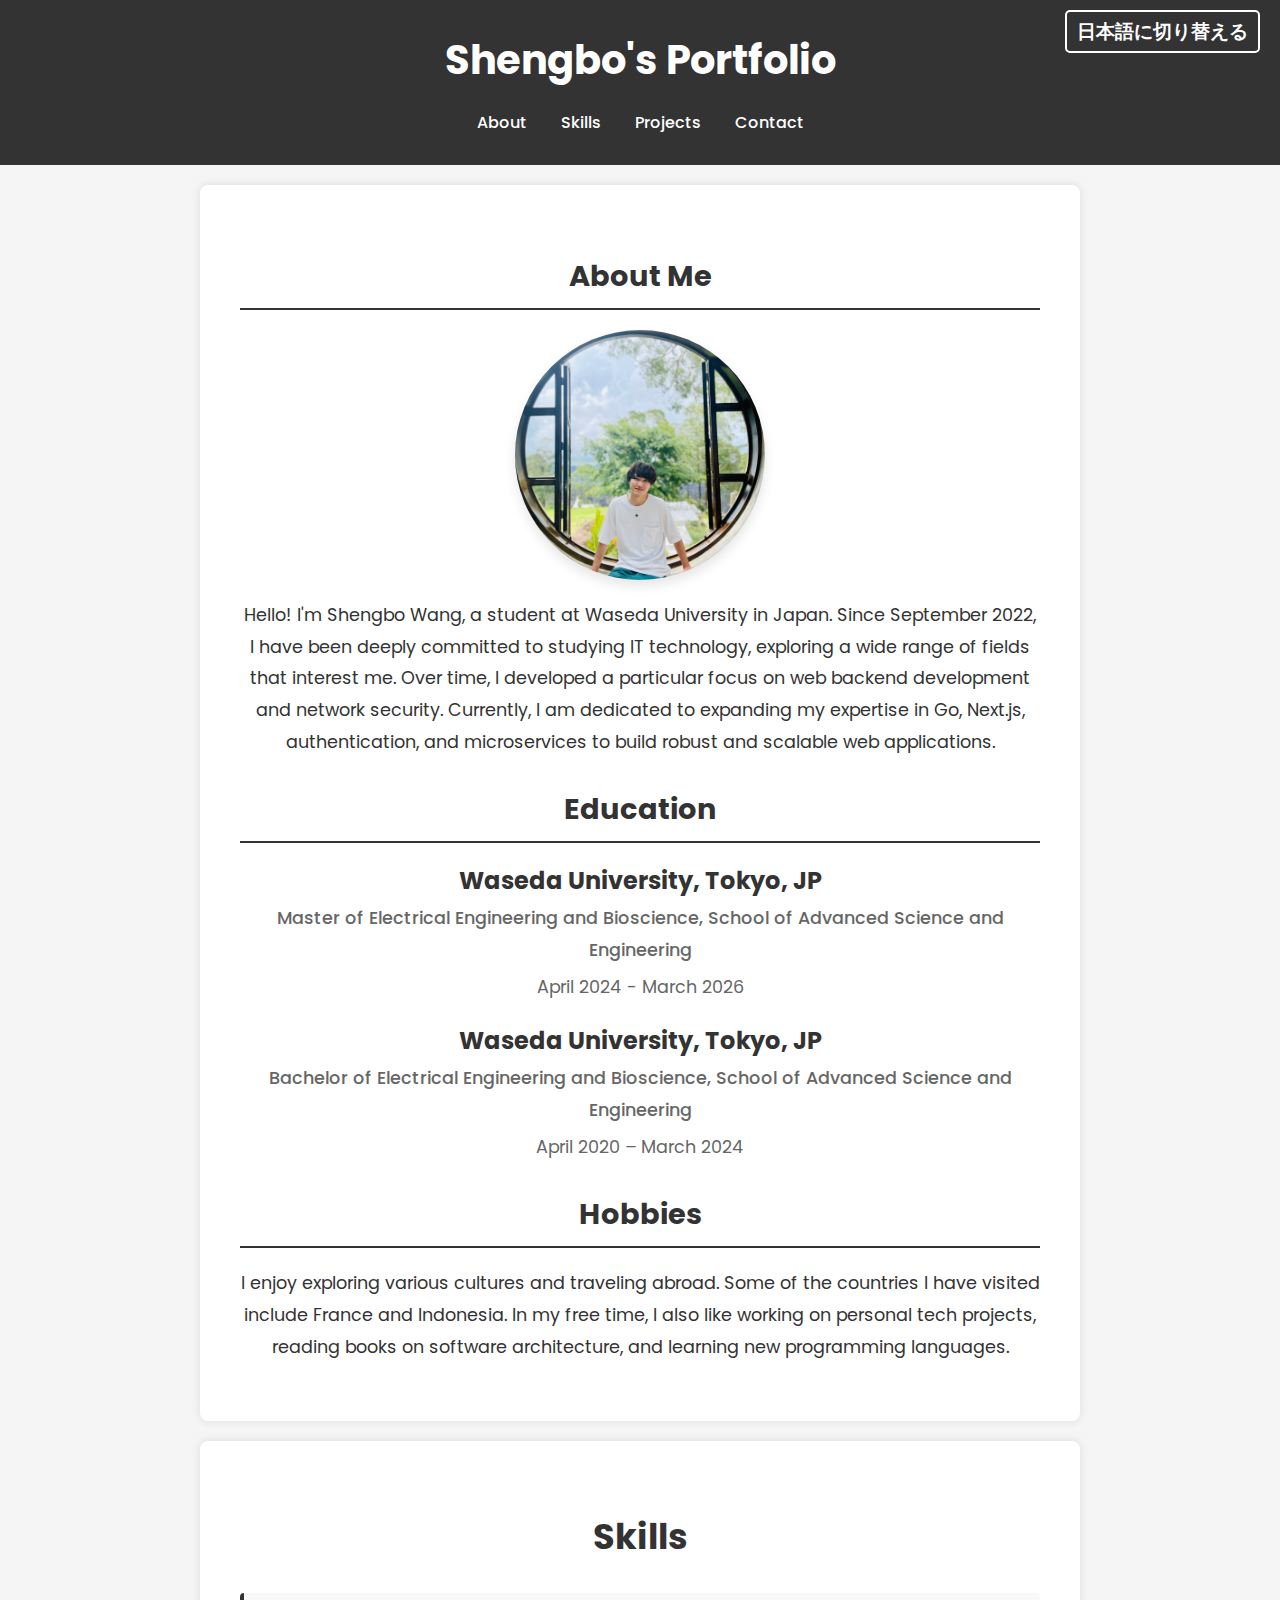
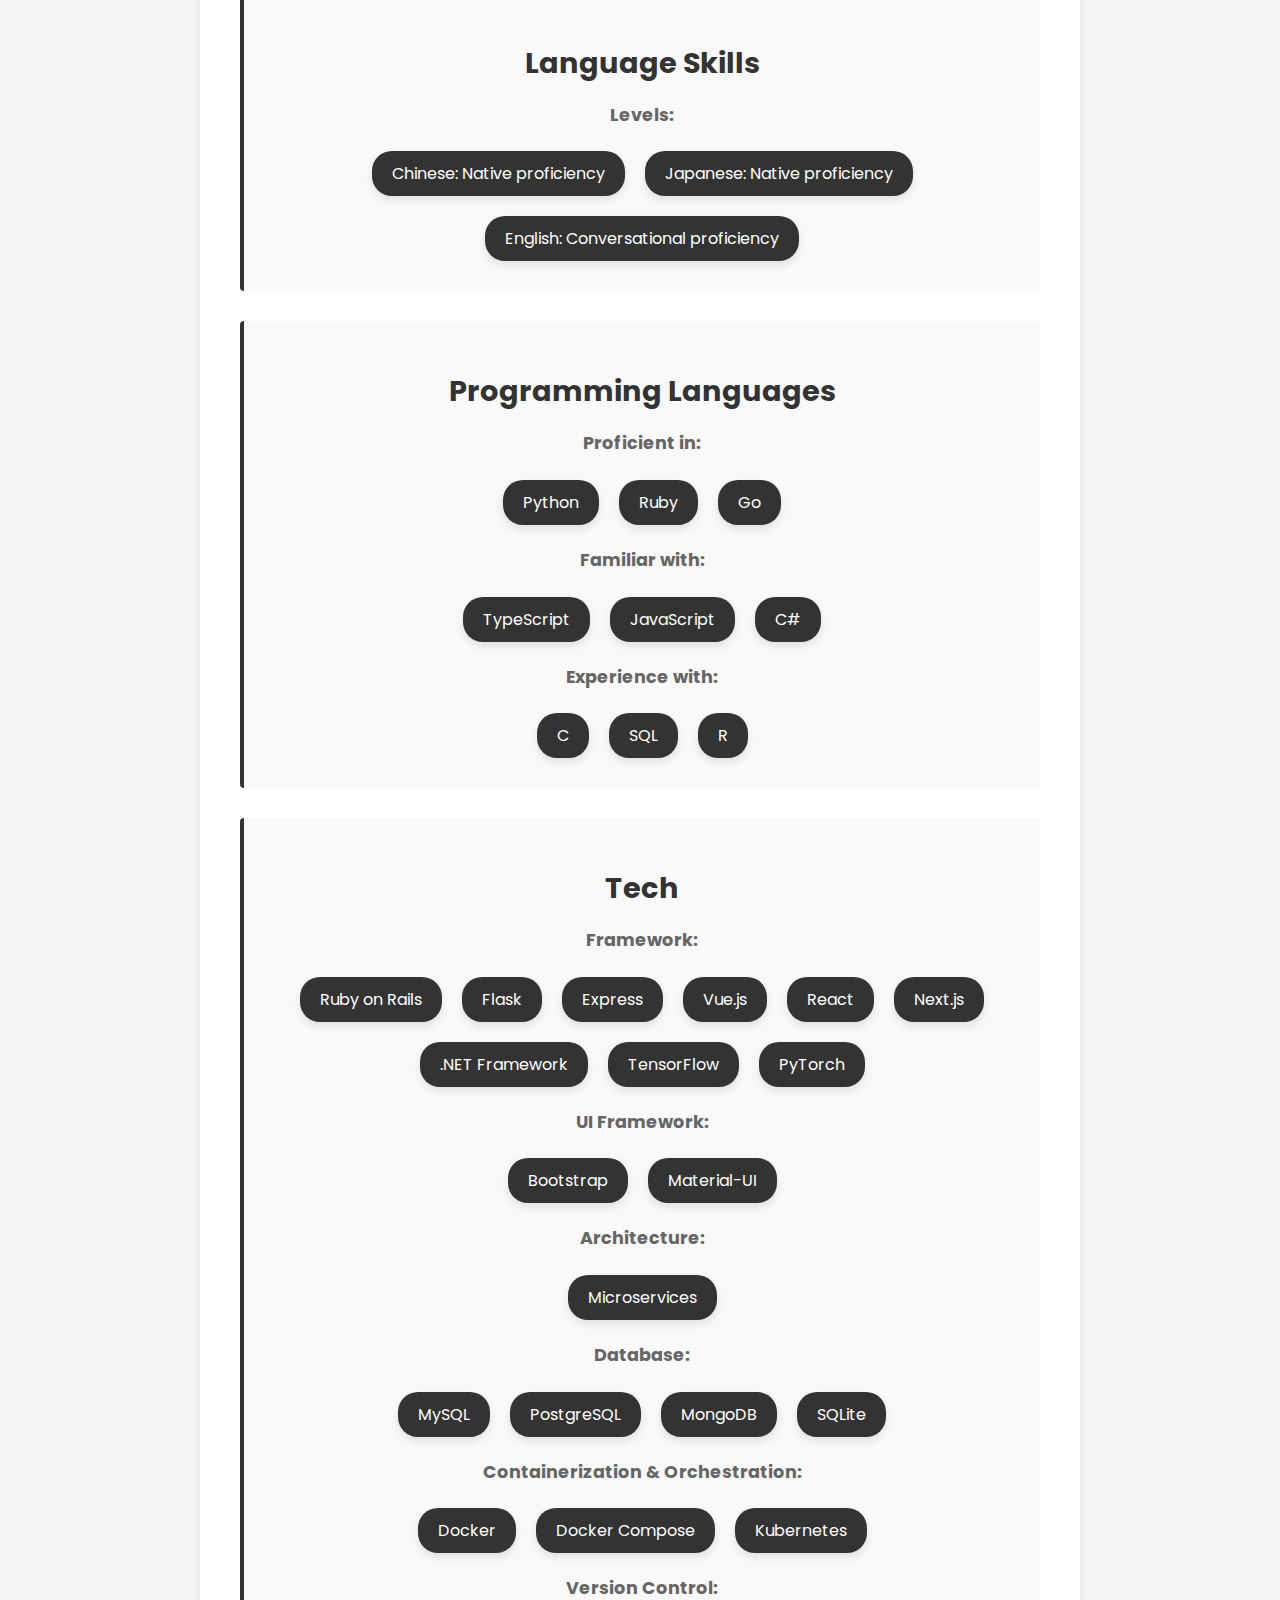
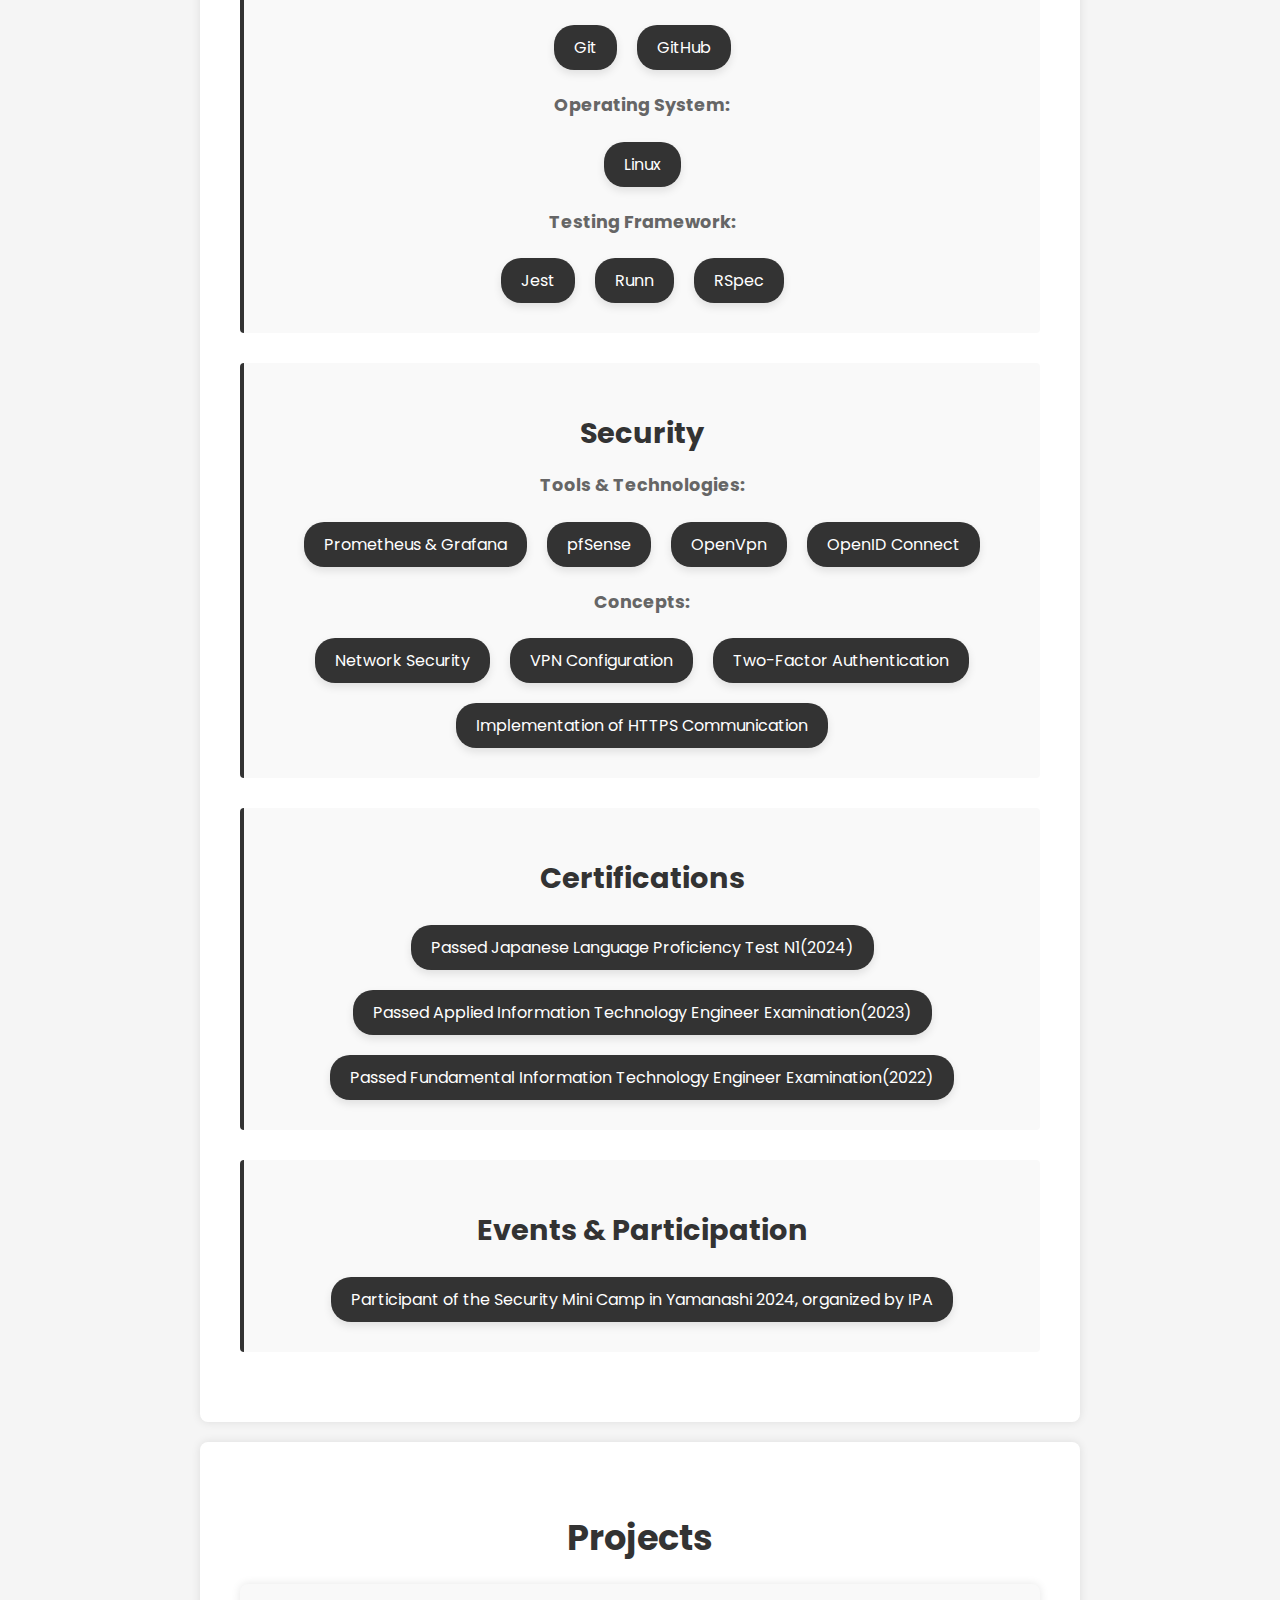
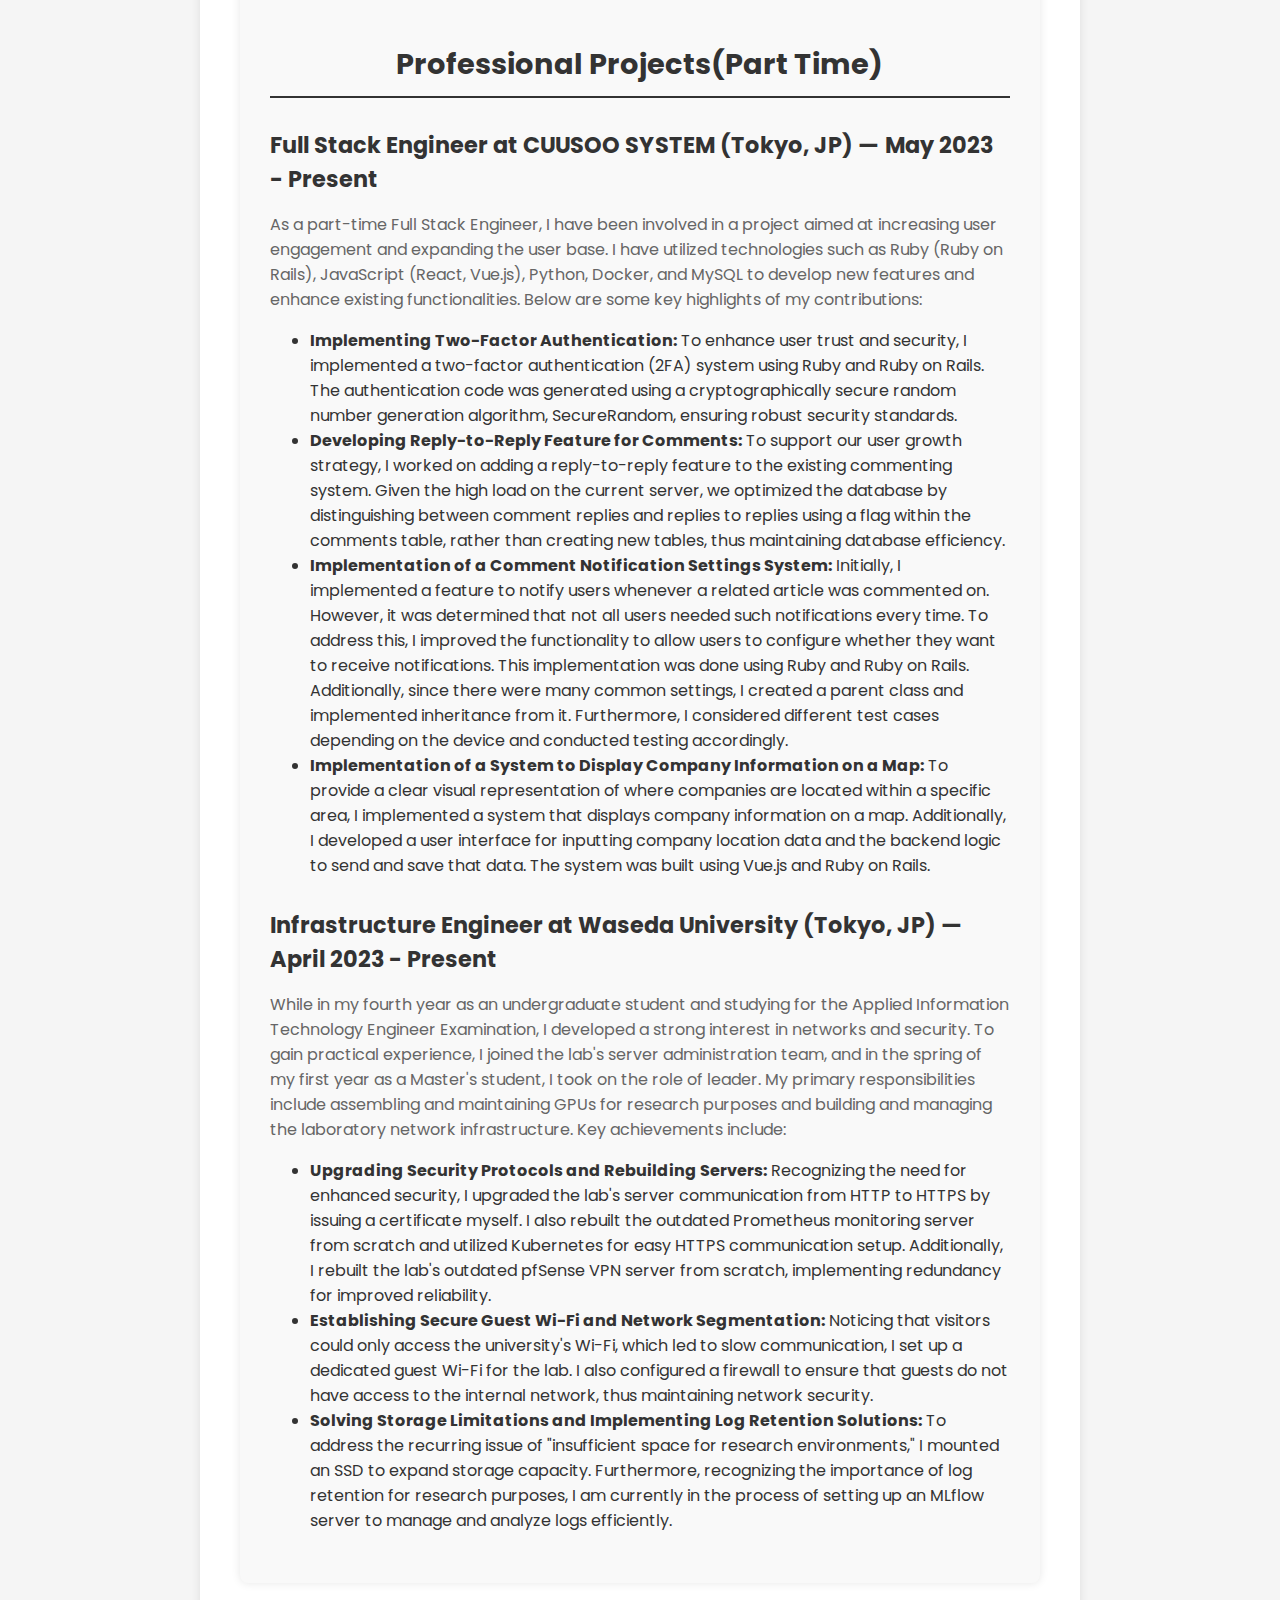
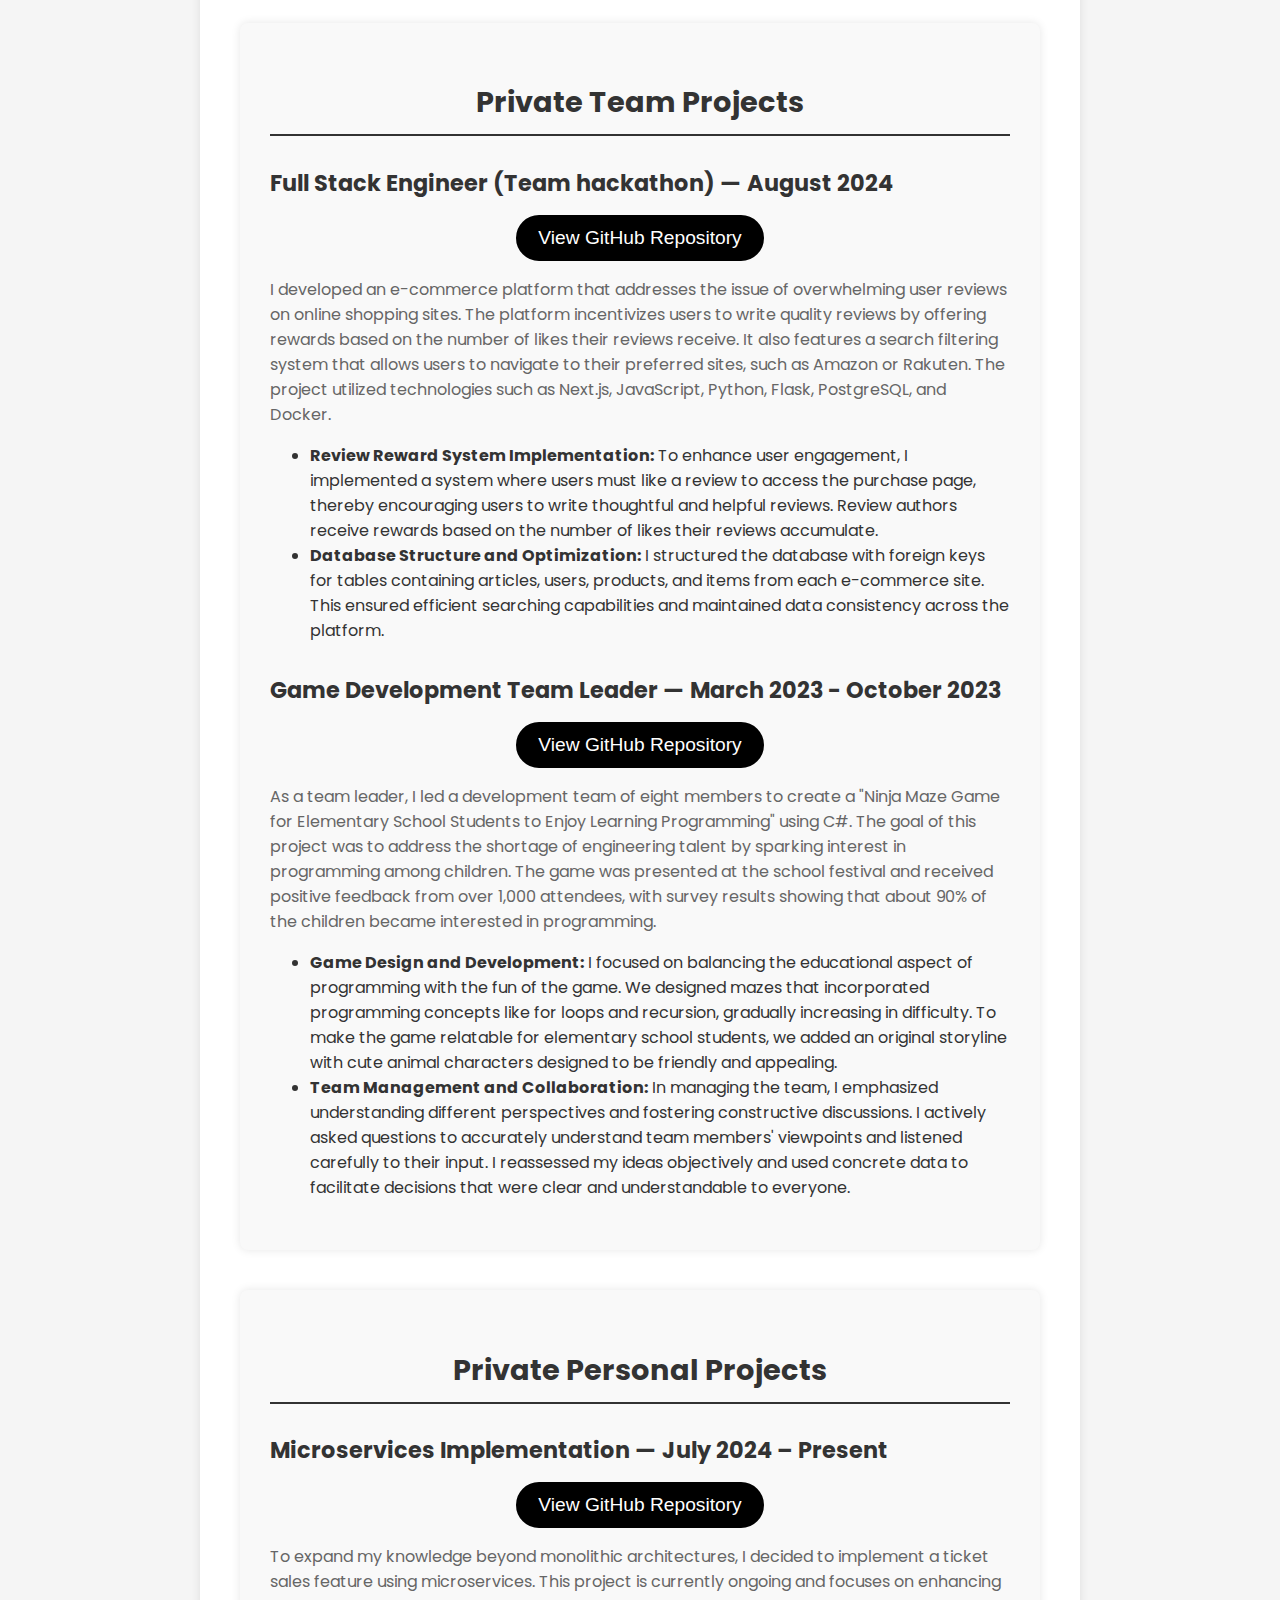
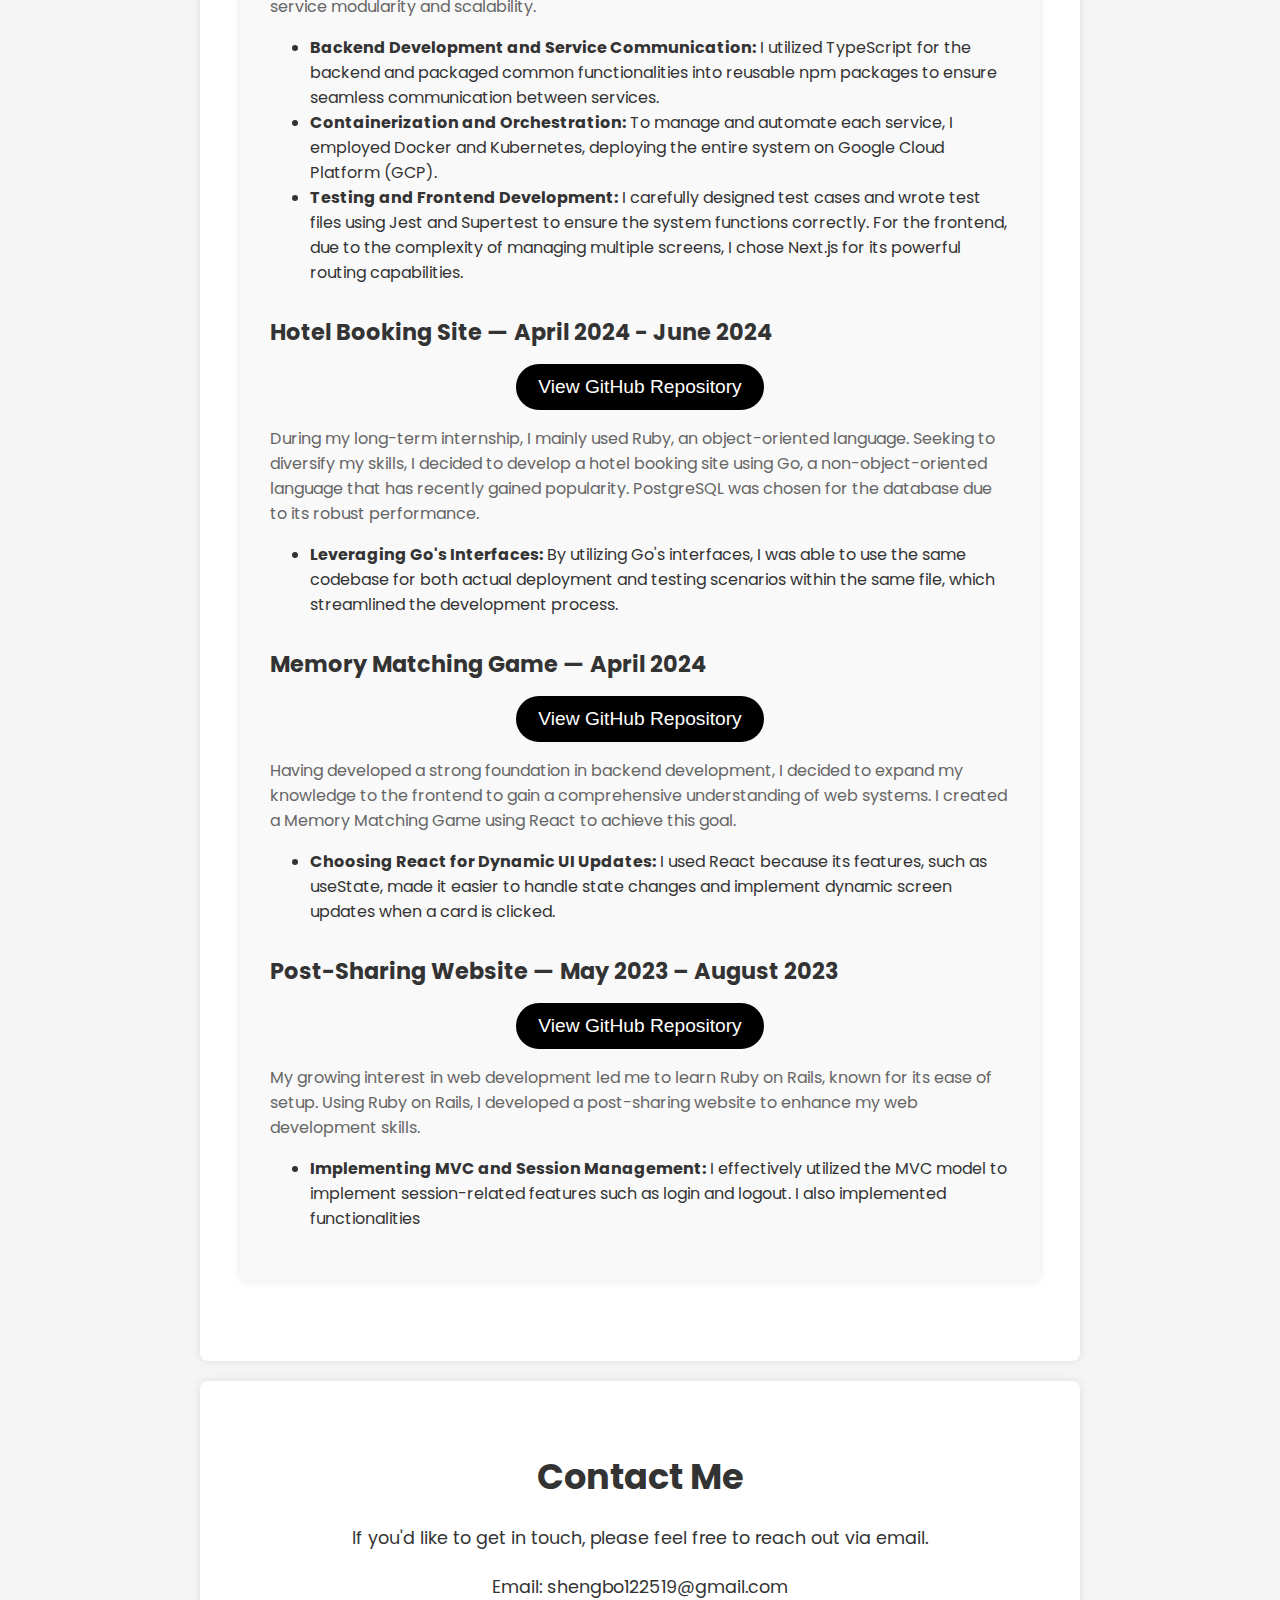
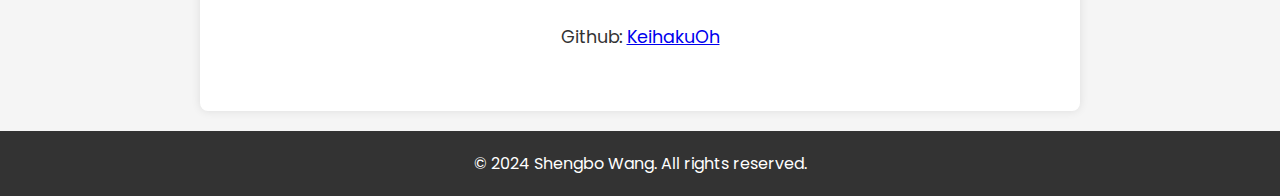
==== index.html @ 6eee1683 "add GitHub Repository" ====
<!DOCTYPE html>
<html lang="en">
<head>
  <meta charset="UTF-8">
  <meta name="viewport" content="width=device-width, initial-scale=1.0">
  <title>Shengbo's Portfolio</title>
  <link href="https://fonts.googleapis.com/css2?family=Poppins:wght@300;400;500;600;700&display=swap" rel="stylesheet">
  <link rel="stylesheet" href="styles.css">
  <style>
    body {
      font-family: 'Poppins', sans-serif;
      margin: 0;
      padding: 0;
      box-sizing: border-box;
      background-color: #f5f5f5;
      color: #333;
    }

    header {
      background-color: #333;
      color: #fff;
      padding: 30px;
      text-align: center;
    }

    header h1 {
      margin: 0;
      font-size: 2.5rem;
    }

    nav {
      text-align: center;
      margin-top: 20px;
    }

    nav a {
      margin: 0 15px;
      text-decoration: none;
      color: #fff;
      font-weight: 500;
    }

    .language-link {
      position: absolute; /* 絶対配置で右上に配置 */
      top: 10px; /* 上端からの位置を設定 */
      right: 20px; /* 右端からの位置を設定 */
      text-decoration: none; /* 下線を削除 */
      font-weight: bold; /* 太字にする */
      color: white; /* 文字色を白に設定 */
      font-size: 1.2em; /* フォントサイズを大きくする */
      border: 2px solid white; /* 白い枠線を追加 */
      padding: 5px 10px; /* リンクにパディングを追加 */
      border-radius: 5px; /* 角を少し丸める */
      background-color: transparent; /* 背景色を透明にする */
    }

    section {
      padding: 60px 0;
      text-align: center;
    }

    section h2 {
      font-size: 2.2rem;
      margin-bottom: 20px;
      color: #333;
    }
    .about h2 {
      font-size: 1.8rem;
      margin-top: 30px;
      color: #333;
      border-bottom: 2px solid #333;
      padding-bottom: 10px;
    }

    .education-item {
      margin-bottom: 20px;
    }

    .education-item h3 {
      margin: 0;
      font-size: 1.5rem;
      color: #333;
    }

    .education-item p {
      margin: 5px 0;
      color: #666;
      font-size: 1.1rem;
    }

    .degree {
      font-size: 1.2rem;
      font-weight: 500;
      margin-bottom: 5px;
      color: #333;
    }

    .dates {
      font-size: 1rem;
      color: #666;
      margin-bottom: 20px;
    }

    h3 {
      font-size: 1.5rem;
      color: #333;
      margin-bottom: 10px;
    }



    .profile-photo {
      width: 250px;  /* 幅を大きく調整 */
      height: 250px; /* 高さを大きく調整 */
      border-radius: 50%;
      object-fit: cover;
      display: block;
      margin: 0 auto 20px;
      box-shadow: 0 6px 12px rgba(0, 0, 0, 0.1); /* 影を少し強調 */
    }

    .about, .skills, .projects, .contact {
      background-color: #fff;
      margin: 20px auto;
      padding: 40px;
      border-radius: 8px;
      max-width: 800px;
      box-shadow: 0 0 10px rgba(0, 0, 0, 0.1);
    }

    .about p, .skills p, .contact p {
      font-size: 1.1rem;
      line-height: 1.8;
    }

    .skills {
      background-color: #fff;
      margin: 20px auto;
      padding: 40px;
      border-radius: 8px;
      max-width: 800px;
      box-shadow: 0 0 10px rgba(0, 0, 0, 0.1);
    }

    .skills h2 {
      text-align: center;
      font-size: 2.2rem;
      margin-bottom: 30px;
      color: #333;
    }

    .skills-category {
      margin-bottom: 30px;
      padding: 20px;
      border-left: 4px solid #333; /* カテゴリを視覚的に分けるための左ボーダー */
      background-color: #f9f9f9; /* カテゴリ背景色 */
      border-radius: 4px;
    }

    .skills-category h3 {
      font-size: 1.8rem;
      color: #333;
      margin-bottom: 15px;
    }

    .skills-category p {
      margin: 10px 0;
      color: #666;
      font-size: 1.1rem;
    }

    .skills-list {
      display: flex;
      justify-content: center;
      flex-wrap: wrap;
      margin-top: 10px; /* スキルリストのトップマージン */
    }

    .skills-list .skill {
      background-color: #333;
      color: #fff;
      margin: 10px;
      padding: 10px 20px;
      border-radius: 20px;
      font-size: 1rem; /* フォントサイズを統一 */
      box-shadow: 0 4px 8px rgba(0, 0, 0, 0.1); /* 影を追加 */
      transition: transform 0.3s ease; /* ホバーエフェクトのためのトランジション */
    }

    .skills-list .skill:hover {
      transform: scale(1.1); /* ホバー時の拡大 */
    }

    .projects .project-item {
      margin: 20px 0;
      text-align: left;
    }

    .projects .project-item h3 {
      color: #333;
      margin-bottom: 10px;
    }

    .projects .project-item p {
      color: #666;
    }

    .project-category {
      background-color: #f9f9f9; /* 背景色を淡い色に */
      padding: 30px;
      margin-bottom: 40px; /* 各カテゴリの間隔を広げる */
      border-radius: 8px; /* 角を丸くする */
      box-shadow: 0 0 10px rgba(0, 0, 0, 0.1); /* 軽い影をつける */
    }

    .project-category h3 {
      font-size: 1.8rem;
      color: #333;
      margin-bottom: 20px;
      border-bottom: 2px solid #333; /* タイトルの下にボーダーを追加 */
      padding-bottom: 10px; /* タイトル下の余白 */
    }

    .project-item {
      margin-bottom: 20px; /* プロジェクト間の余白 */
    }

    .project-item h4 {
      font-size: 1.4rem;
      color: #333;
      margin-bottom: 10px; /* プロジェクト名の下の余白 */
    }

    .project-item p {
      color: #666;
      font-size: 1rem;
    }

    .repository-link {
      margin-top: 15px;
      text-align: center; /* ボタンを中央に配置 */
    }

    .minimal-btn {
      font-size: 1.2em; /* 少し大きめのフォントサイズ */
      padding: 10px 20px; /* ボタンのパディングを調整 */
      background-color: #000; /* ボタンの背景色を黒に */
      color: #fff; /* テキストカラーを白に */
      border: 2px solid #000; /* ボーダーを黒で設定 */
      border-radius: 25px; /* 角を少し丸くする */
      cursor: pointer; /* カーソルをポインターに */
      transition: background-color 0.3s, color 0.3s; /* ホバー時のアニメーション */
    }

    .minimal-btn:hover {
      background-color: #fff; /* ホバー時に背景を白に */
      color: #000; /* ホバー時にテキストを黒に */
    }


    footer {
      background-color: #333;
      color: #fff;
      text-align: center;
      padding: 20px;
      margin-top: 20px;
    }

    footer p {
      margin: 0;
    }
  </style>
</head>
<body>

<header>
  <h1>Shengbo's Portfolio</h1>
  <nav>
    <a href="#about">About</a>
    <a href="#skills">Skills</a>
    <a href="#projects">Projects</a>
    <a href="#contact">Contact</a>
  </nav>
  <a href="index_jp.html" class="language-link">日本語に切り替える</a>
</header>

<section id="about" class="about">
  <h2>About Me</h2>
  <!-- 画像を追加 -->
  <img src="my-photo.jpg" alt="Your Name" class="profile-photo">
  <p>Hello! I'm Shengbo Wang, a student at Waseda University in Japan. Since September 2022, I have been deeply committed to studying IT technology, exploring a wide range of fields that interest me. Over time, I developed a particular focus on web backend development and network security. Currently, I am dedicated to expanding my expertise in Go, Next.js, authentication, and microservices to build robust and scalable web applications.</p>

  <!-- Education Section within About Me -->
  <h2>Education</h2>
  <div class="education-item">
    <h3>Waseda University, Tokyo, JP</h3>
    <p class="degree">Master of Electrical Engineering and Bioscience, School of Advanced Science and Engineering</p>
    <p class="dates">April 2024 - March 2026</p>    
  </div>
  <div class="education-item">
    <h3>Waseda University, Tokyo, JP</h3>
    <p class="degree">Bachelor of Electrical Engineering and Bioscience, School of Advanced Science and Engineering</p>
    <p class="dates">April 2020 – March 2024</p>   
  </div>

  <!-- Hobbies Section within About Me -->
  <h2>Hobbies</h2>
  <p>I enjoy exploring various cultures and traveling abroad. Some of the countries I have visited include France and Indonesia. In my free time, I also like working on personal tech projects, reading books on software architecture, and learning new programming languages.</p>
</section>


<section id="skills" class="skills">
  <h2>Skills</h2>

  <div class="skills-category">
    <h3>Language Skills</h3>
    <p><strong>Levels:</strong></p>
    <div class="skills-list">
      <div class="skill">Chinese: Native proficiency</div>
      <div class="skill">Japanese: Native proficiency</div>
      <div class="skill">English: Conversational proficiency</div>
    </div>
  </div>
  
  <!-- Programming Languages -->
  <div class="skills-category">
    <h3>Programming Languages</h3>
    <p><strong>Proficient in:</strong></p>
    <div class="skills-list">
      <div class="skill">Python</div>
      <div class="skill">Ruby</div>
      <div class="skill">Go</div>
    </div>
    <p><strong>Familiar with:</strong></p>
    <div class="skills-list">
      <div class="skill">TypeScript</div>
      <div class="skill">JavaScript</div>
      <div class="skill">C#</div>
    </div>
    <p><strong>Experience with:</strong></p>
    <div class="skills-list">
      <div class="skill">C</div>
      <div class="skill">SQL</div>
      <div class="skill">R</div>
    </div>
  </div>
  
  <!-- Tech -->
  <div class="skills-category">
    <h3>Tech</h3>
    <p><strong>Framework:</strong></p>
    <div class="skills-list">
      <div class="skill">Ruby on Rails</div>
      <div class="skill">Flask</div>
      <div class="skill">Express</div>
      <div class="skill">Vue.js</div>
      <div class="skill">React</div>
      <div class="skill">Next.js</div>
      <div class="skill">.NET Framework</div>
      <div class="skill">TensorFlow</div>
      <div class="skill">PyTorch</div>
    </div>
    <p><strong>UI Framework:</strong></p>
    <div class="skills-list">
      <div class="skill">Bootstrap</div>
      <div class="skill">Material-UI</div>
    </div>
    <p><strong>Architecture:</strong></p>
    <div class="skills-list">
      <div class="skill">Microservices</div>
    </div>
    <p><strong>Database:</strong></p>
    <div class="skills-list">
      <div class="skill">MySQL</div>
      <div class="skill">PostgreSQL</div>
      <div class="skill">MongoDB</div>
      <div class="skill">SQLite</div>
    </div>
    <p><strong>Containerization & Orchestration:</strong></p>
    <div class="skills-list">
      <div class="skill">Docker</div>
      <div class="skill">Docker Compose</div>
      <div class="skill">Kubernetes</div>
    </div>
    <p><strong>Version Control:</strong></p>
    <div class="skills-list">
      <div class="skill">Git</div>
      <div class="skill">GitHub</div>
    </div>
    <p><strong>Operating System:</strong></p>
    <div class="skills-list">
      <div class="skill">Linux</div>
    </div>
    <p><strong>Testing Framework:</strong></p>
    <div class="skills-list">
      <div class="skill">Jest</div>
      <div class="skill">Runn</div>
      <div class="skill">RSpec</div>
    </div>
  </div>

  <!-- Security -->
  <div class="skills-category">
    <h3>Security</h3>
    
    <!-- Tools & Technologies -->
    <p><strong>Tools & Technologies:</strong></p>
    <div class="skills-list">
      <div class="skill">Prometheus & Grafana</div>
      <div class="skill">pfSense</div>
      <div class="skill">OpenVpn</div>
      <div class="skill">OpenID Connect</div>
    </div>
    
    <!-- Concepts -->
    <p><strong>Concepts:</strong></p>
    <div class="skills-list">
      <div class="skill">Network Security</div>
      <div class="skill">VPN Configuration</div>
      <div class="skill">Two-Factor Authentication</div>
      <div class="skill">Implementation of HTTPS Communication</div>
    </div>
  </div>

  <!-- Certifications -->
  <div class="skills-category">
    <h3>Certifications</h3>
    <div class="skills-list">
      <div class="skill">Passed Japanese Language Proficiency Test N1(2024)</div>
      <div class="skill">Passed Applied Information Technology Engineer Examination(2023)</div>
      <div class="skill">Passed Fundamental Information Technology Engineer Examination(2022)</div>
    </div>
  </div>

  <div class="skills-category">
    <h3>Events & Participation</h3>
    <div class="skills-list">
      <div class="skill">Participant of the Security Mini Camp in Yamanashi 2024, organized by IPA</div>
    </div>
  </div>

</section>

<section id="projects" class="projects">
  <h2>Projects</h2>
  <!-- Professional Projects -->
  <div class="project-category">
    <h3>Professional Projects(Part Time)</h3>
    
    <div class="project-item">
      <h4>Full Stack Engineer at CUUSOO SYSTEM (Tokyo, JP) — May 2023 - Present</h4>
      <p>
        As a part-time Full Stack Engineer, I have been involved in a project aimed at increasing user engagement and expanding the user base. I have utilized technologies such as Ruby (Ruby on Rails), JavaScript (React, Vue.js), Python, Docker, and MySQL to develop new features and enhance existing functionalities. Below are some key highlights of my contributions:
      </p>
      <ul>
        <li>
          <strong>Implementing Two-Factor Authentication:</strong> To enhance user trust and security, I implemented a two-factor authentication (2FA) system using Ruby and Ruby on Rails. The authentication code was generated using a cryptographically secure random number generation algorithm, SecureRandom, ensuring robust security standards.
        </li>
        <li>
          <strong>Developing Reply-to-Reply Feature for Comments:</strong> To support our user growth strategy, I worked on adding a reply-to-reply feature to the existing commenting system. Given the high load on the current server, we optimized the database by distinguishing between comment replies and replies to replies using a flag within the comments table, rather than creating new tables, thus maintaining database efficiency.
        </li>
        <li>
          <strong>Implementation of a Comment Notification Settings System:</strong> Initially, I implemented a feature to notify users whenever a related article was commented on. However, it was determined that not all users needed such notifications every time. To address this, I improved the functionality to allow users to configure whether they want to receive notifications. This implementation was done using Ruby and Ruby on Rails. Additionally, since there were many common settings, I created a parent class and implemented inheritance from it. Furthermore, I considered different test cases depending on the device and conducted testing accordingly.
        </li>
        <li>
          <strong>Implementation of a System to Display Company Information on a Map:</strong> To provide a clear visual representation of where companies are located within a specific area, I implemented a system that displays company information on a map. Additionally, I developed a user interface for inputting company location data and the backend logic to send and save that data. The system was built using Vue.js and Ruby on Rails.
        </li>
      </ul>
    </div>
    
    <div class="project-item">
      <h4>Infrastructure Engineer at Waseda University (Tokyo, JP) — April 2023 - Present</h4>
      <p>
        While in my fourth year as an undergraduate student and studying for the Applied Information Technology Engineer Examination, I developed a strong interest in networks and security. To gain practical experience, I joined the lab's server administration team, and in the spring of my first year as a Master's student, I took on the role of leader. My primary responsibilities include assembling and maintaining GPUs for research purposes and building and managing the laboratory network infrastructure. Key achievements include:
      </p>
      <ul>
        <li>
          <strong>Upgrading Security Protocols and Rebuilding Servers:</strong> Recognizing the need for enhanced security, I upgraded the lab's server communication from HTTP to HTTPS by issuing a certificate myself. I also rebuilt the outdated Prometheus monitoring server from scratch and utilized Kubernetes for easy HTTPS communication setup. Additionally, I rebuilt the lab's outdated pfSense VPN server from scratch, implementing redundancy for improved reliability.
        </li>
        <li>
          <strong>Establishing Secure Guest Wi-Fi and Network Segmentation:</strong> Noticing that visitors could only access the university's Wi-Fi, which led to slow communication, I set up a dedicated guest Wi-Fi for the lab. I also configured a firewall to ensure that guests do not have access to the internal network, thus maintaining network security.
        </li>
        <li>
          <strong>Solving Storage Limitations and Implementing Log Retention Solutions:</strong> To address the recurring issue of "insufficient space for research environments," I mounted an SSD to expand storage capacity. Furthermore, recognizing the importance of log retention for research purposes, I am currently in the process of setting up an MLflow server to manage and analyze logs efficiently.
        </li>
      </ul>
    </div>
    
  </div>
  
  <!-- Private Projects -->
  <div class="project-category">
    <h3>Private Team Projects</h3>
    <div class="project-item">
      <h4>Full Stack Engineer (Team hackathon) — August 2024</h4>
      <div class="repository-link">
        <a href="https://github.com/KeihakuOh/EC-sister" target="_blank" class="styled-link">
          <button class="minimal-btn">
            <i class="fab fa-github"></i> View GitHub Repository
          </button>
        </a>
      </div>
      <p>
        I developed an e-commerce platform that addresses the issue of overwhelming user reviews on online shopping sites. The platform incentivizes users to write quality reviews by offering rewards based on the number of likes their reviews receive. It also features a search filtering system that allows users to navigate to their preferred sites, such as Amazon or Rakuten. The project utilized technologies such as Next.js, JavaScript, Python, Flask, PostgreSQL, and Docker.
      </p>
      <ul>
        <li>
          <strong>Review Reward System Implementation:</strong> To enhance user engagement, I implemented a system where users must like a review to access the purchase page, thereby encouraging users to write thoughtful and helpful reviews. Review authors receive rewards based on the number of likes their reviews accumulate.
        </li>
        <li>
          <strong>Database Structure and Optimization:</strong> I structured the database with foreign keys for tables containing articles, users, products, and items from each e-commerce site. This ensured efficient searching capabilities and maintained data consistency across the platform.
        </li>
      </ul>
    </div>
    
    <div class="project-item">
      <h4>Game Development Team Leader — March 2023 - October 2023</h4>
      <div class="repository-link">
        <a href="https://github.com/KeihakuOh/WaseNinja" target="_blank" class="styled-link">
          <button class="minimal-btn">
            <i class="fab fa-github"></i> View GitHub Repository
          </button>
        </a>
      </div>
      <p>
        As a team leader, I led a development team of eight members to create a "Ninja Maze Game for Elementary School Students to Enjoy Learning Programming" using C#. The goal of this project was to address the shortage of engineering talent by sparking interest in programming among children. The game was presented at the school festival and received positive feedback from over 1,000 attendees, with survey results showing that about 90% of the children became interested in programming.
      </p>
      <ul>
        <li>
          <strong>Game Design and Development:</strong> I focused on balancing the educational aspect of programming with the fun of the game. We designed mazes that incorporated programming concepts like for loops and recursion, gradually increasing in difficulty. To make the game relatable for elementary school students, we added an original storyline with cute animal characters designed to be friendly and appealing.
        </li>
        <li>
          <strong>Team Management and Collaboration:</strong> In managing the team, I emphasized understanding different perspectives and fostering constructive discussions. I actively asked questions to accurately understand team members' viewpoints and listened carefully to their input. I reassessed my ideas objectively and used concrete data to facilitate decisions that were clear and understandable to everyone.
        </li>
      </ul>
    </div>
  </div>
  
  <div class="project-category">
    <h3>Private Personal Projects</h3>
    <div class="project-item">
      <h4>Microservices Implementation — July 2024 – Present</h4>
      <div class="repository-link">
        <a href="https://github.com/KeihakuOh/Multi-Service-Apps" target="_blank" class="styled-link">
          <button class="minimal-btn">
            <i class="fab fa-github"></i> View GitHub Repository
          </button>
        </a>
      </div>
      <p>
        To expand my knowledge beyond monolithic architectures, I decided to implement a ticket sales feature using microservices. This project is currently ongoing and focuses on enhancing service modularity and scalability.
      </p>
      <ul>
        <li>
          <strong>Backend Development and Service Communication:</strong> I utilized TypeScript for the backend and packaged common functionalities into reusable npm packages to ensure seamless communication between services.
        </li>
        <li>
          <strong>Containerization and Orchestration:</strong> To manage and automate each service, I employed Docker and Kubernetes, deploying the entire system on Google Cloud Platform (GCP).
        </li>
        <li>
          <strong>Testing and Frontend Development:</strong> I carefully designed test cases and wrote test files using Jest and Supertest to ensure the system functions correctly. For the frontend, due to the complexity of managing multiple screens, I chose Next.js for its powerful routing capabilities.
        </li>
      </ul>
    </div>
    
    <div class="project-item">
      <h4>Hotel Booking Site — April 2024 - June 2024</h4>
      <div class="repository-link">
        <a href="https://github.com/KeihakuOh/Go-learning" target="_blank" class="styled-link">
          <button class="minimal-btn">
            <i class="fab fa-github"></i> View GitHub Repository
          </button>
        </a>
      </div>
      <p>
        During my long-term internship, I mainly used Ruby, an object-oriented language. Seeking to diversify my skills, I decided to develop a hotel booking site using Go, a non-object-oriented language that has recently gained popularity. PostgreSQL was chosen for the database due to its robust performance.
      </p>
      <ul>
        <li>
          <strong>Leveraging Go's Interfaces:</strong> By utilizing Go's interfaces, I was able to use the same codebase for both actual deployment and testing scenarios within the same file, which streamlined the development process.
        </li>
      </ul>
    </div>
    
    <div class="project-item">
      <h4>Memory Matching Game — April 2024</h4>
      <div class="repository-link">
        <a href="https://github.com/KeihakuOh/memory_game" target="_blank" class="styled-link">
          <button class="minimal-btn">
            <i class="fab fa-github"></i> View GitHub Repository
          </button>
        </a>
      </div>
      <p>
        Having developed a strong foundation in backend development, I decided to expand my knowledge to the frontend to gain a comprehensive understanding of web systems. I created a Memory Matching Game using React to achieve this goal.
      </p>
      <ul>
        <li>
          <strong>Choosing React for Dynamic UI Updates:</strong> I used React because its features, such as useState, made it easier to handle state changes and implement dynamic screen updates when a card is clicked.
        </li>
      </ul>
    </div>
    
    <div class="project-item">
      <h4>Post-Sharing Website — May 2023 – August 2023</h4>
      <div class="repository-link">
        <a href="https://github.com/KeihakuOh/Rails-lesson" target="_blank" class="styled-link">
          <button class="minimal-btn">
            <i class="fab fa-github"></i> View GitHub Repository
          </button>
        </a>
      </div>
      <p>
        My growing interest in web development led me to learn Ruby on Rails, known for its ease of setup. Using Ruby on Rails, I developed a post-sharing website to enhance my web development skills.
      </p>
      <ul>
        <li>
          <strong>Implementing MVC and Session Management:</strong> I effectively utilized the MVC model to implement session-related features such as login and logout. I also implemented functionalities
        </li>
      </ul>
    </div>
  </div>
</section>


<section id="contact" class="contact">
  <h2>Contact Me</h2>
  <p>If you'd like to get in touch, please feel free to reach out via email.</p>
  <p>Email: shengbo122519@gmail.com</p>
  <p>Github: <a href="https://github.com/KeihakuOh" target="_blank">KeihakuOh</a></p>
</section>

<footer>
  <p>&copy; 2024 Shengbo Wang. All rights reserved.</p>
</footer>

</body>
</html>
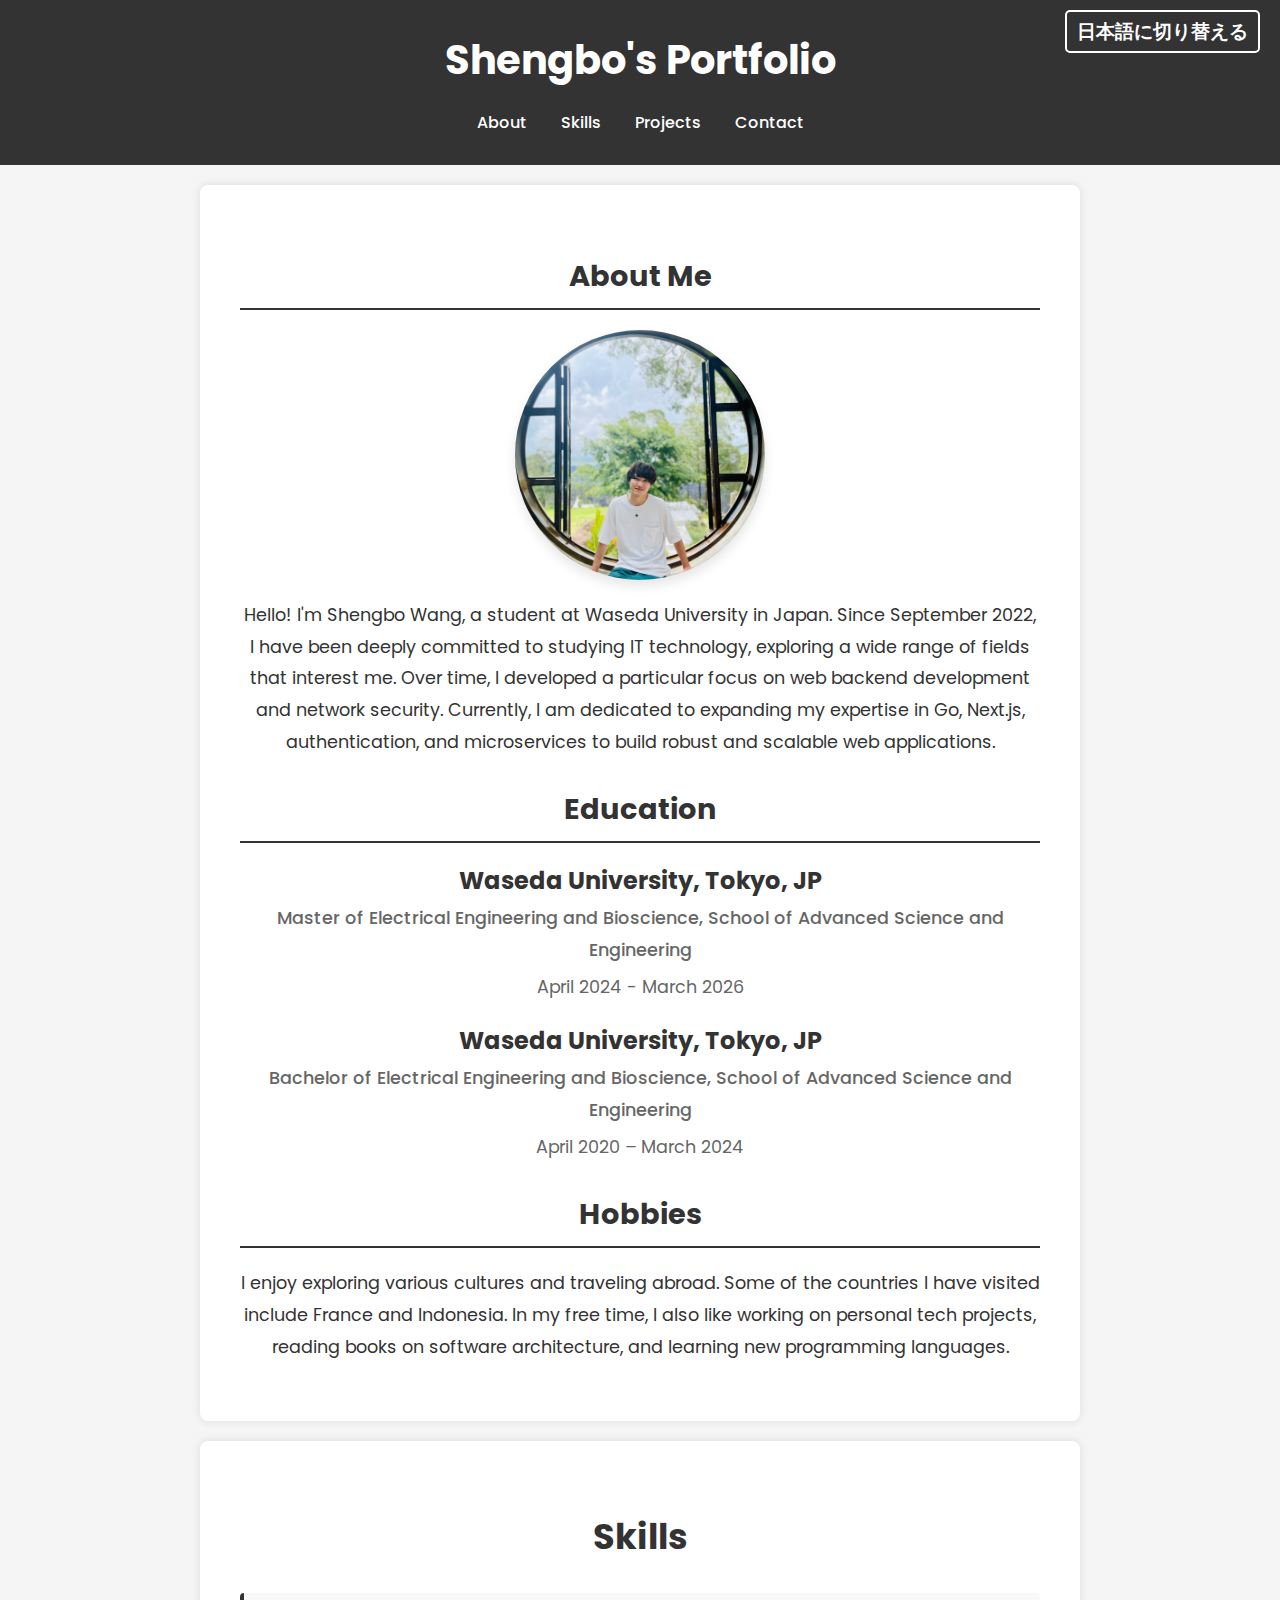
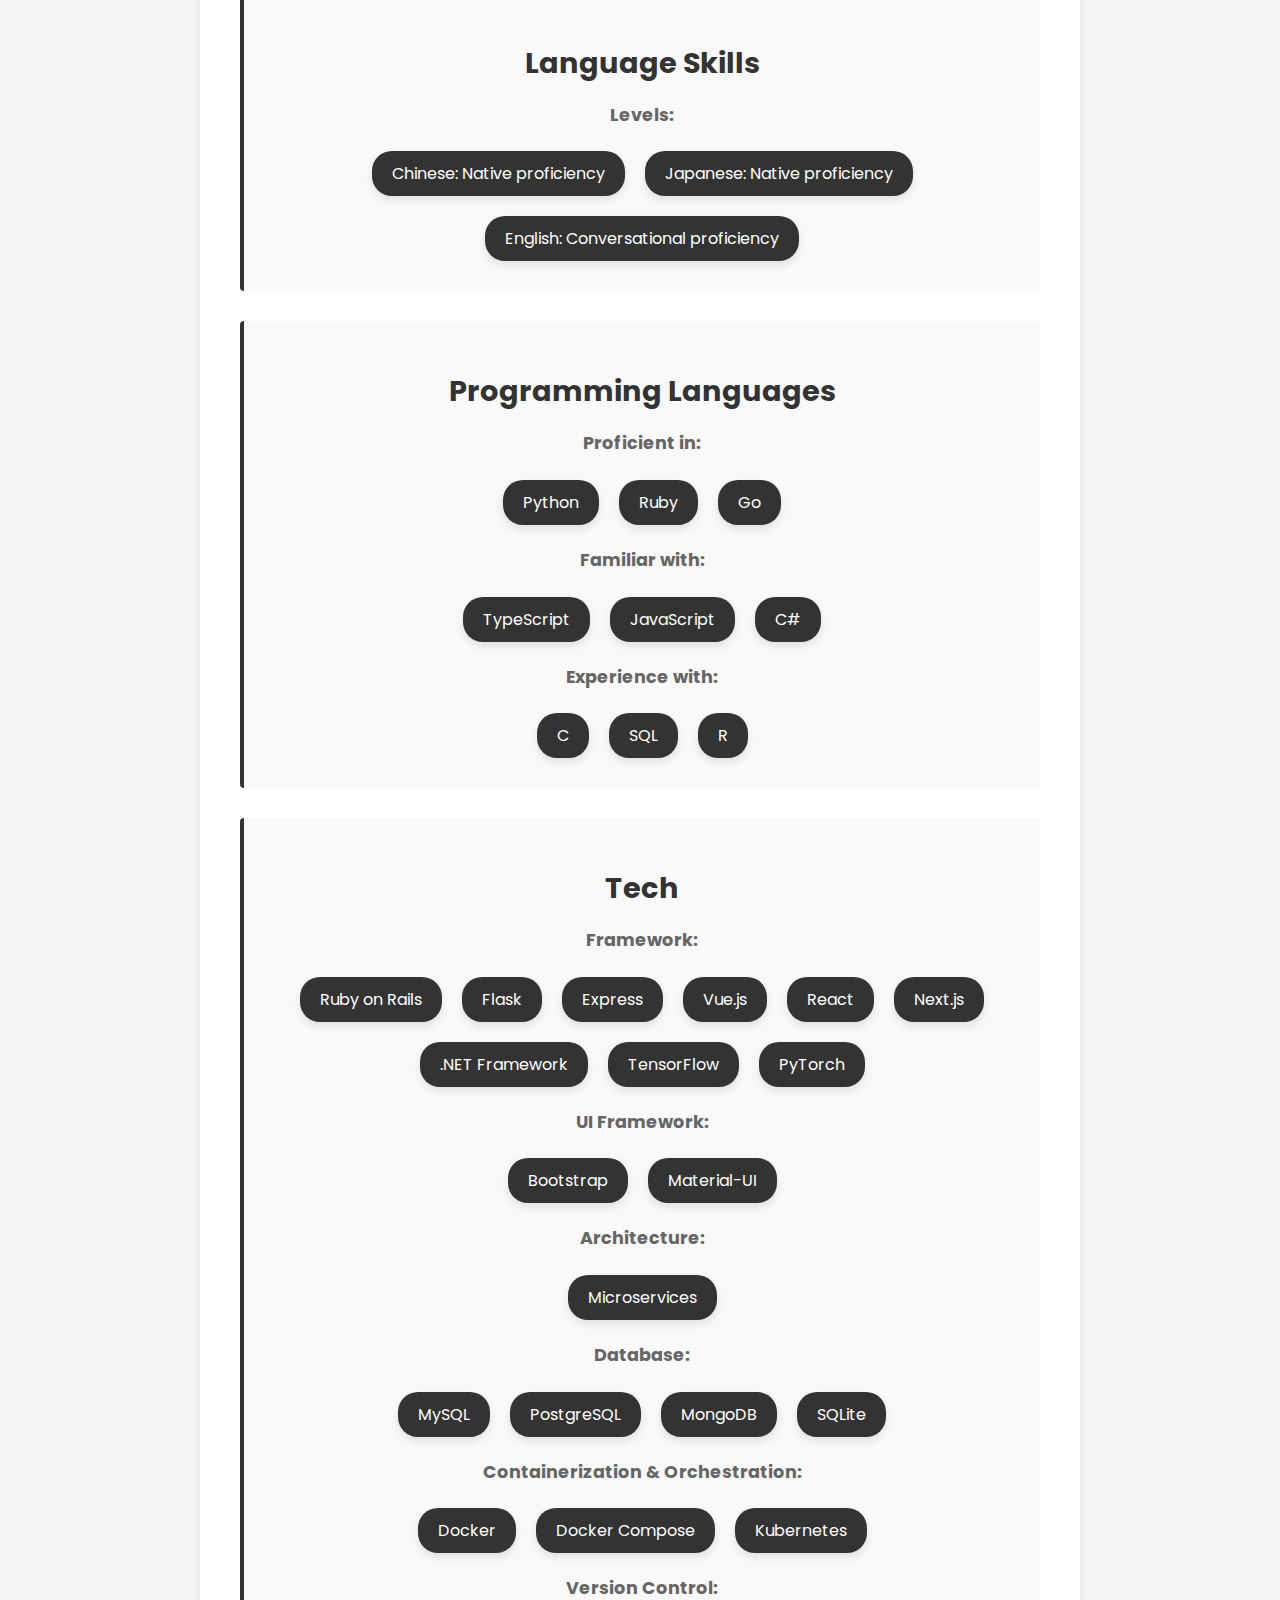
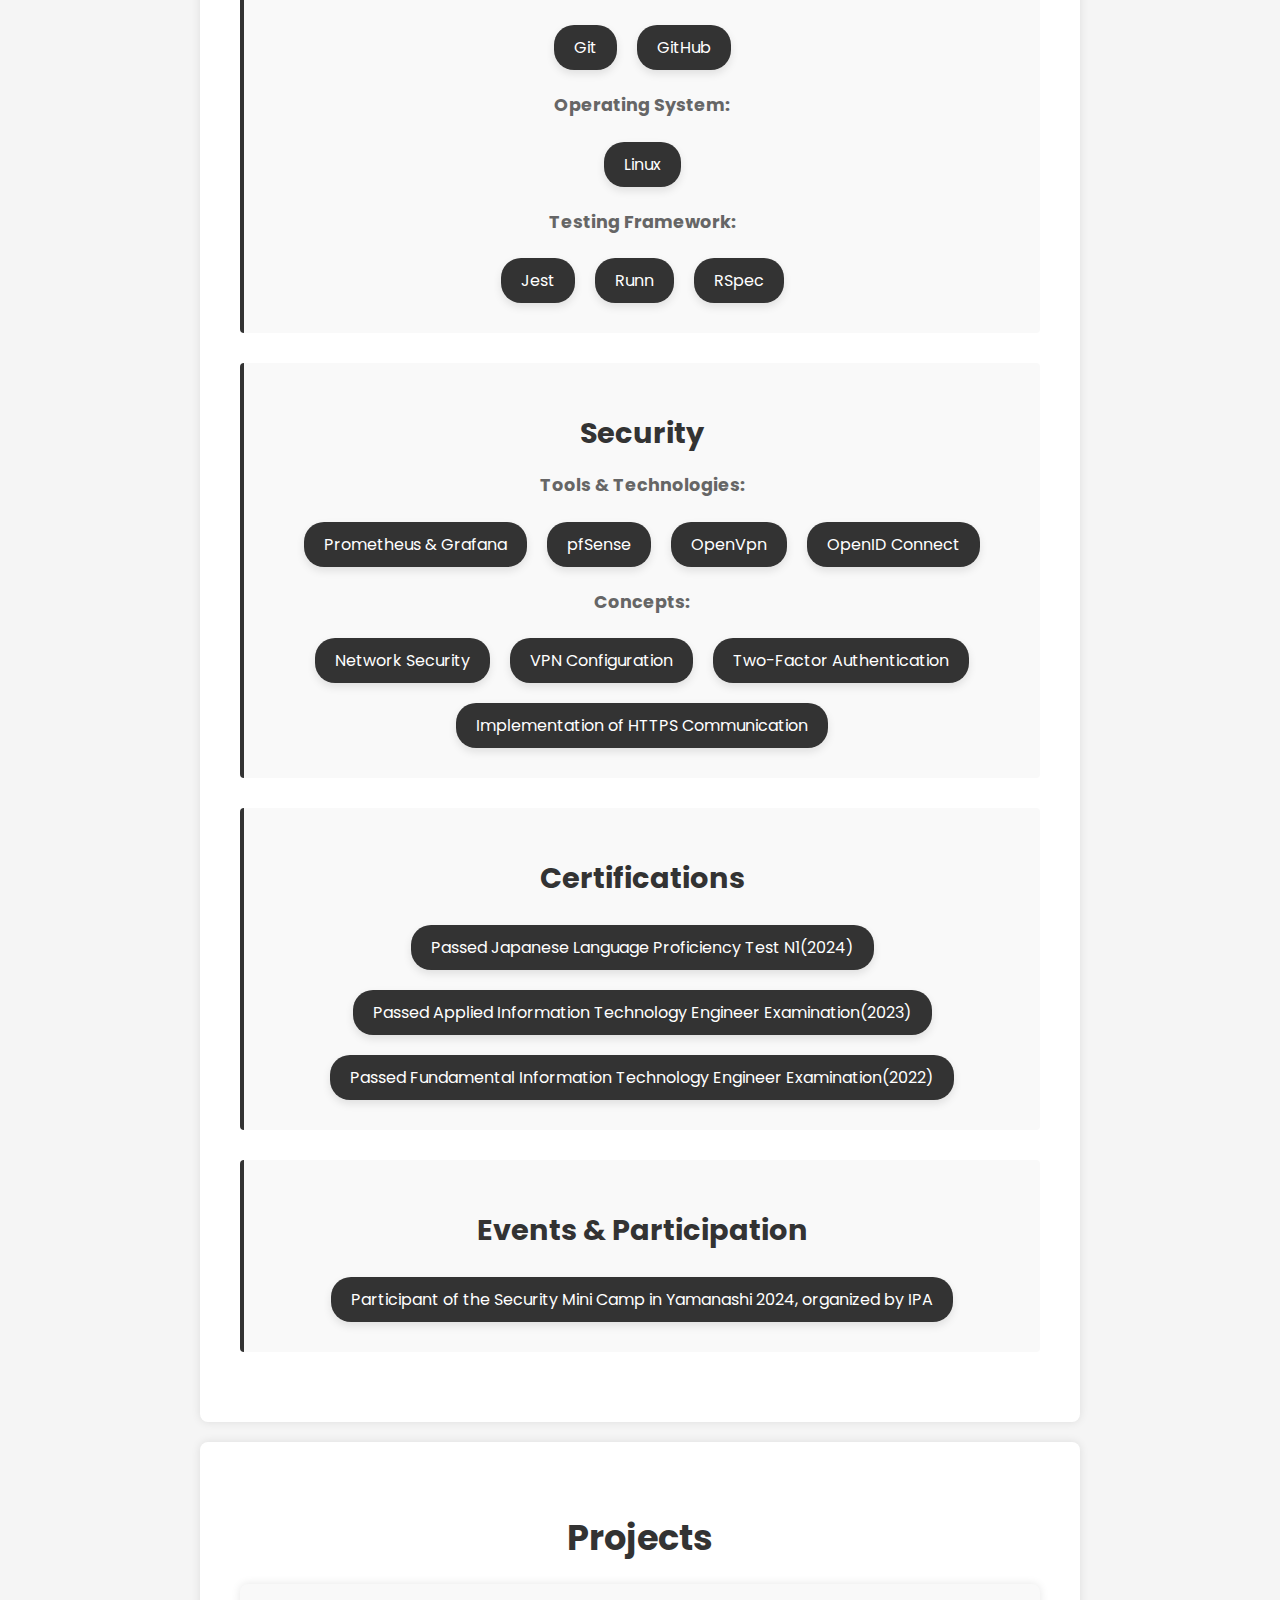
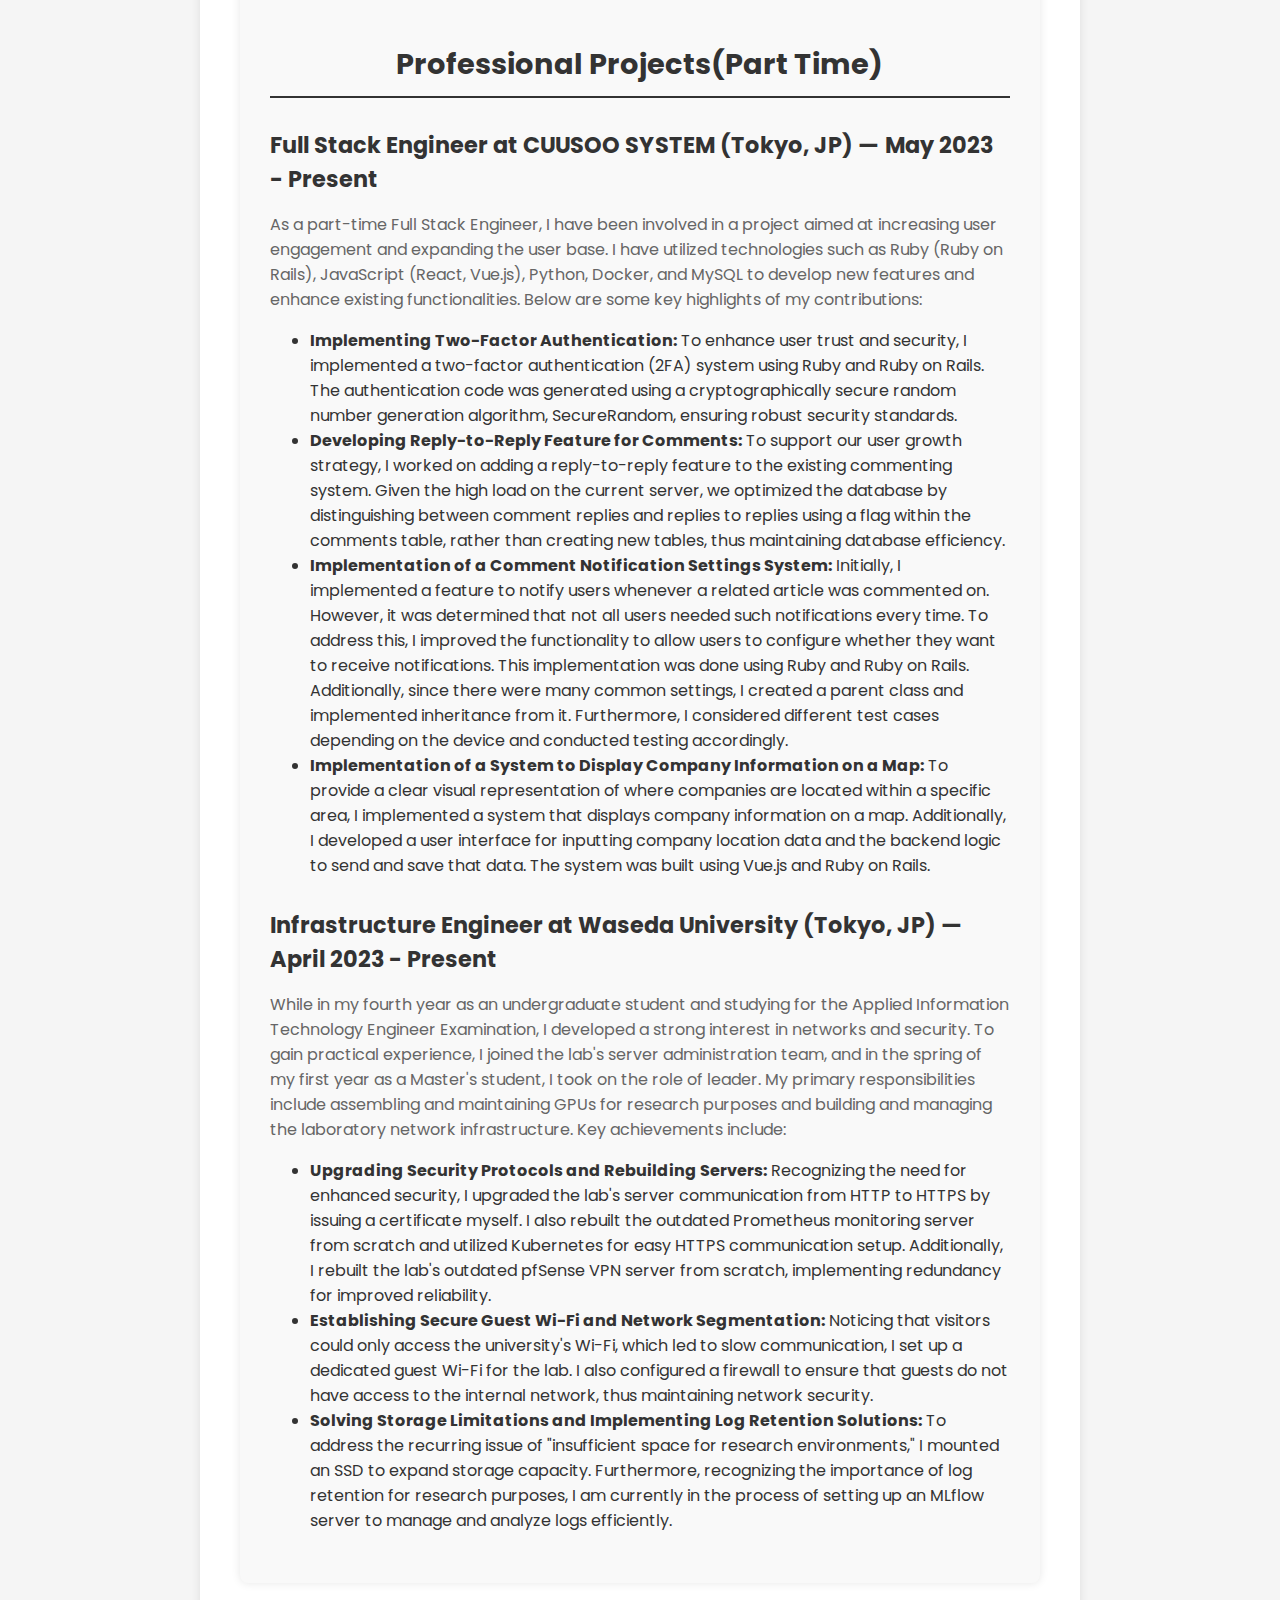
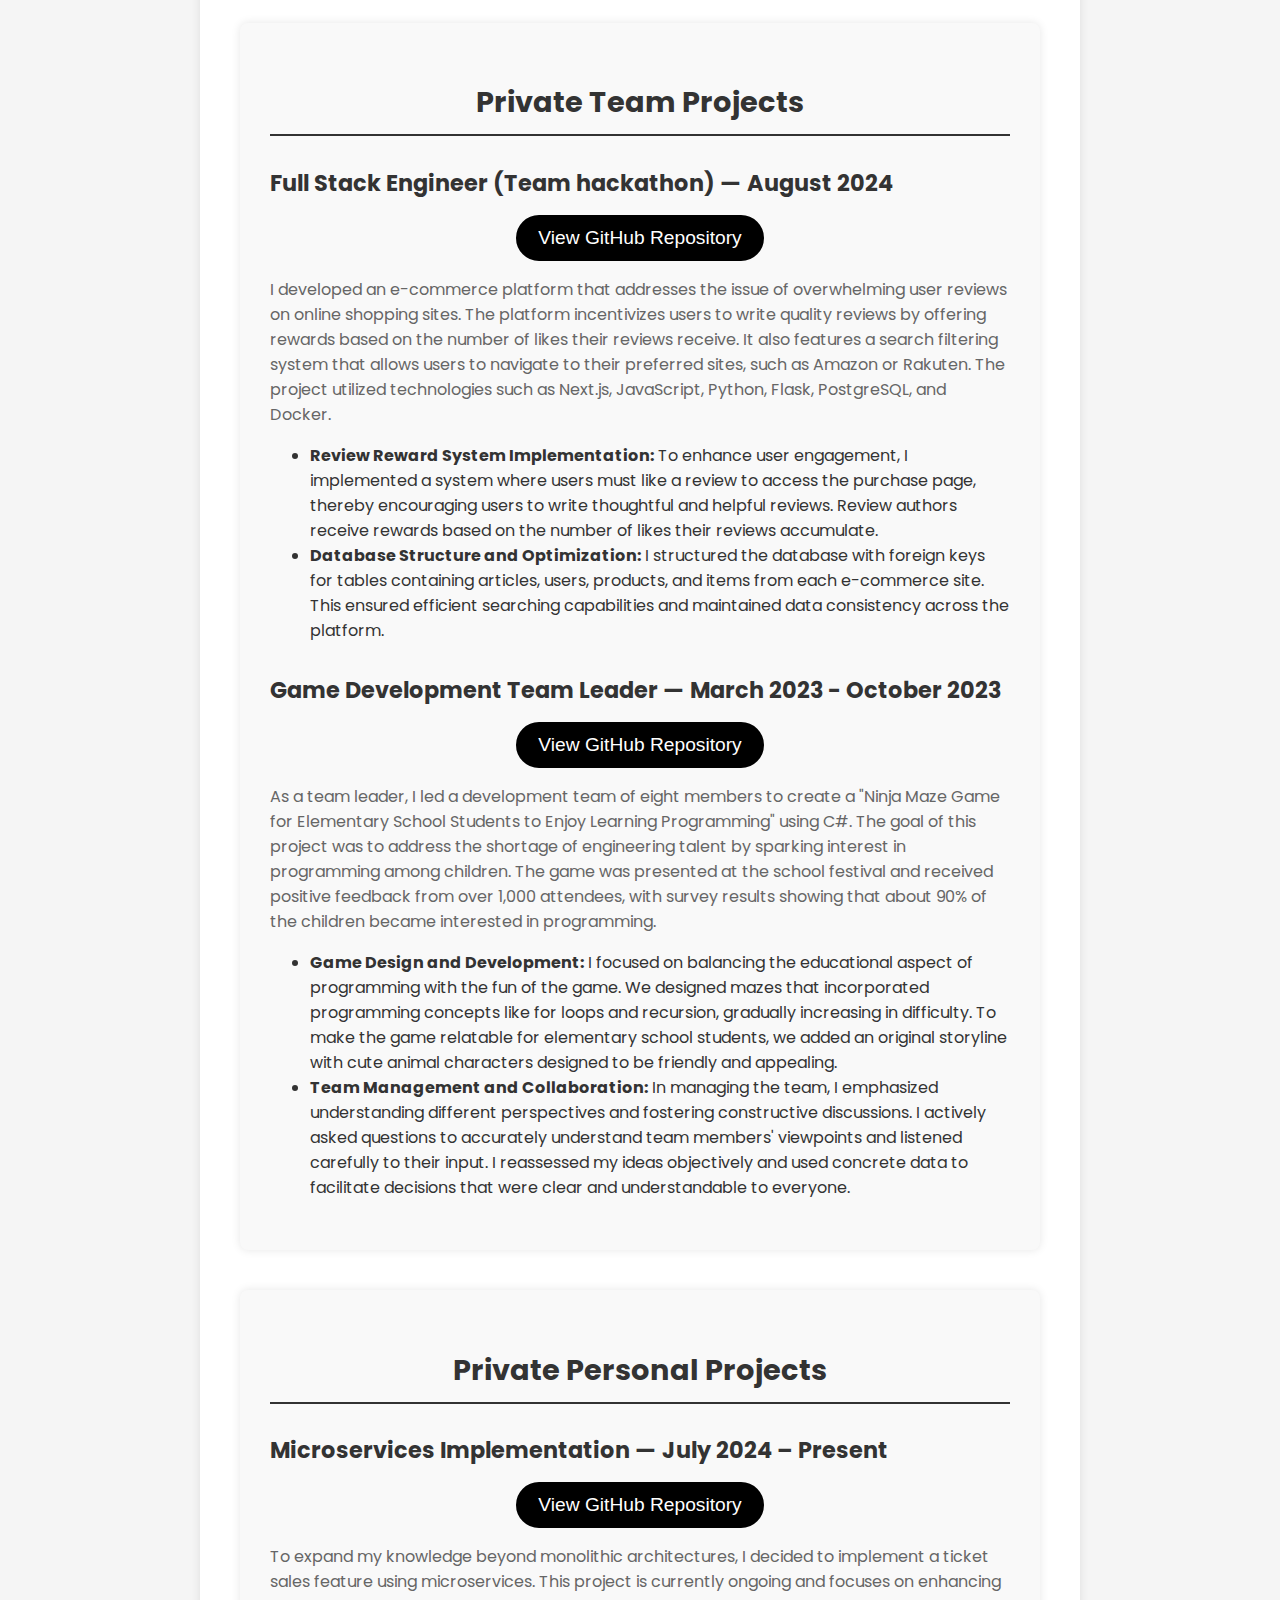
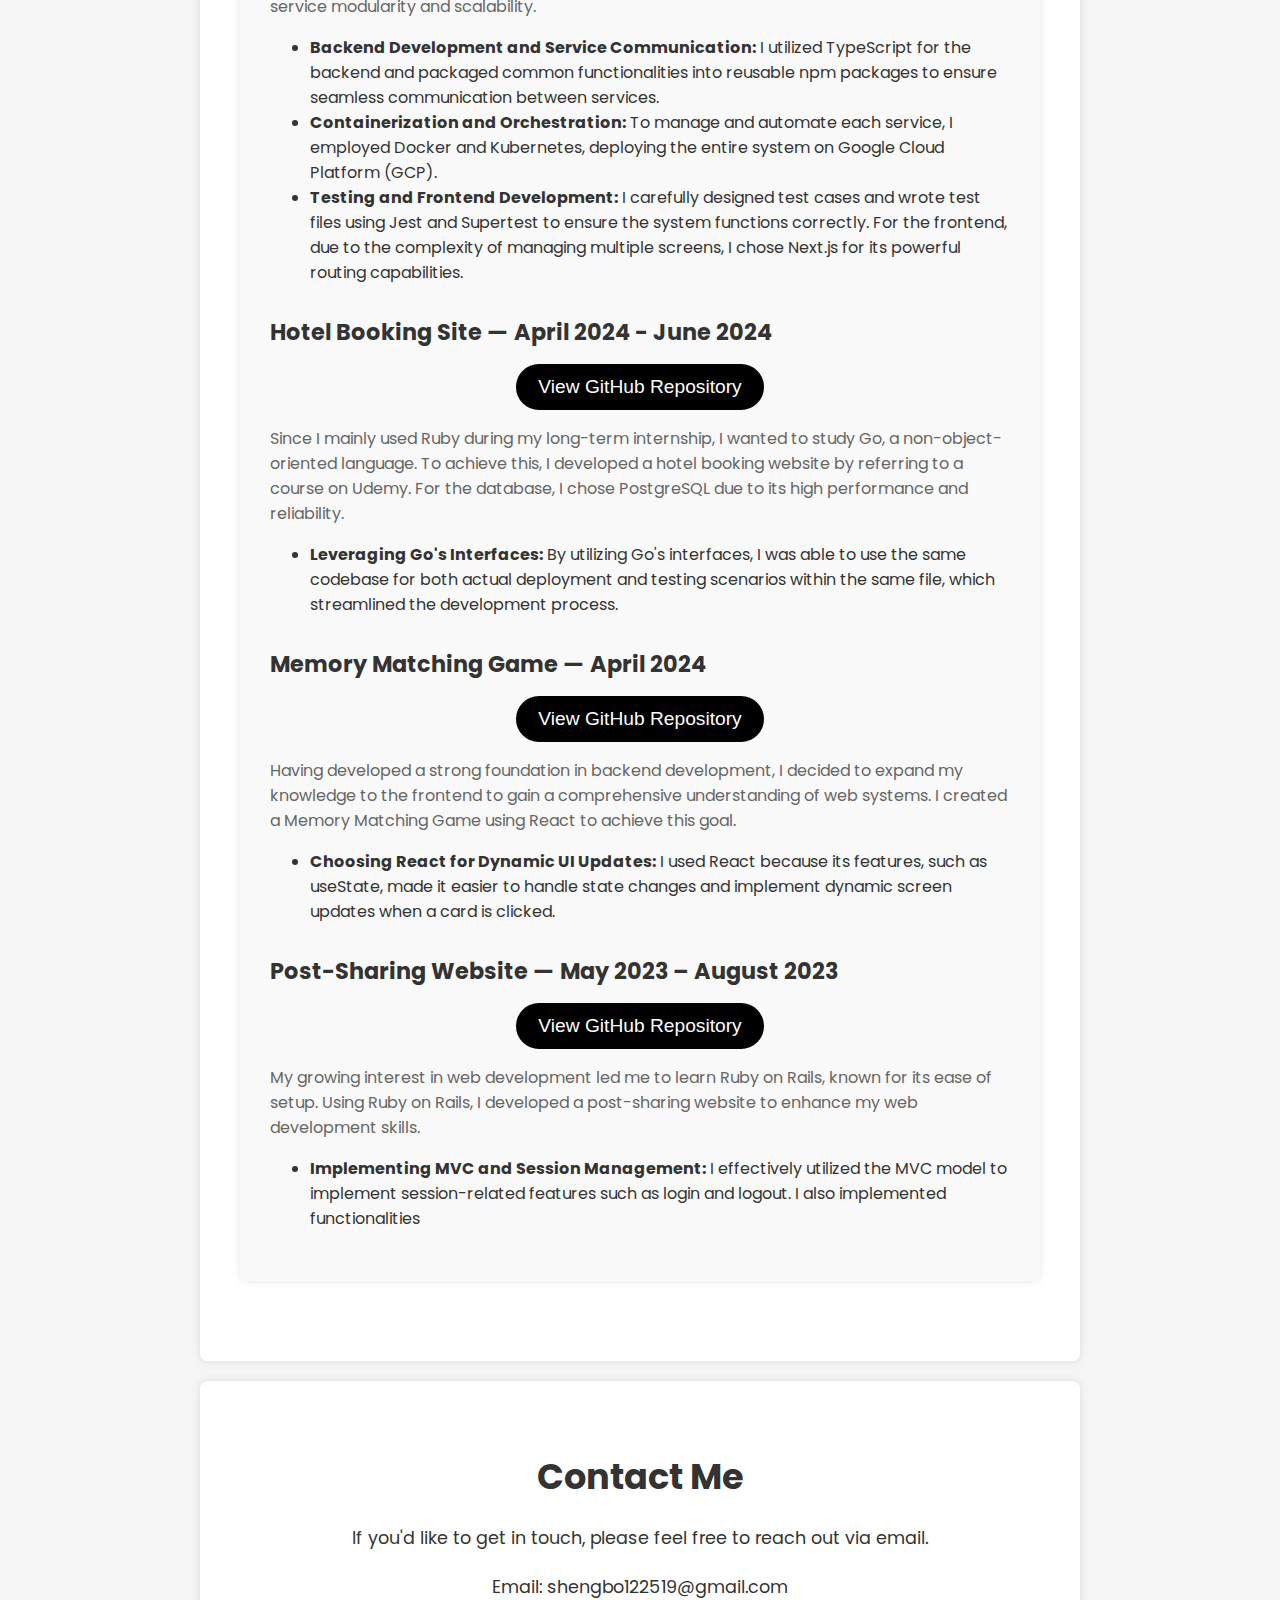
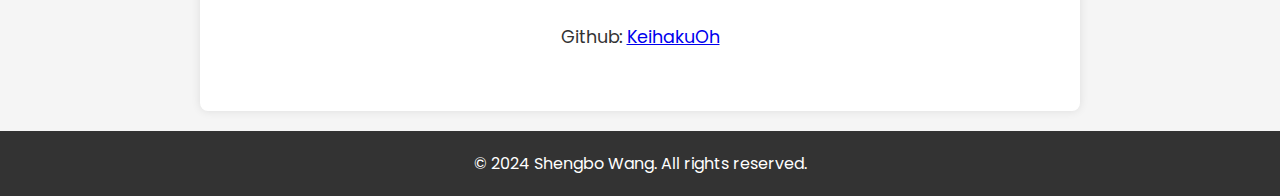
==== commit 3865aea3: "change name" ====
--- a/index.html
+++ b/index.html
@@ -566,14 +566,14 @@
     <div class="project-item">
       <h4>Hotel Booking Site — April 2024 - June 2024</h4>
       <div class="repository-link">
-        <a href="https://github.com/KeihakuOh/Go-learning" target="_blank" class="styled-link">
+        <a href="https://github.com/KeihakuOh/Go-App" target="_blank" class="styled-link">
           <button class="minimal-btn">
             <i class="fab fa-github"></i> View GitHub Repository
           </button>
         </a>
       </div>
       <p>
-        During my long-term internship, I mainly used Ruby, an object-oriented language. Seeking to diversify my skills, I decided to develop a hotel booking site using Go, a non-object-oriented language that has recently gained popularity. PostgreSQL was chosen for the database due to its robust performance.
+        Since I mainly used Ruby during my long-term internship, I wanted to study Go, a non-object-oriented language. To achieve this, I developed a hotel booking website by referring to a course on Udemy. For the database, I chose PostgreSQL due to its high performance and reliability.
       </p>
       <ul>
         <li>
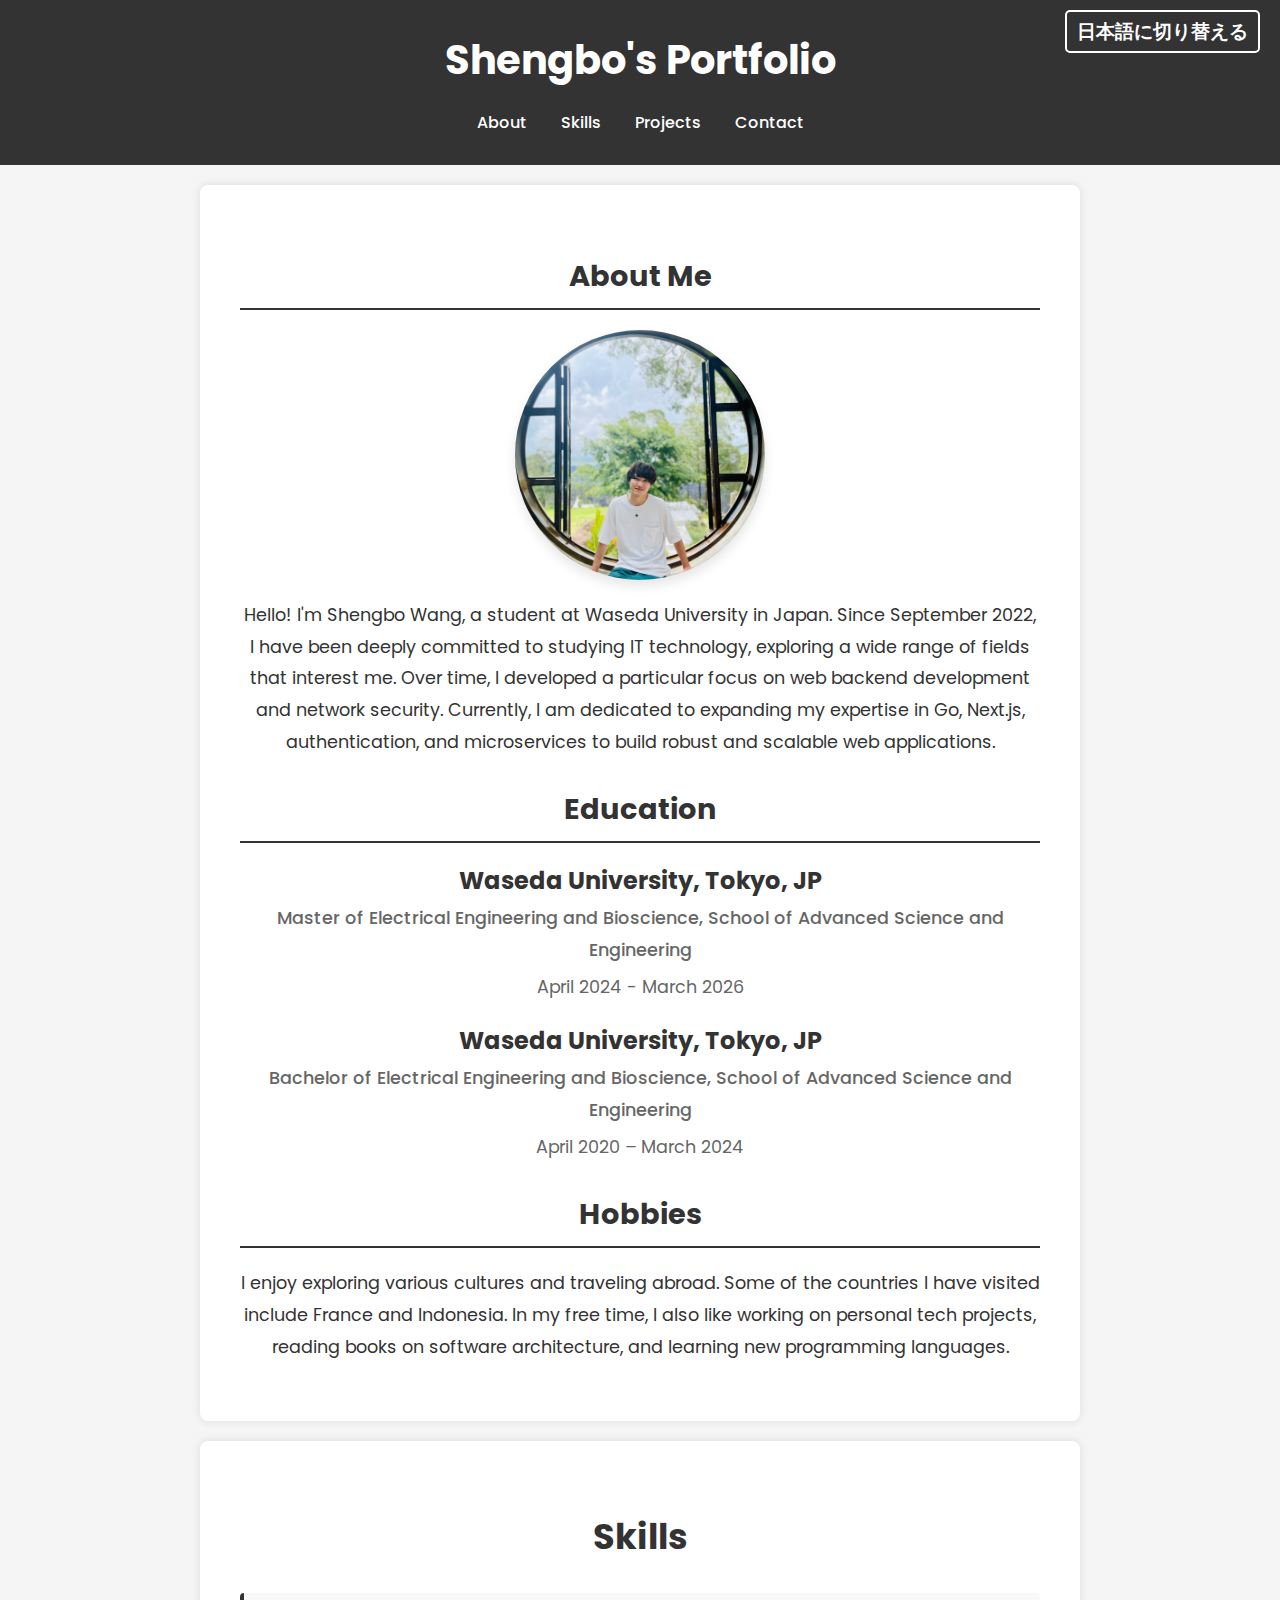
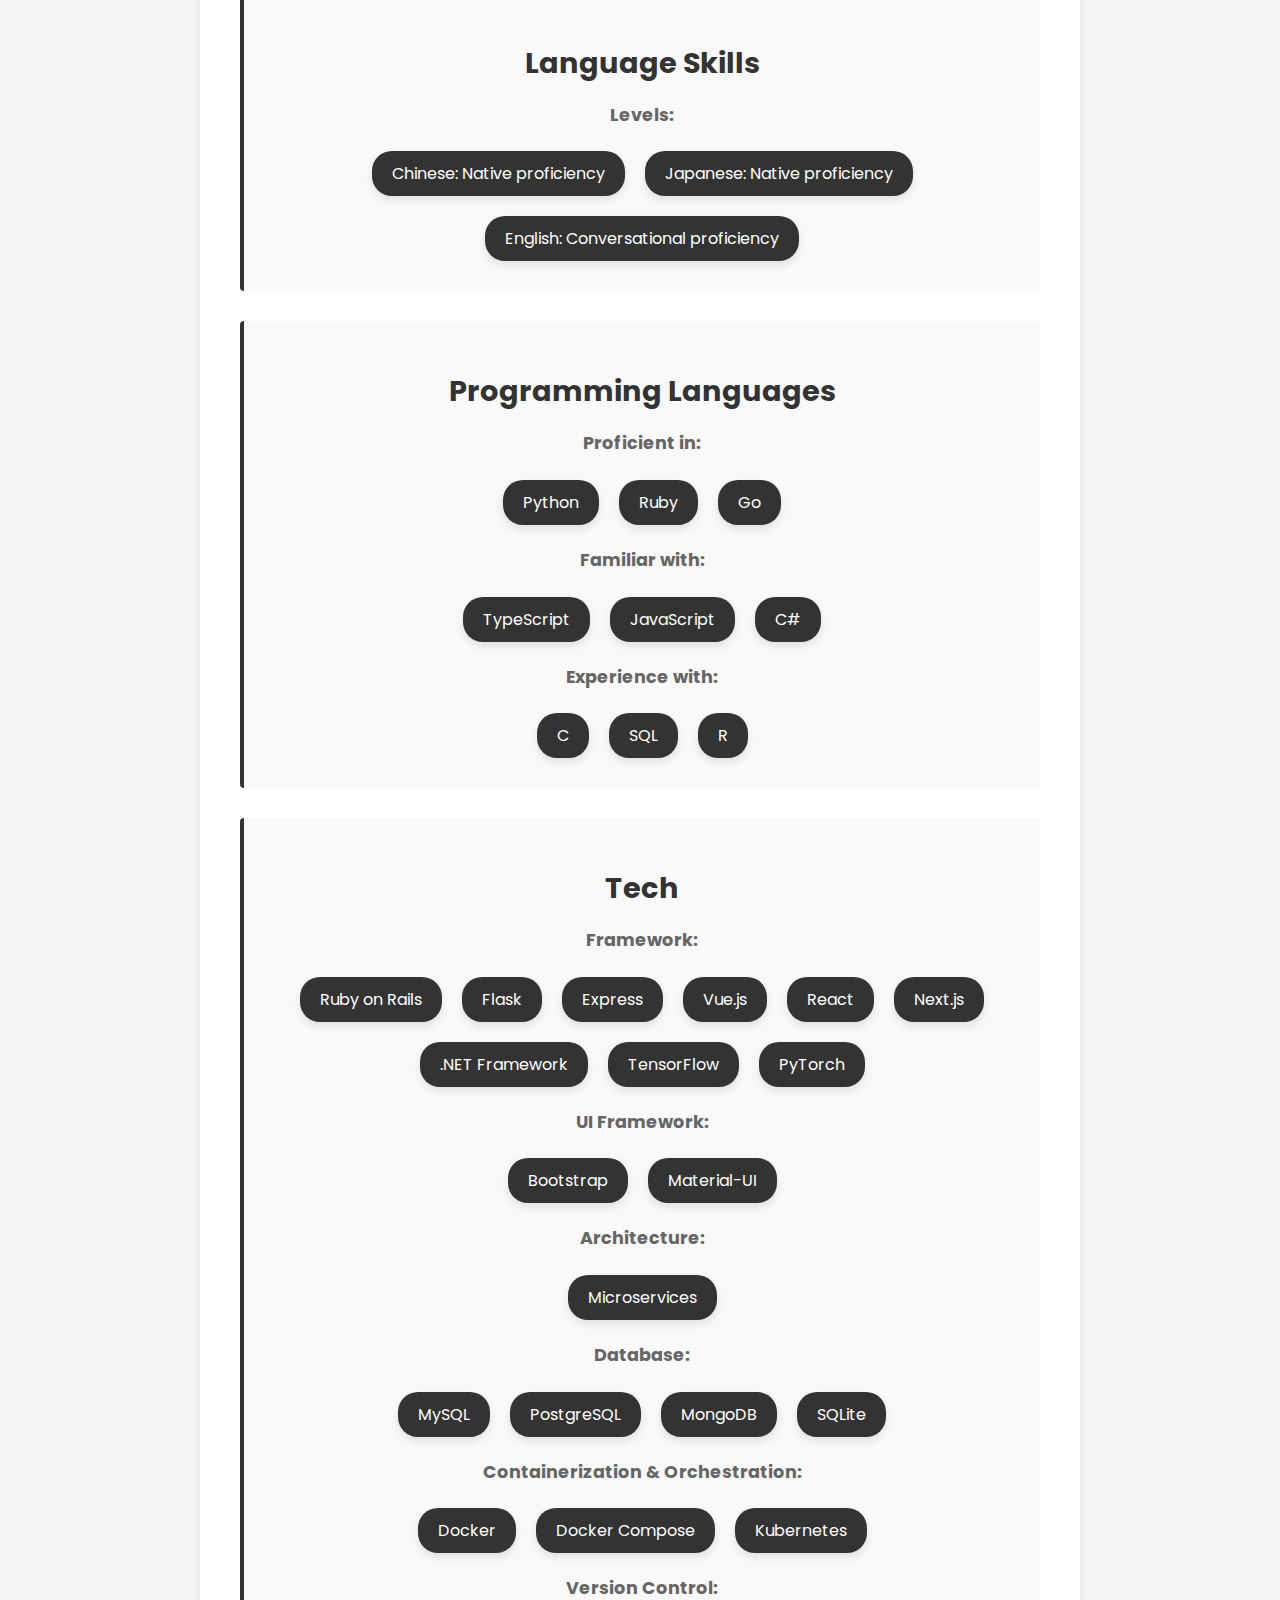
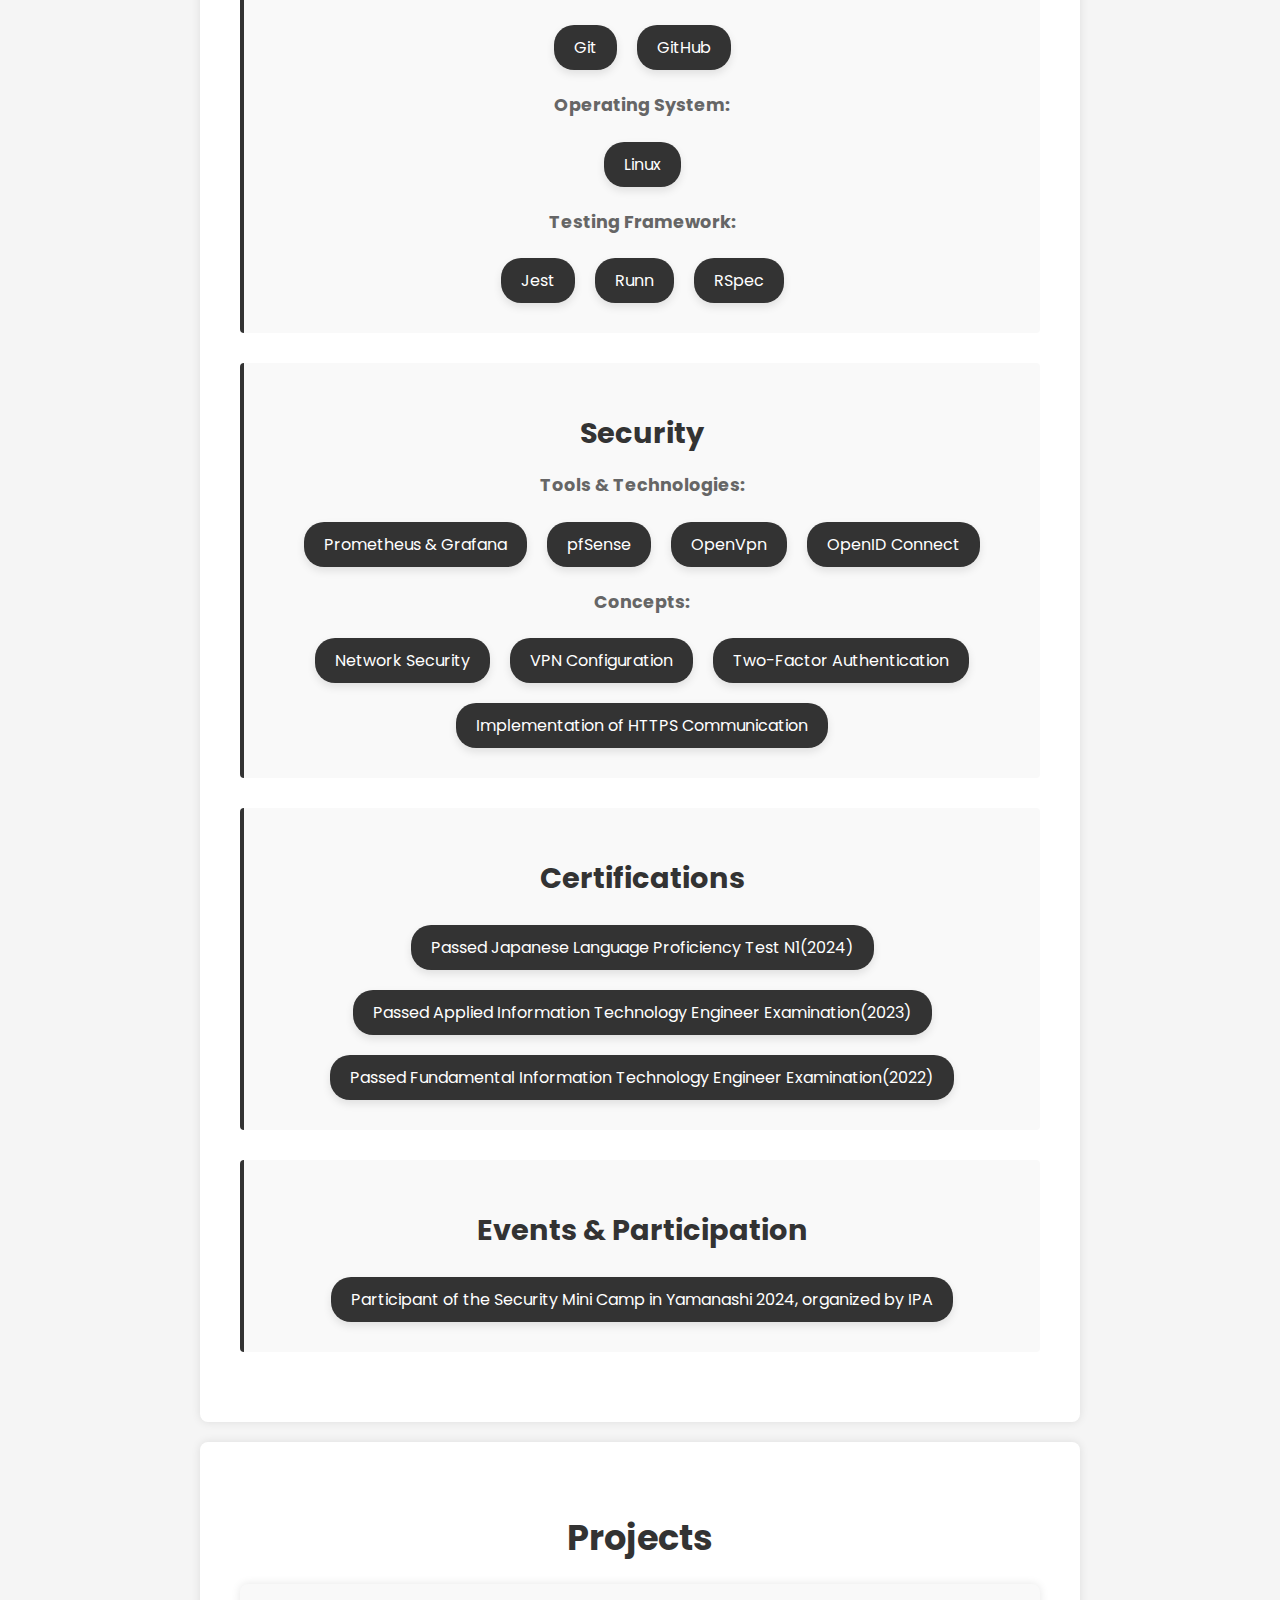
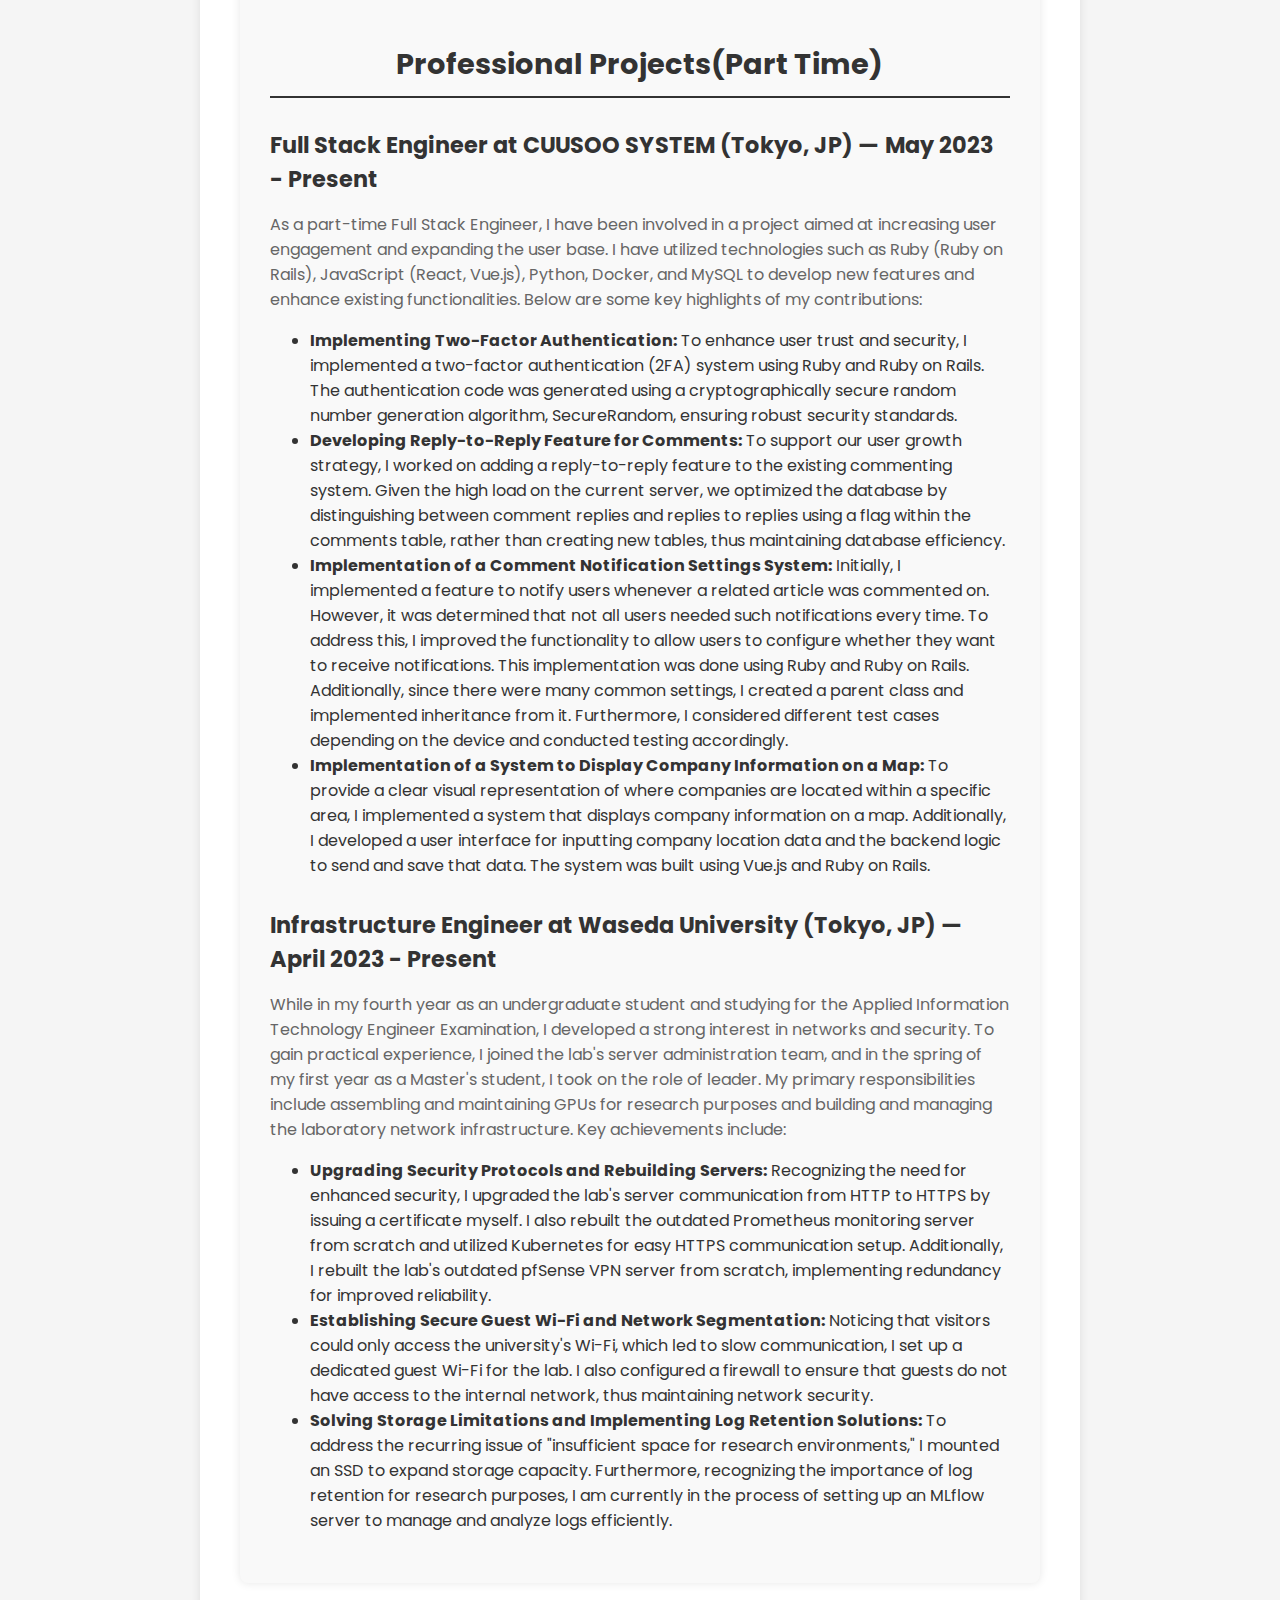
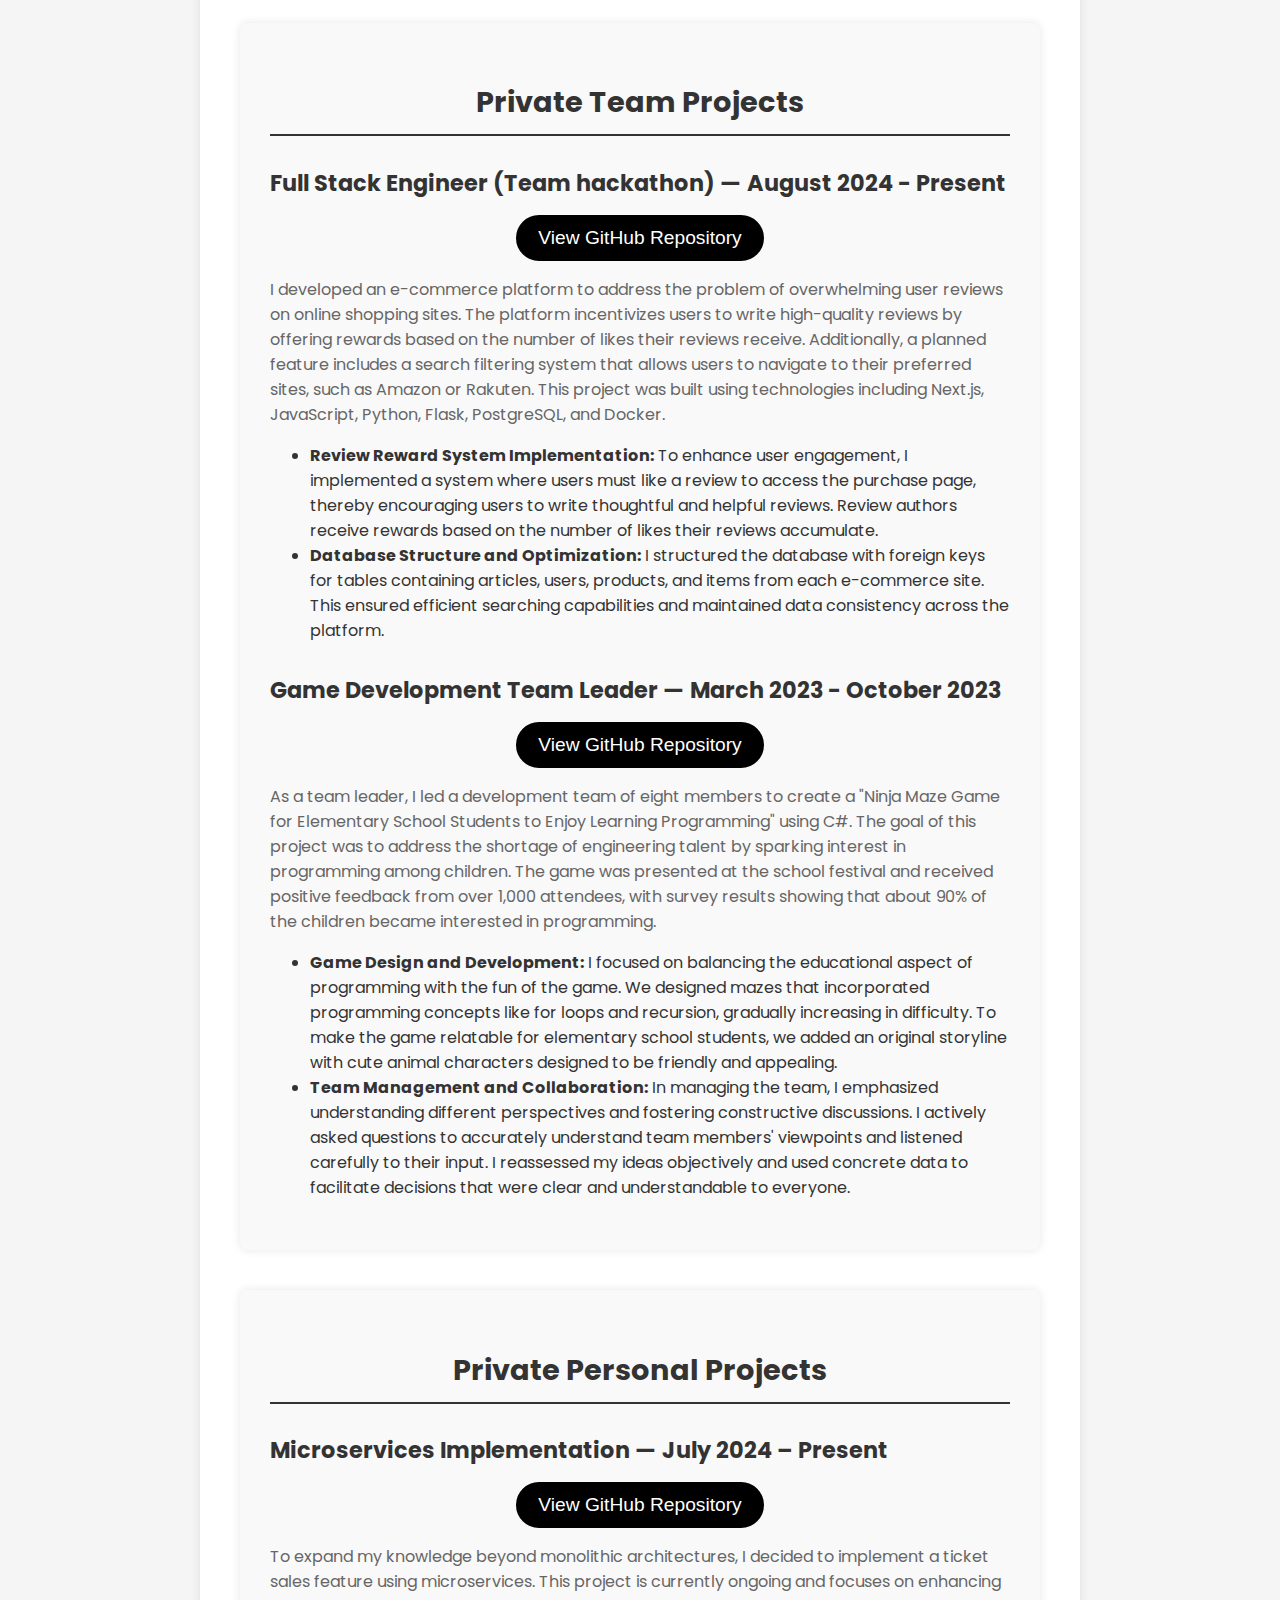
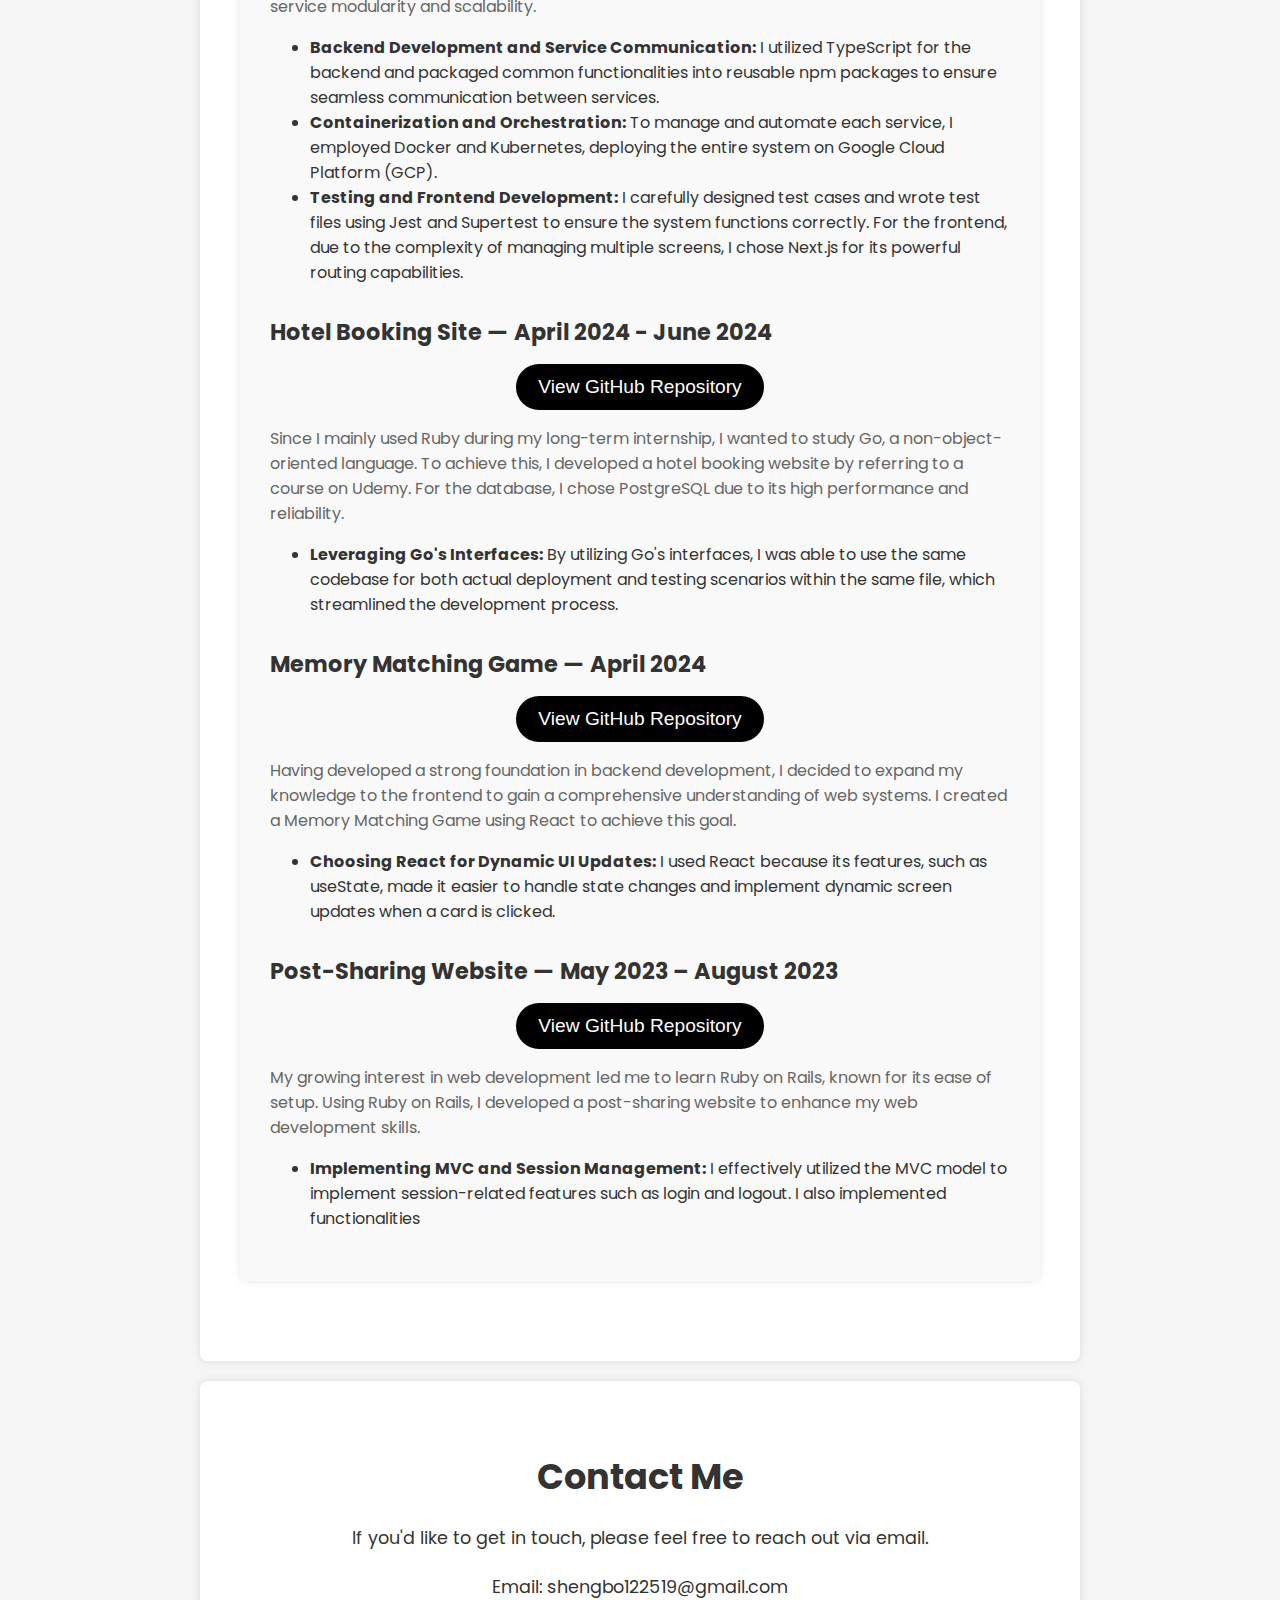
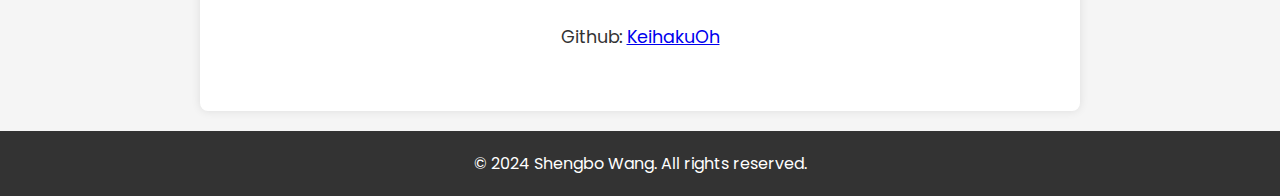
==== commit 332143b2: "change context" ====
--- a/index.html
+++ b/index.html
@@ -492,7 +492,7 @@
   <div class="project-category">
     <h3>Private Team Projects</h3>
     <div class="project-item">
-      <h4>Full Stack Engineer (Team hackathon) — August 2024</h4>
+      <h4>Full Stack Engineer (Team hackathon) — August 2024 - Present</h4>
       <div class="repository-link">
         <a href="https://github.com/KeihakuOh/EC-sister" target="_blank" class="styled-link">
           <button class="minimal-btn">
@@ -501,7 +501,7 @@
         </a>
       </div>
       <p>
-        I developed an e-commerce platform that addresses the issue of overwhelming user reviews on online shopping sites. The platform incentivizes users to write quality reviews by offering rewards based on the number of likes their reviews receive. It also features a search filtering system that allows users to navigate to their preferred sites, such as Amazon or Rakuten. The project utilized technologies such as Next.js, JavaScript, Python, Flask, PostgreSQL, and Docker.
+        I developed an e-commerce platform to address the problem of overwhelming user reviews on online shopping sites. The platform incentivizes users to write high-quality reviews by offering rewards based on the number of likes their reviews receive. Additionally, a planned feature includes a search filtering system that allows users to navigate to their preferred sites, such as Amazon or Rakuten. This project was built using technologies including Next.js, JavaScript, Python, Flask, PostgreSQL, and Docker.
       </p>
       <ul>
         <li>
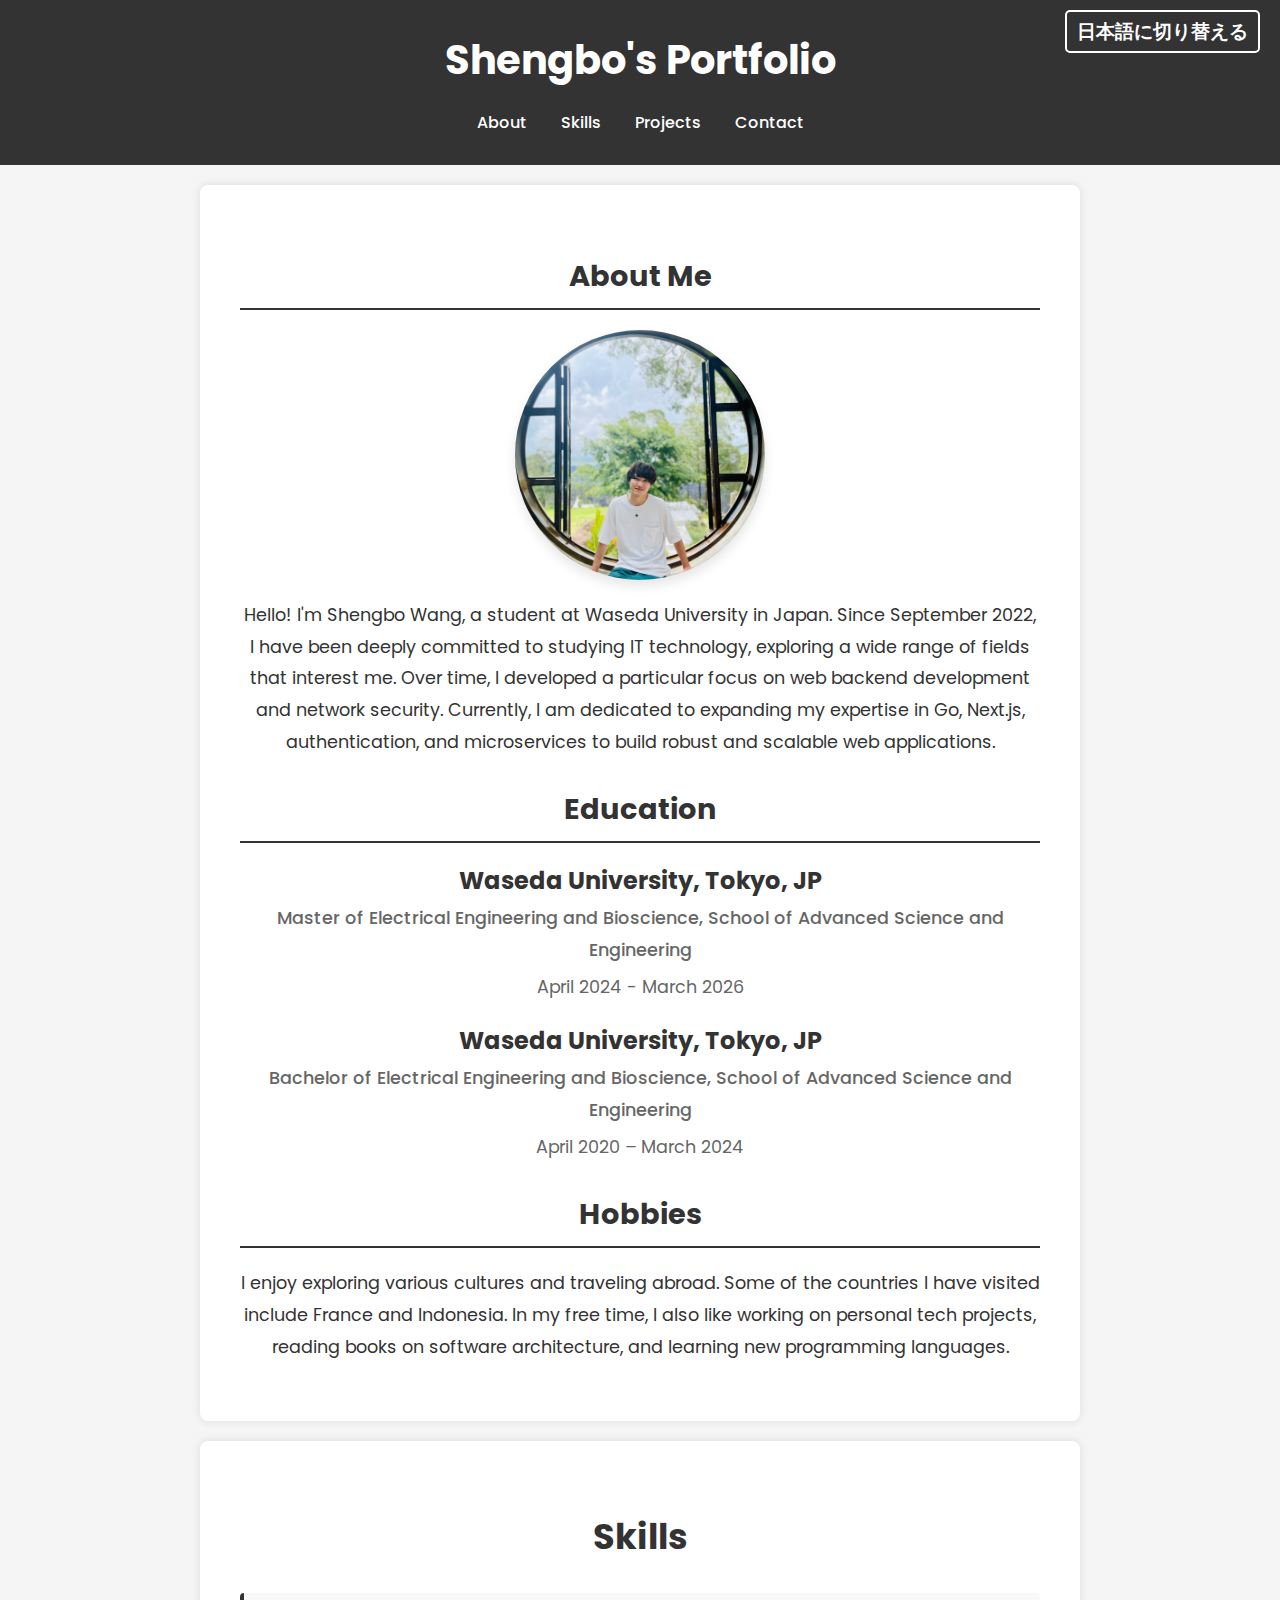
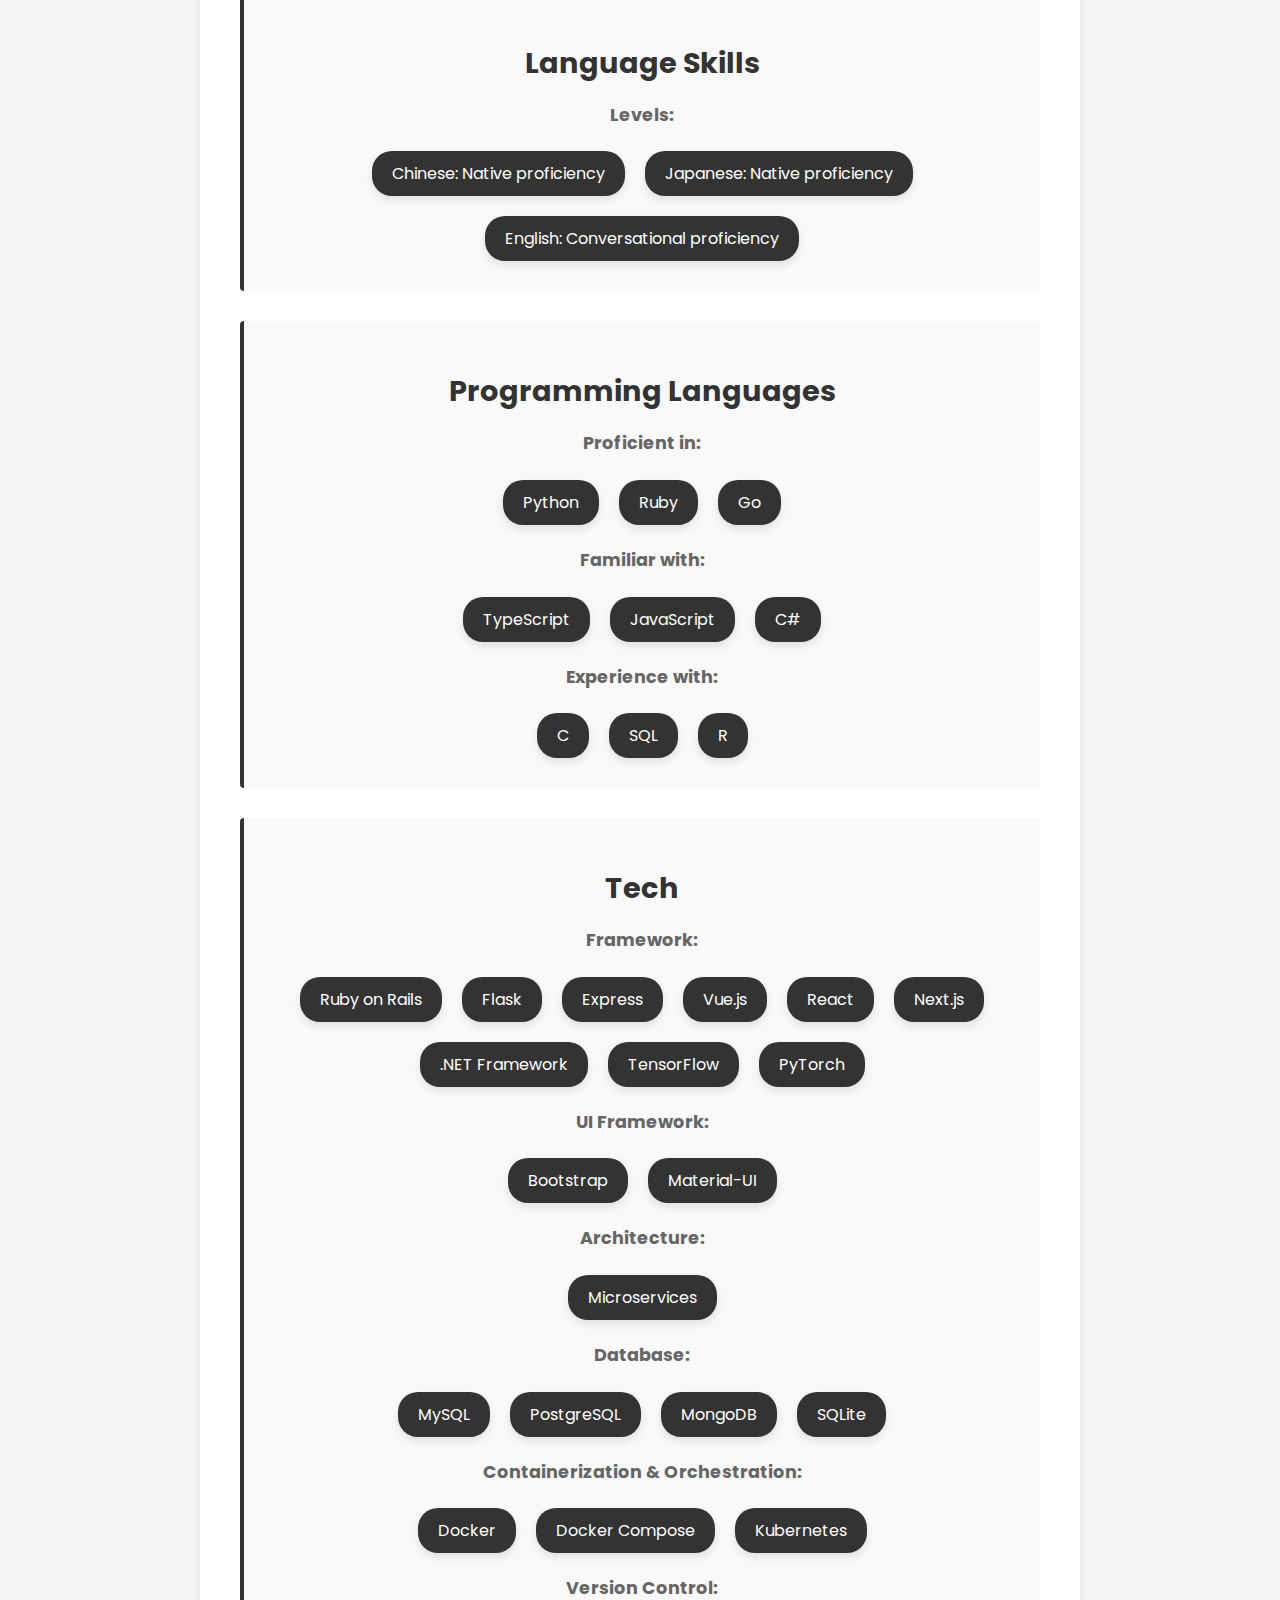
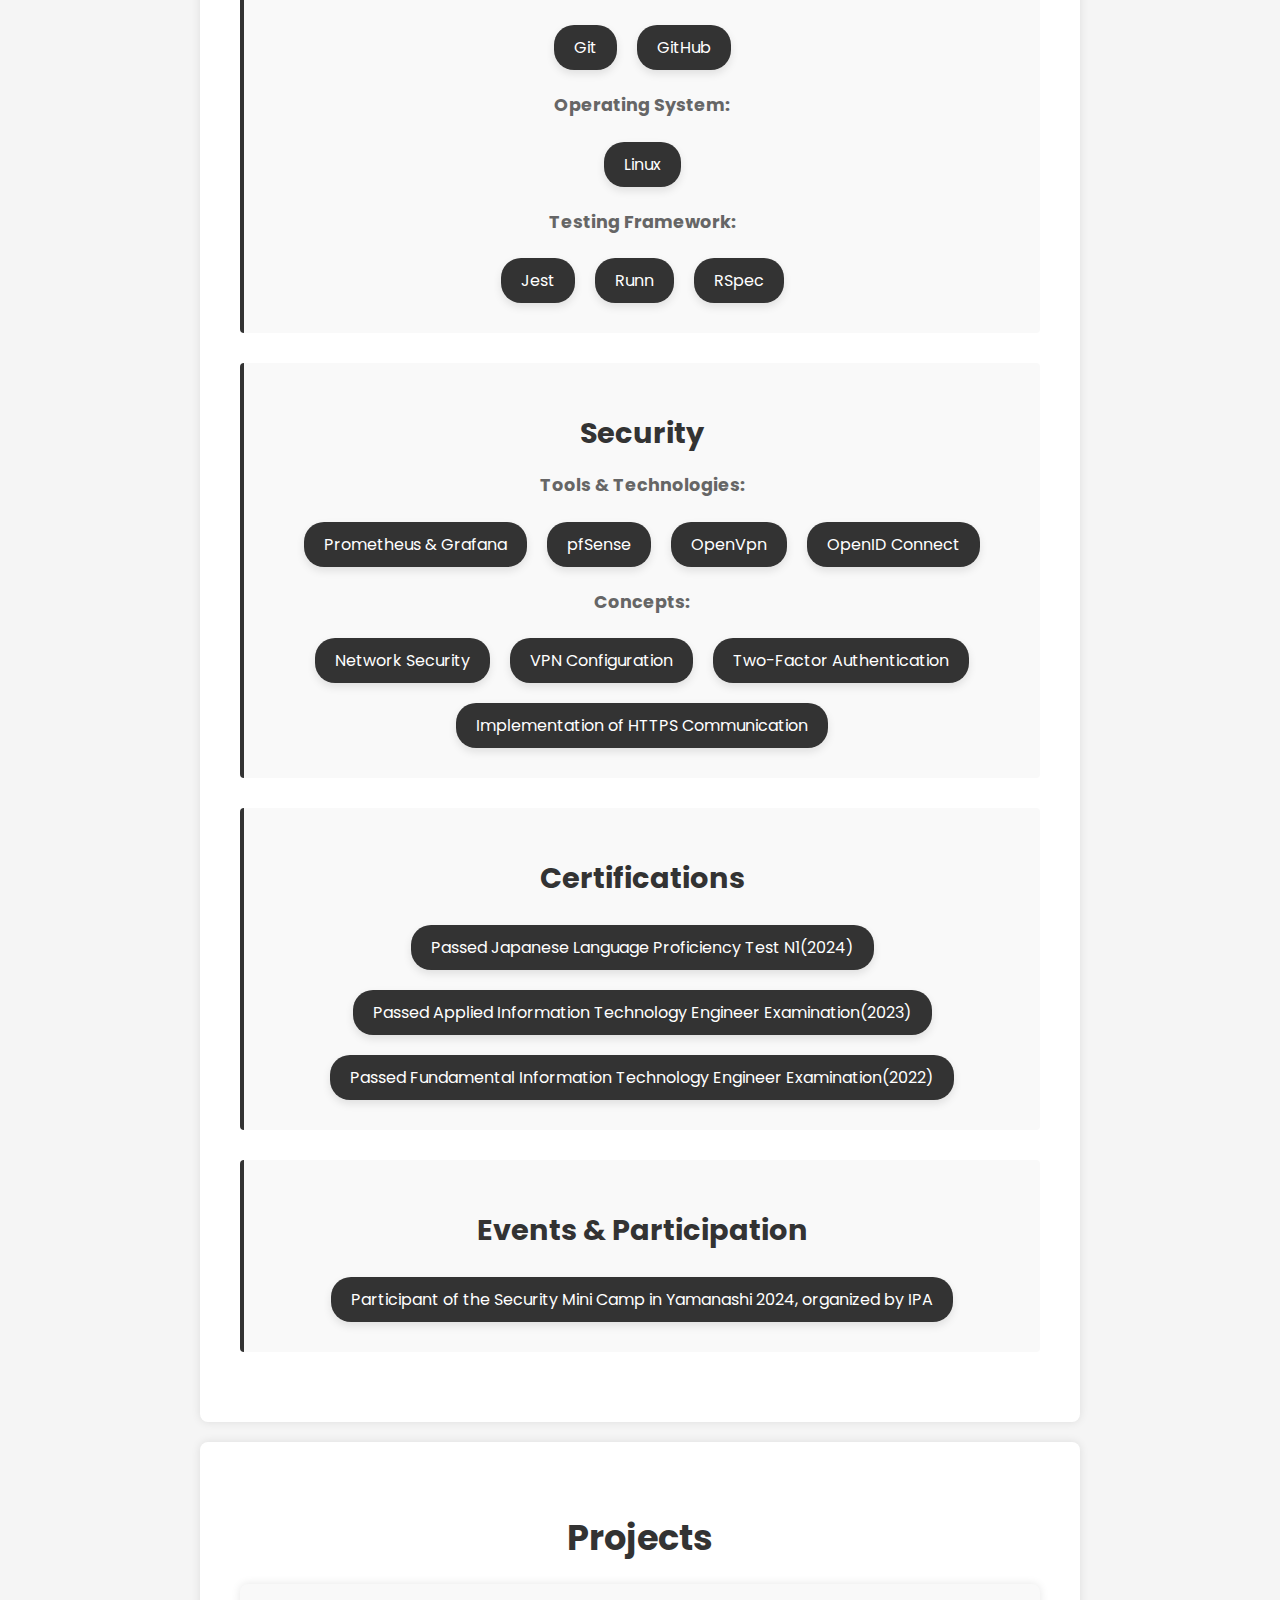
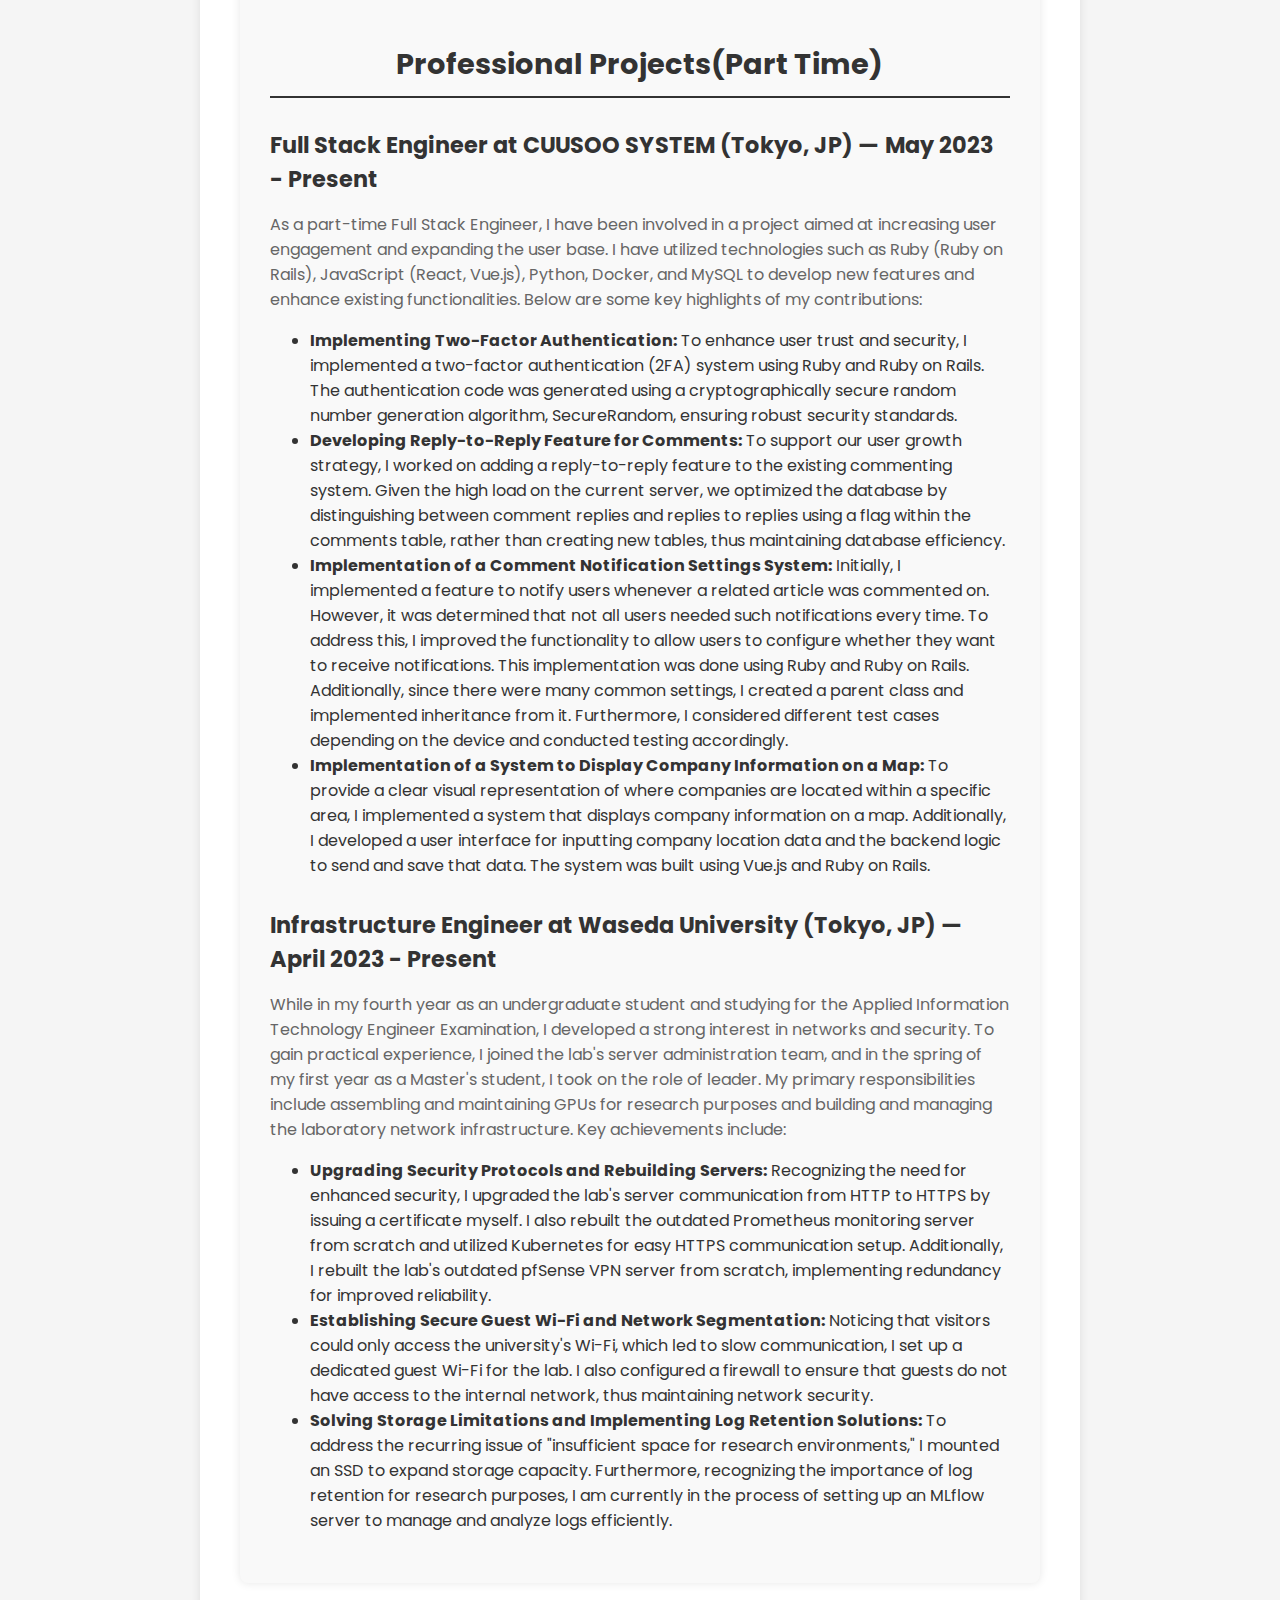
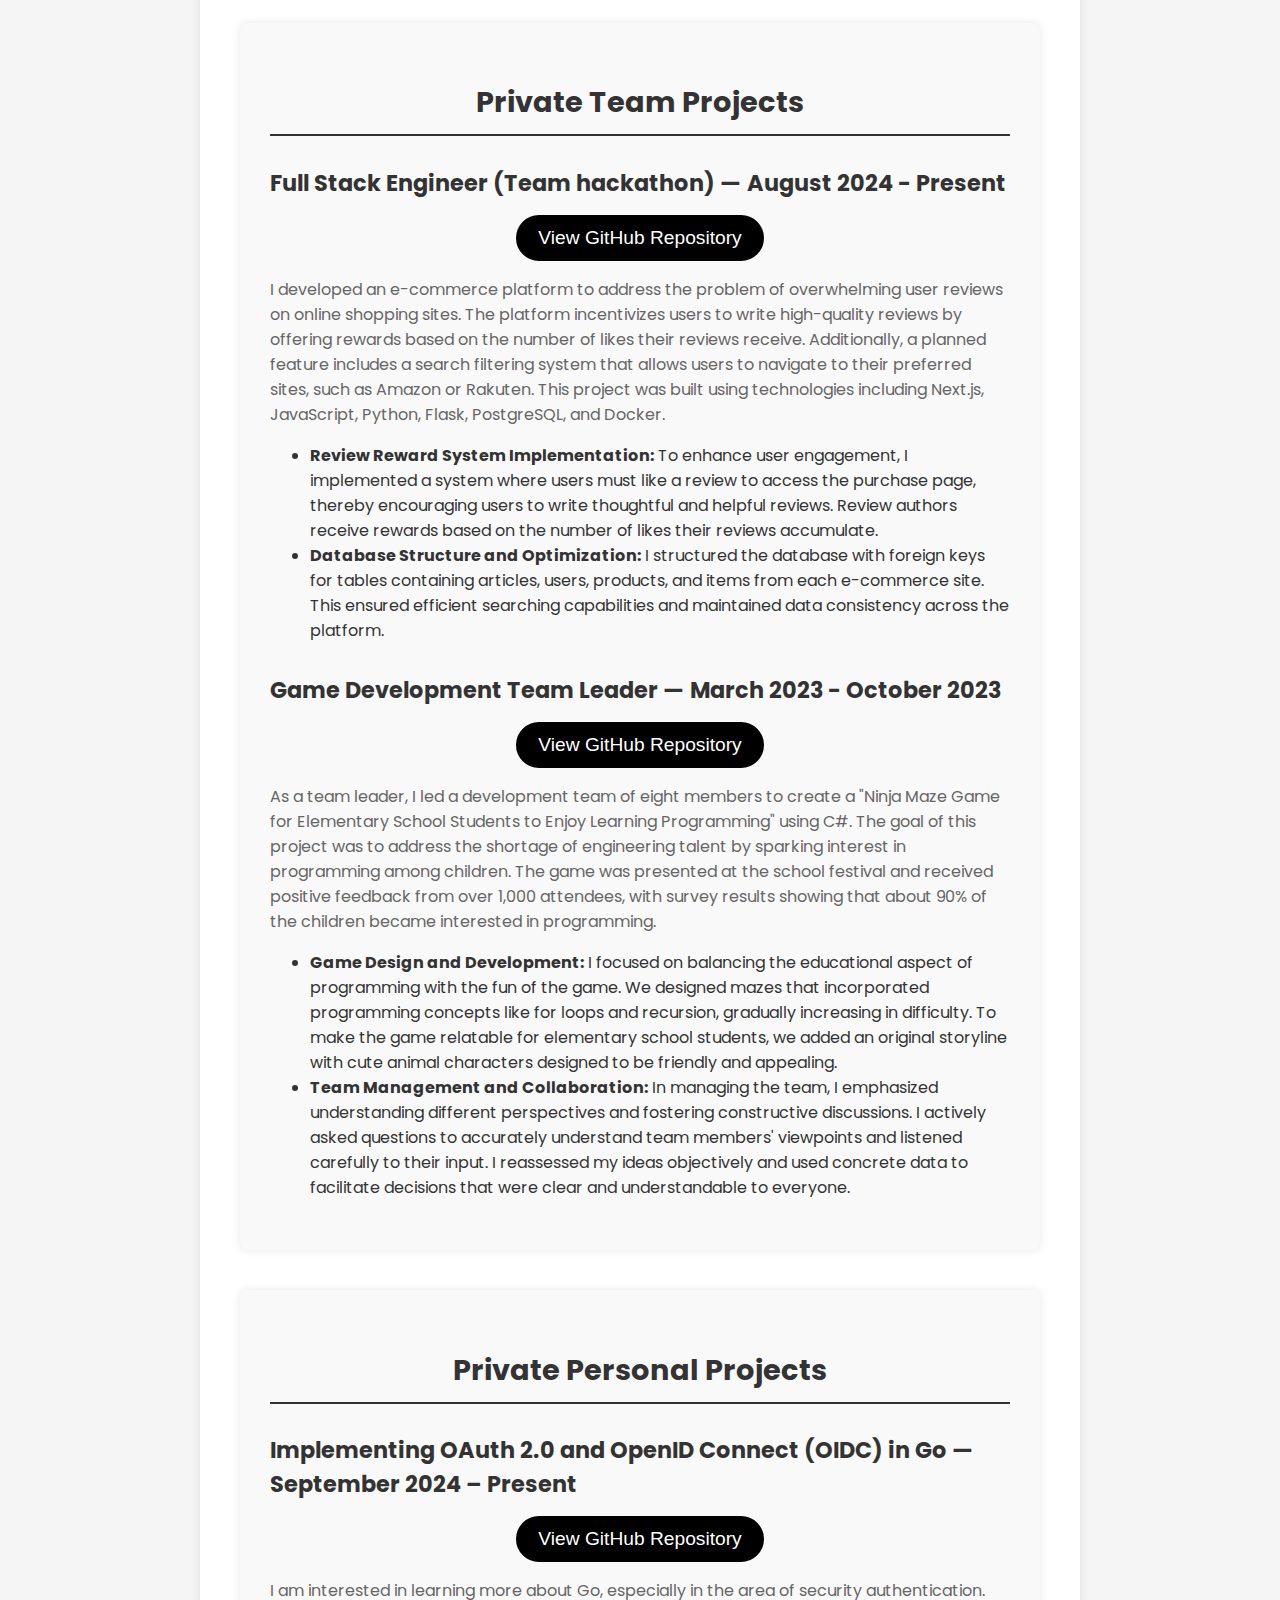
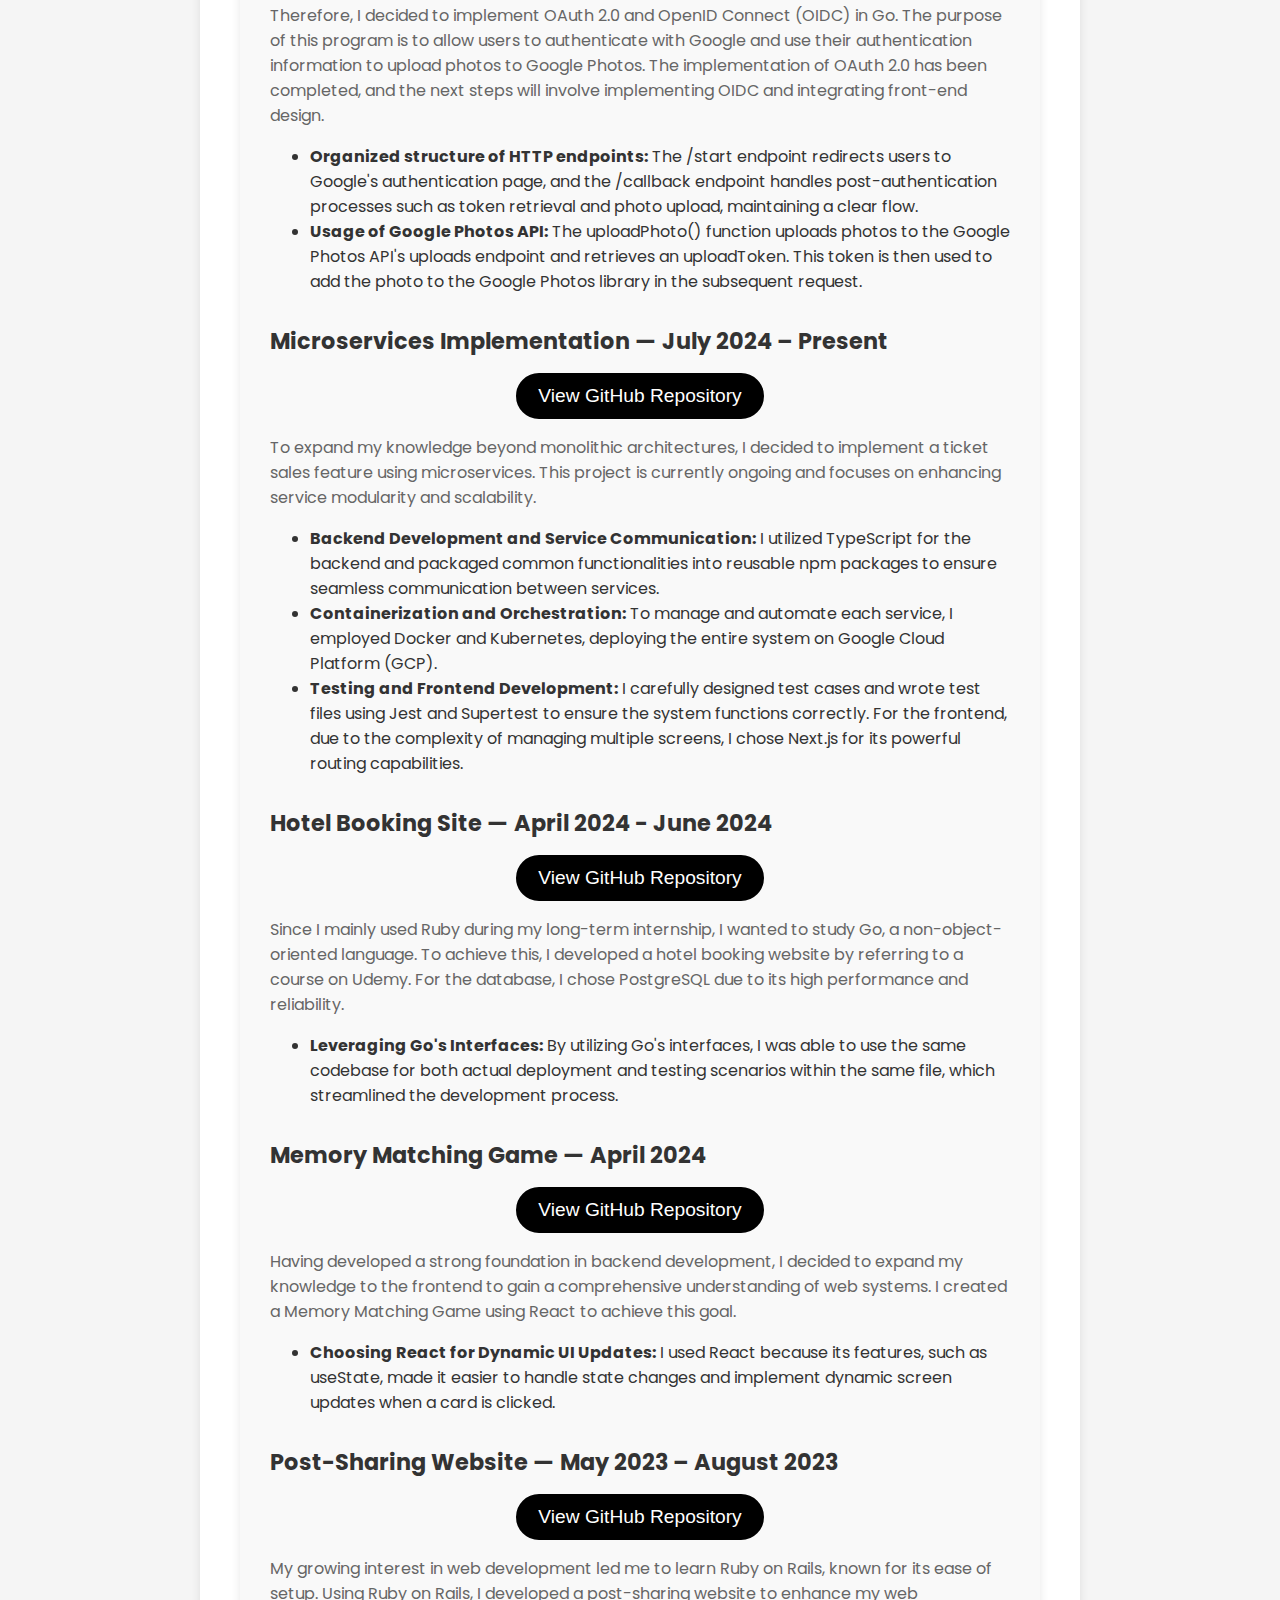
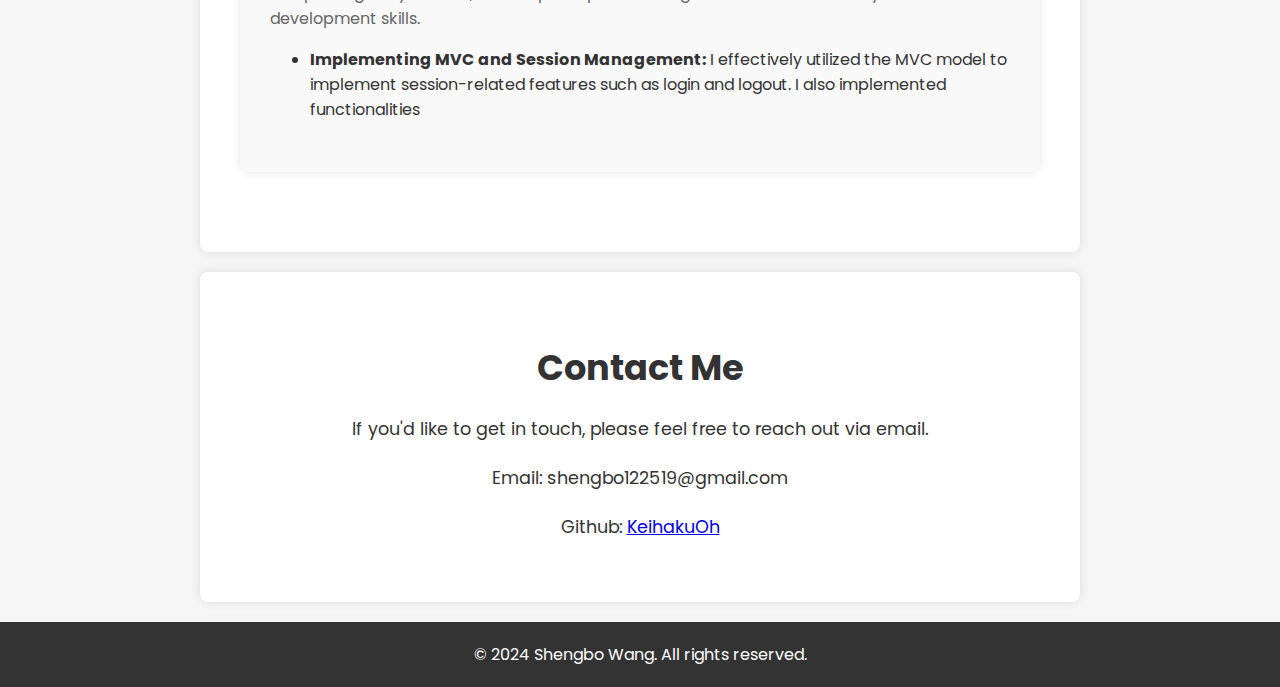
==== commit 1ad4a971: "add Authgo" ====
--- a/index.html
+++ b/index.html
@@ -539,6 +539,27 @@
   <div class="project-category">
     <h3>Private Personal Projects</h3>
     <div class="project-item">
+      <h4>Implementing OAuth 2.0 and OpenID Connect (OIDC) in Go — September 2024 – Present</h4>
+      <div class="repository-link">
+        <a href="https://github.com/KeihakuOh/Auth-go" target="_blank" class="styled-link">
+          <button class="minimal-btn">
+            <i class="fab fa-github"></i> View GitHub Repository
+          </button>
+        </a>
+      </div>
+      <p>
+        I am interested in learning more about Go, especially in the area of security authentication. Therefore, I decided to implement OAuth 2.0 and OpenID Connect (OIDC) in Go. The purpose of this program is to allow users to authenticate with Google and use their authentication information to upload photos to Google Photos. The implementation of OAuth 2.0 has been completed, and the next steps will involve implementing OIDC and integrating front-end design.
+      </p>
+      <ul>
+        <li>
+          <strong>Organized structure of HTTP endpoints:</strong> The /start endpoint redirects users to Google's authentication page, and the /callback endpoint handles post-authentication processes such as token retrieval and photo upload, maintaining a clear flow.
+        </li>
+        <li>
+          <strong>Usage of Google Photos API:</strong> The uploadPhoto() function uploads photos to the Google Photos API's uploads endpoint and retrieves an uploadToken. This token is then used to add the photo to the Google Photos library in the subsequent request.
+        </li>
+      </ul>      
+    </div>
+    <div class="project-item">
       <h4>Microservices Implementation — July 2024 – Present</h4>
       <div class="repository-link">
         <a href="https://github.com/KeihakuOh/Multi-Service-Apps" target="_blank" class="styled-link">
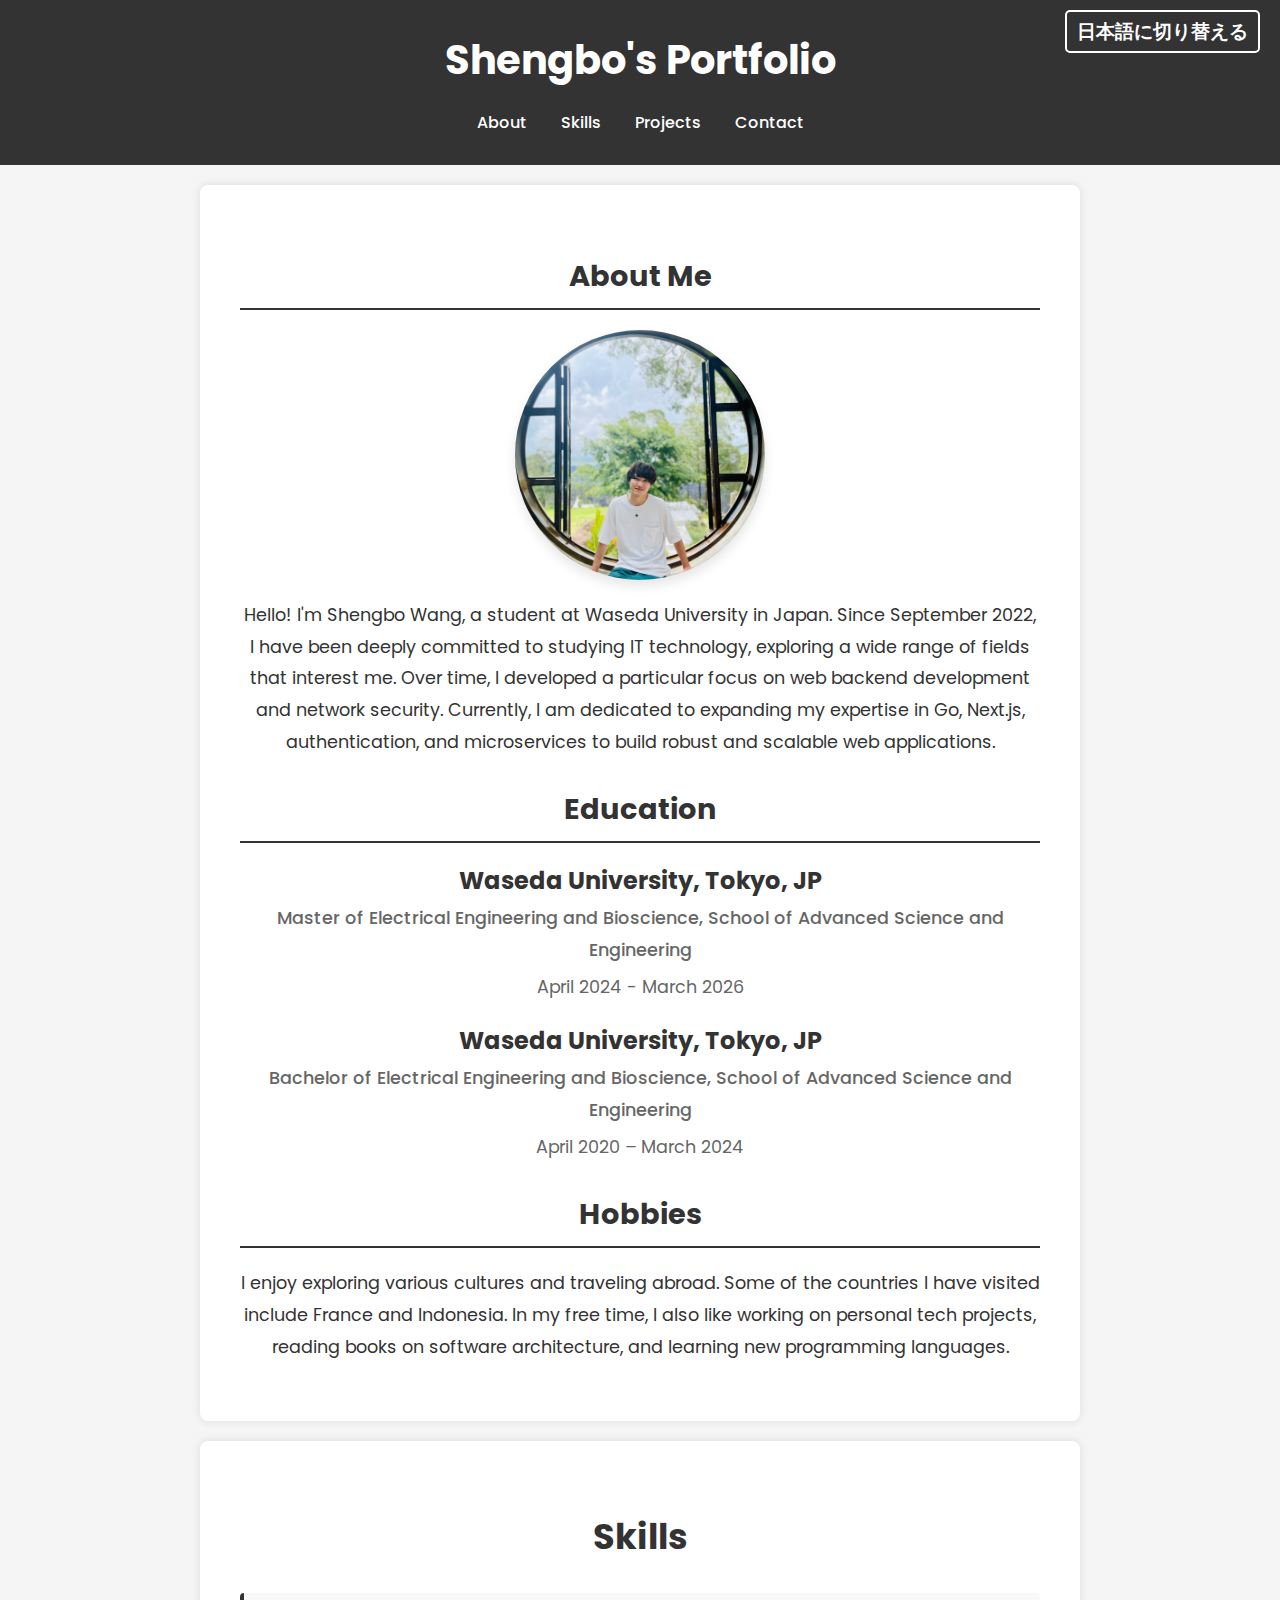
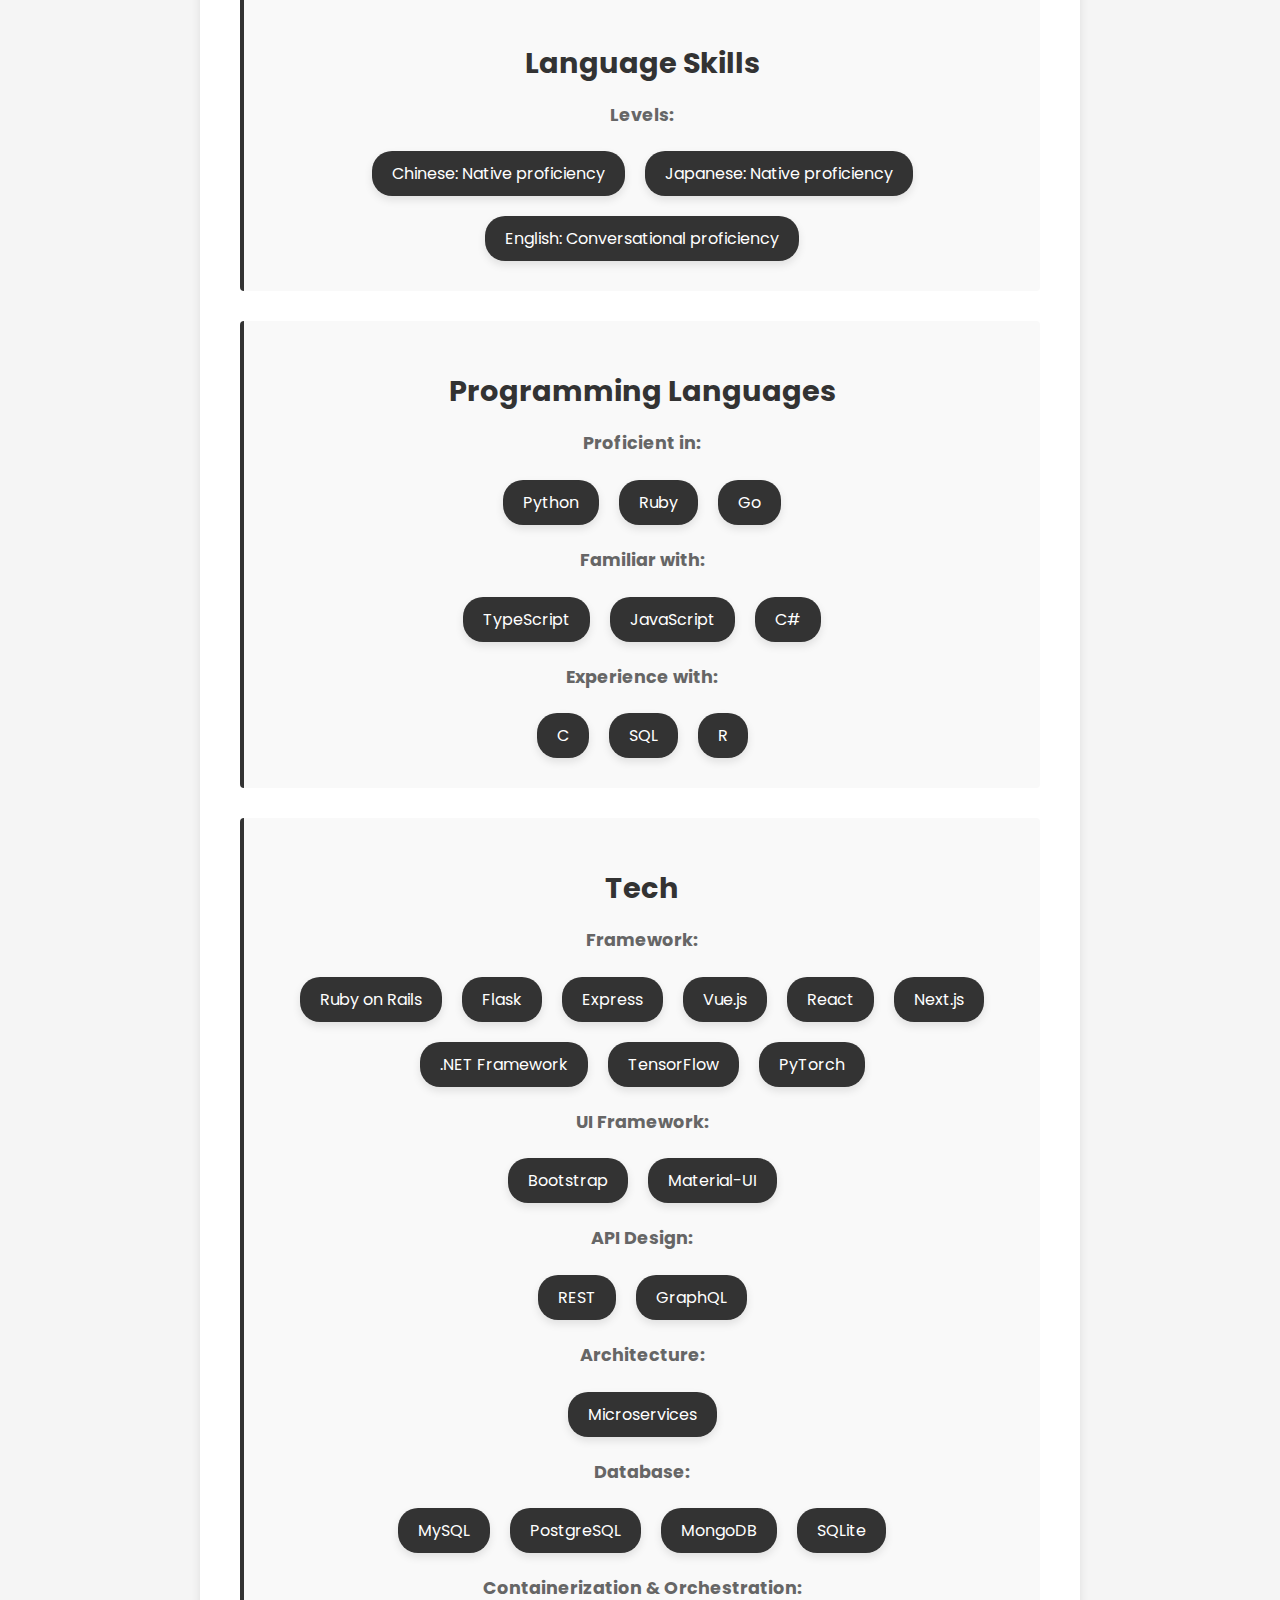
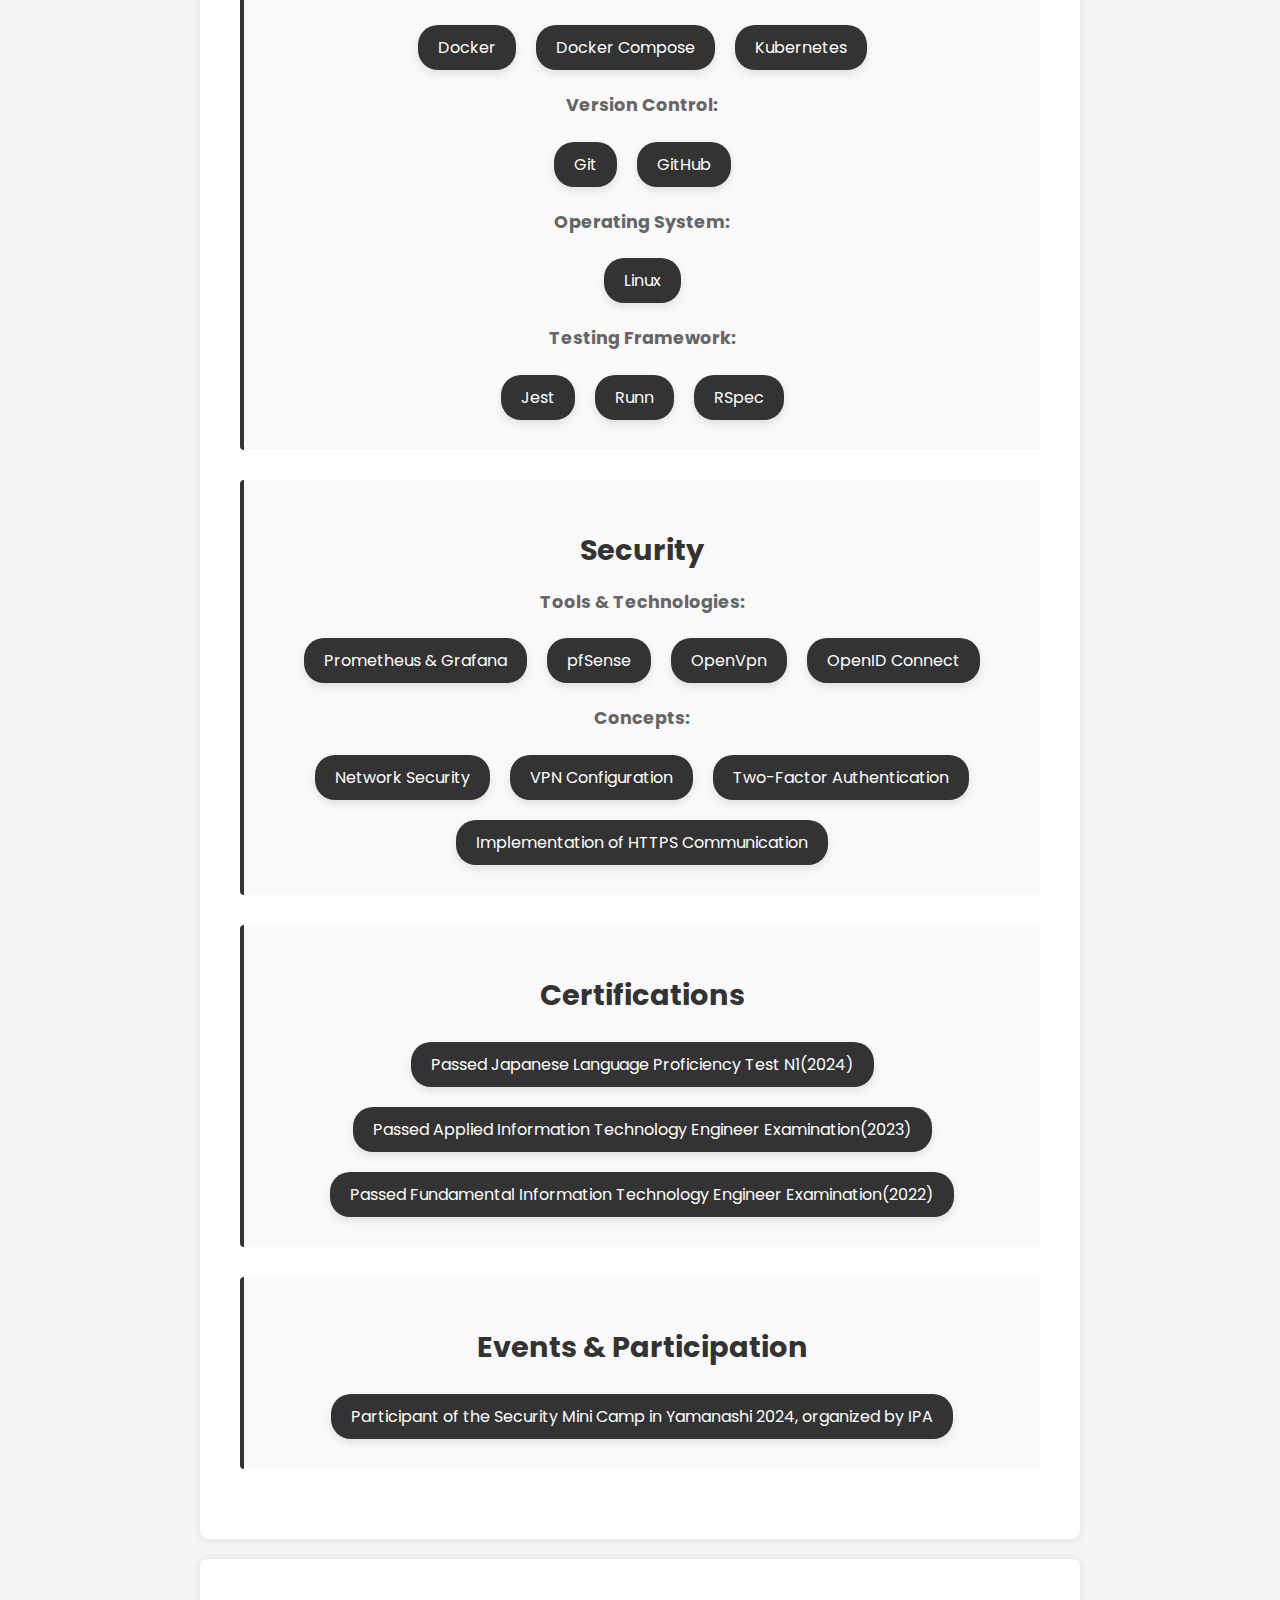
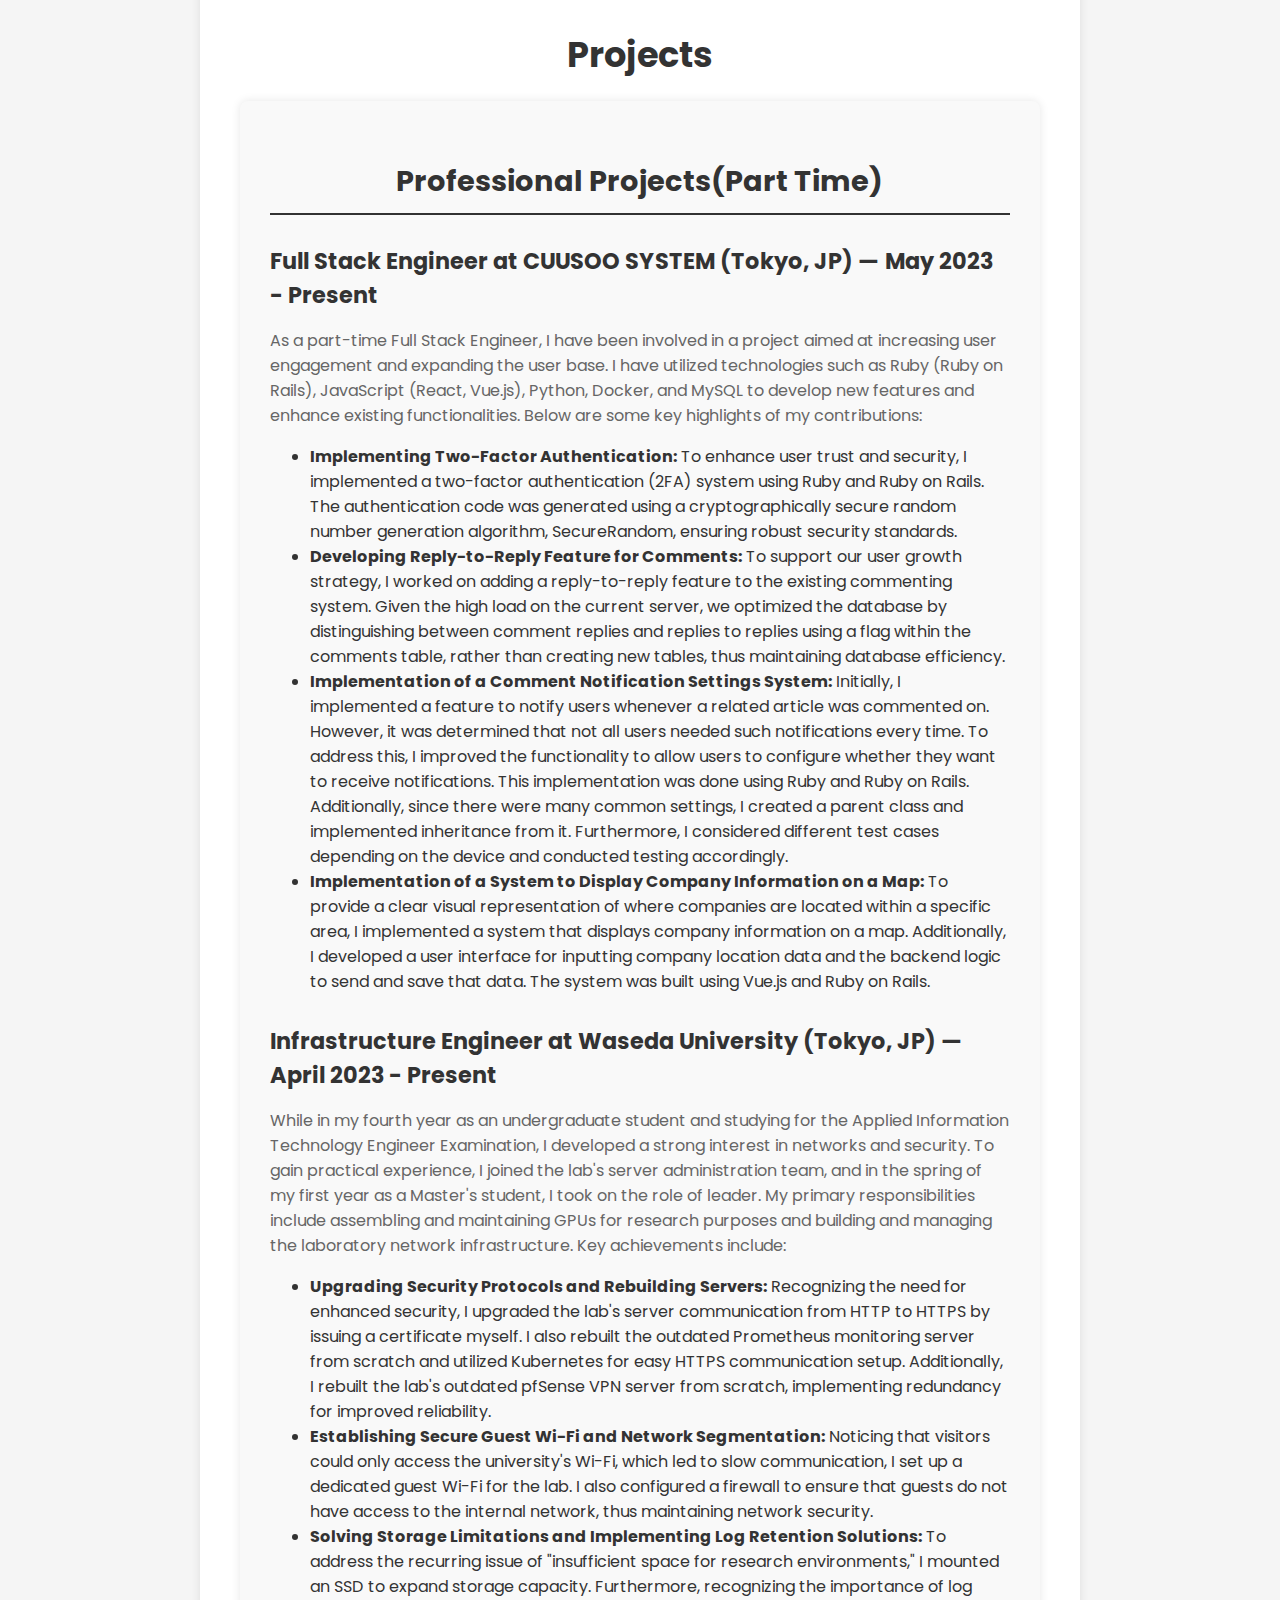
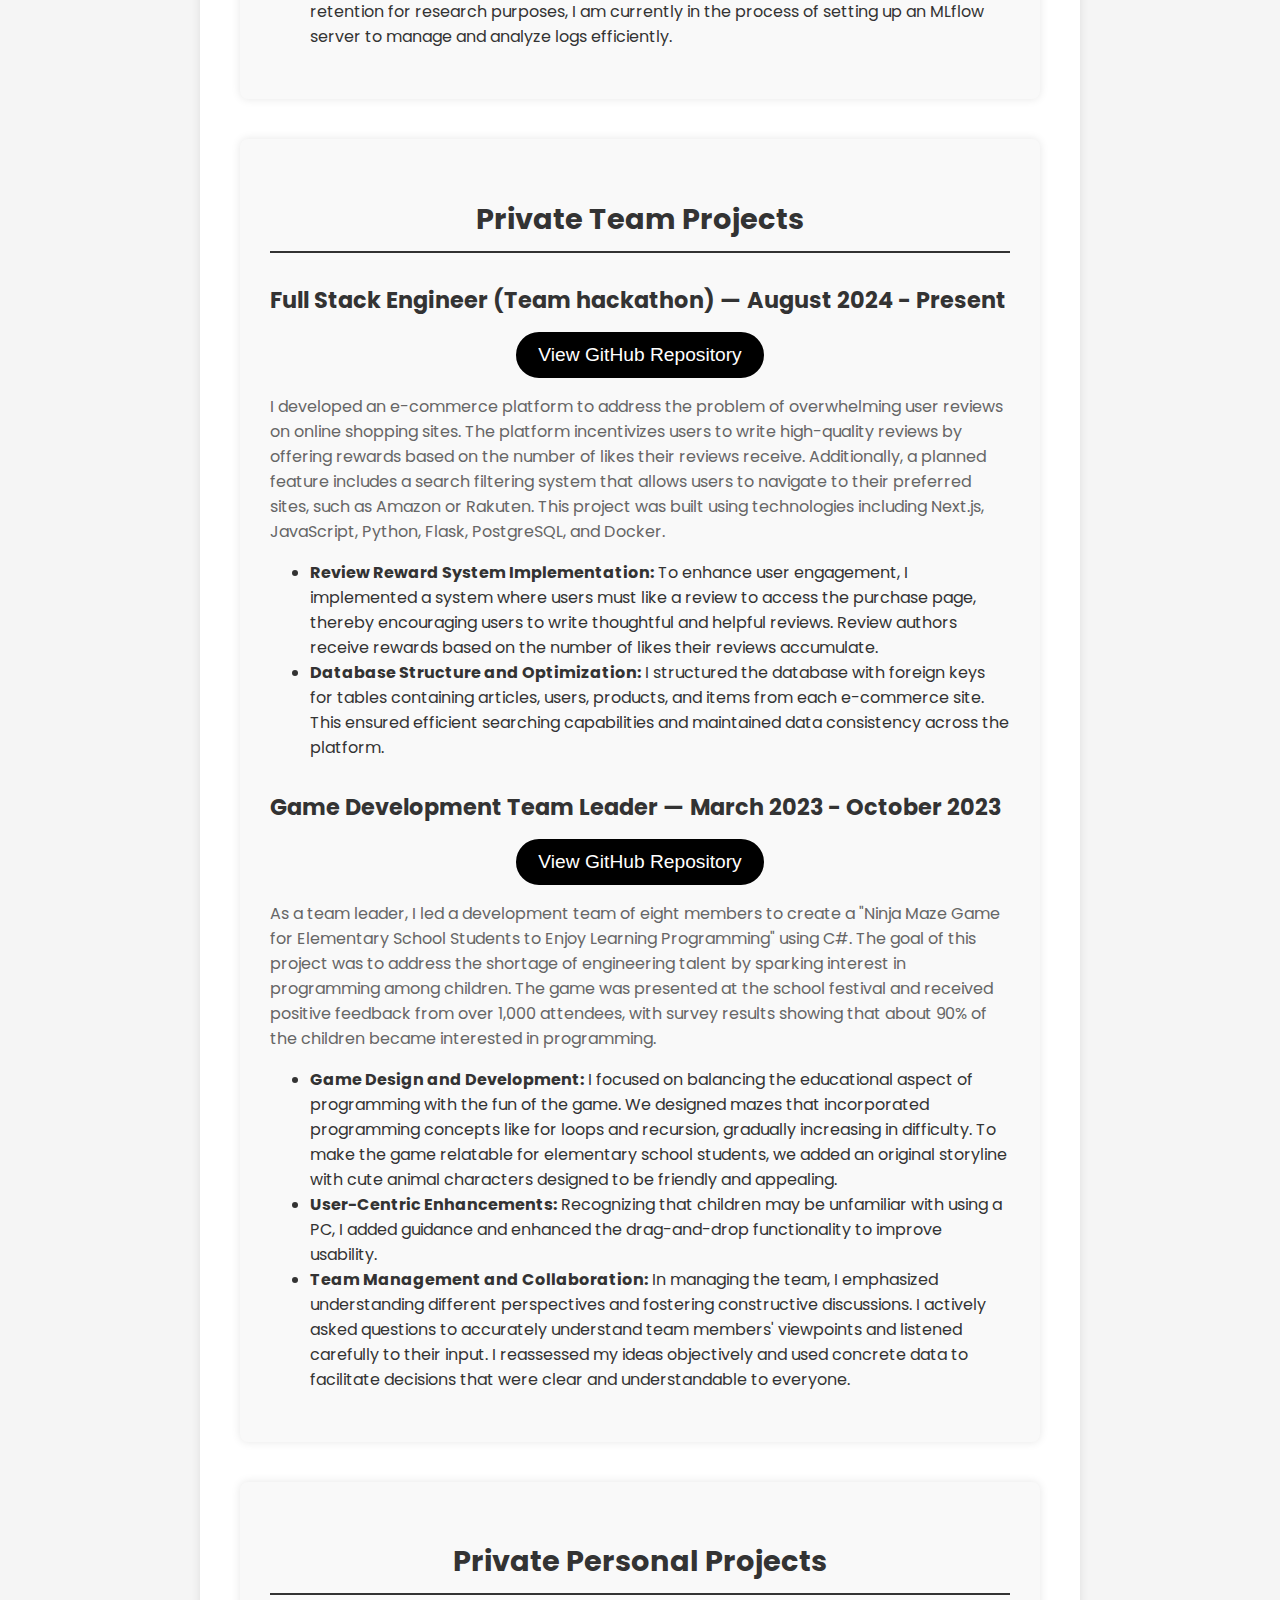
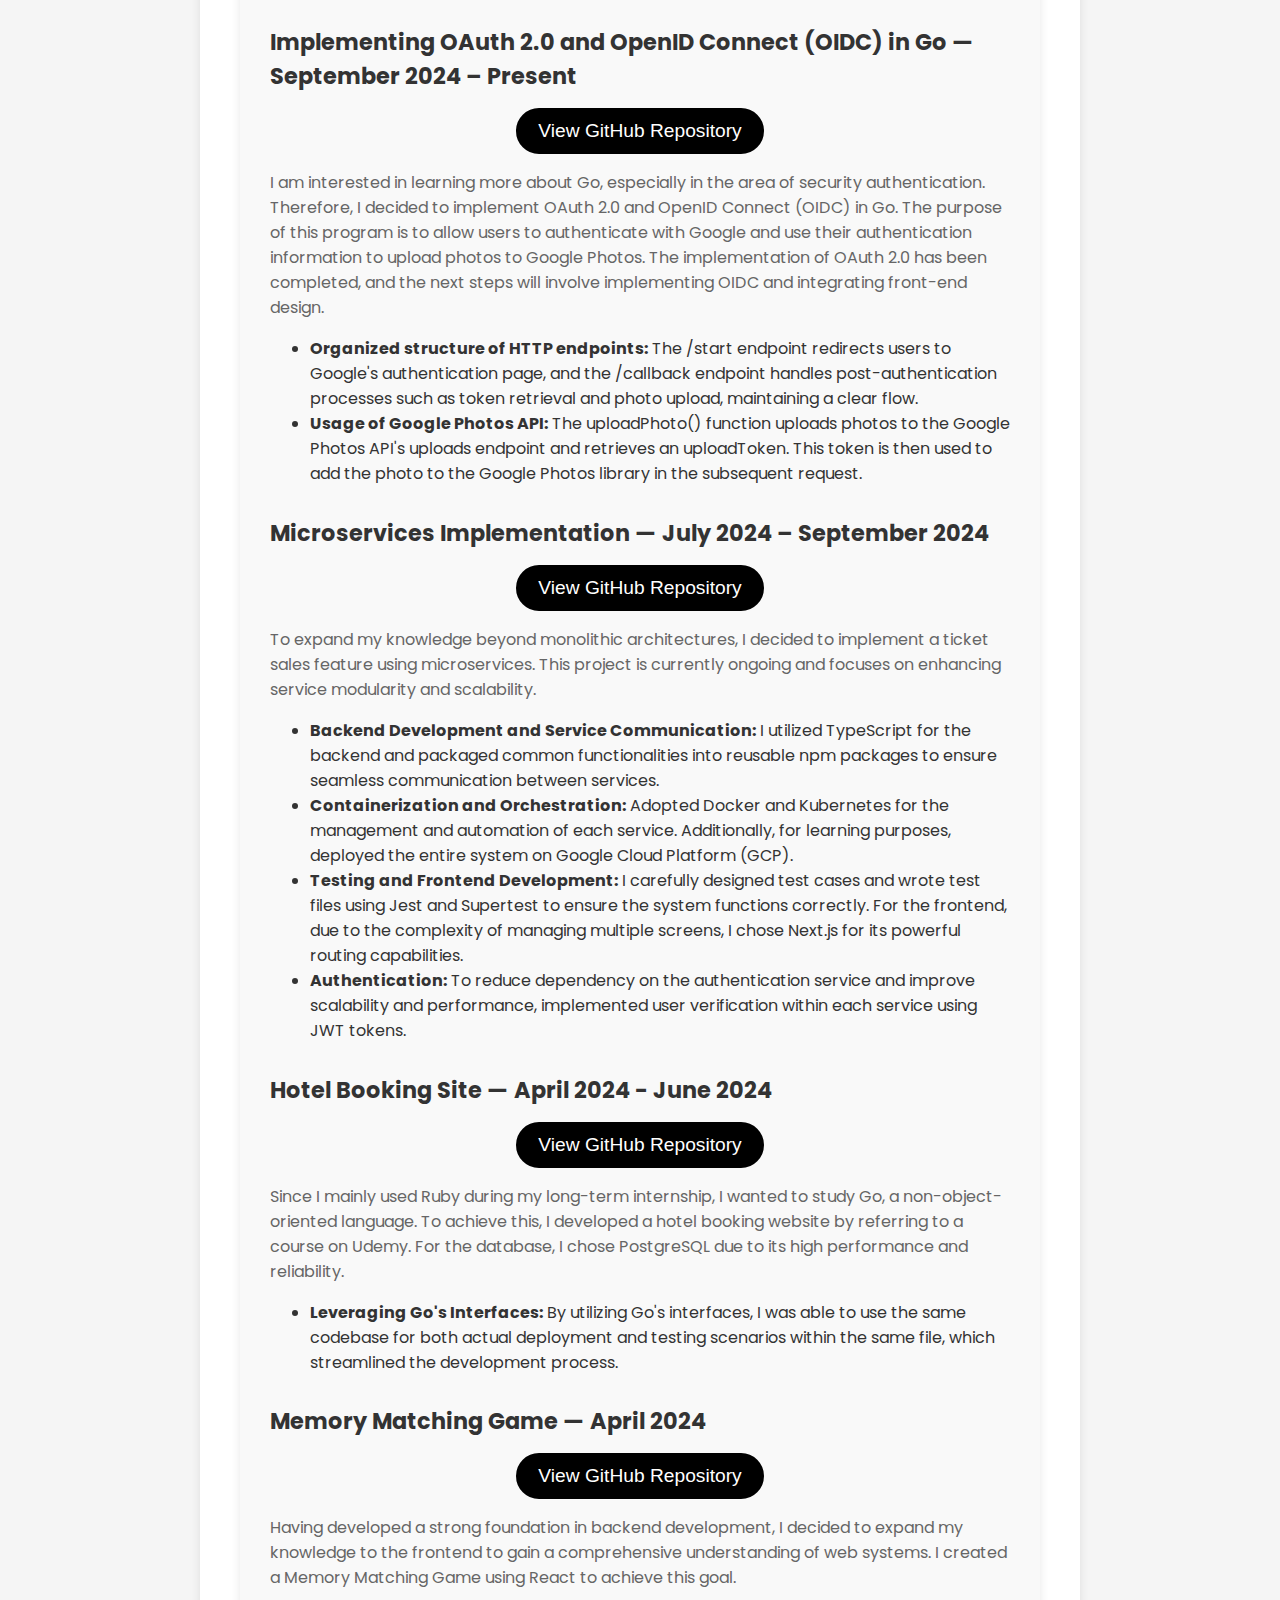
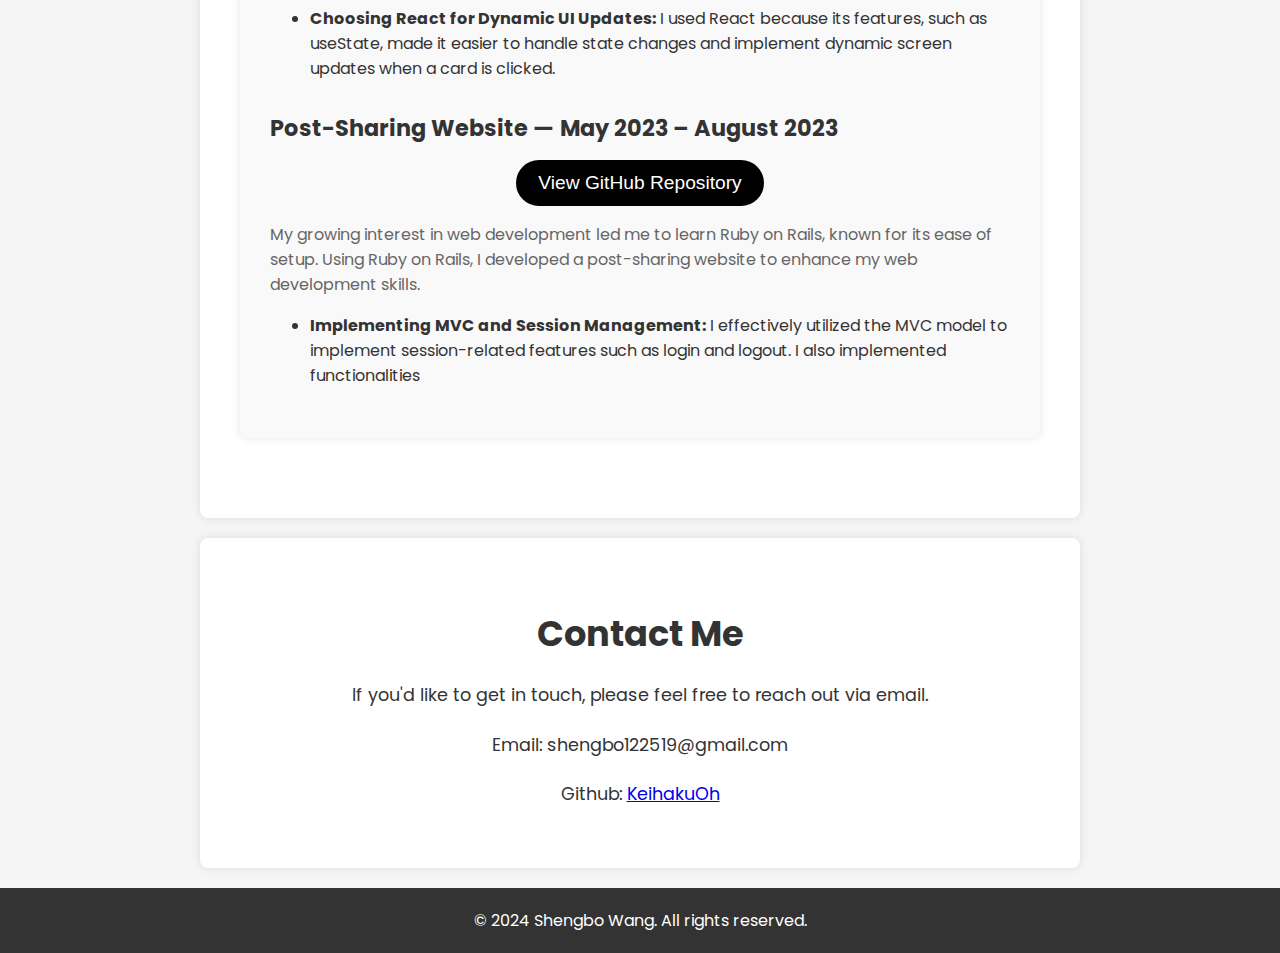
==== commit 0695767a: "update" ====
--- a/index.html
+++ b/index.html
@@ -1,659 +1,893 @@
 <!DOCTYPE html>
 <html lang="en">
-<head>
-  <meta charset="UTF-8">
-  <meta name="viewport" content="width=device-width, initial-scale=1.0">
-  <title>Shengbo's Portfolio</title>
-  <link href="https://fonts.googleapis.com/css2?family=Poppins:wght@300;400;500;600;700&display=swap" rel="stylesheet">
-  <link rel="stylesheet" href="styles.css">
-  <style>
-    body {
-      font-family: 'Poppins', sans-serif;
-      margin: 0;
-      padding: 0;
-      box-sizing: border-box;
-      background-color: #f5f5f5;
-      color: #333;
-    }
-
-    header {
-      background-color: #333;
-      color: #fff;
-      padding: 30px;
-      text-align: center;
-    }
-
-    header h1 {
-      margin: 0;
-      font-size: 2.5rem;
-    }
-
-    nav {
-      text-align: center;
-      margin-top: 20px;
-    }
-
-    nav a {
-      margin: 0 15px;
-      text-decoration: none;
-      color: #fff;
-      font-weight: 500;
-    }
-
-    .language-link {
-      position: absolute; /* 絶対配置で右上に配置 */
-      top: 10px; /* 上端からの位置を設定 */
-      right: 20px; /* 右端からの位置を設定 */
-      text-decoration: none; /* 下線を削除 */
-      font-weight: bold; /* 太字にする */
-      color: white; /* 文字色を白に設定 */
-      font-size: 1.2em; /* フォントサイズを大きくする */
-      border: 2px solid white; /* 白い枠線を追加 */
-      padding: 5px 10px; /* リンクにパディングを追加 */
-      border-radius: 5px; /* 角を少し丸める */
-      background-color: transparent; /* 背景色を透明にする */
-    }
-
-    section {
-      padding: 60px 0;
-      text-align: center;
-    }
-
-    section h2 {
-      font-size: 2.2rem;
-      margin-bottom: 20px;
-      color: #333;
-    }
-    .about h2 {
-      font-size: 1.8rem;
-      margin-top: 30px;
-      color: #333;
-      border-bottom: 2px solid #333;
-      padding-bottom: 10px;
-    }
-
-    .education-item {
-      margin-bottom: 20px;
-    }
-
-    .education-item h3 {
-      margin: 0;
-      font-size: 1.5rem;
-      color: #333;
-    }
-
-    .education-item p {
-      margin: 5px 0;
-      color: #666;
-      font-size: 1.1rem;
-    }
-
-    .degree {
-      font-size: 1.2rem;
-      font-weight: 500;
-      margin-bottom: 5px;
-      color: #333;
-    }
-
-    .dates {
-      font-size: 1rem;
-      color: #666;
-      margin-bottom: 20px;
-    }
-
-    h3 {
-      font-size: 1.5rem;
-      color: #333;
-      margin-bottom: 10px;
-    }
-
-
-
-    .profile-photo {
-      width: 250px;  /* 幅を大きく調整 */
-      height: 250px; /* 高さを大きく調整 */
-      border-radius: 50%;
-      object-fit: cover;
-      display: block;
-      margin: 0 auto 20px;
-      box-shadow: 0 6px 12px rgba(0, 0, 0, 0.1); /* 影を少し強調 */
-    }
-
-    .about, .skills, .projects, .contact {
-      background-color: #fff;
-      margin: 20px auto;
-      padding: 40px;
-      border-radius: 8px;
-      max-width: 800px;
-      box-shadow: 0 0 10px rgba(0, 0, 0, 0.1);
-    }
-
-    .about p, .skills p, .contact p {
-      font-size: 1.1rem;
-      line-height: 1.8;
-    }
-
-    .skills {
-      background-color: #fff;
-      margin: 20px auto;
-      padding: 40px;
-      border-radius: 8px;
-      max-width: 800px;
-      box-shadow: 0 0 10px rgba(0, 0, 0, 0.1);
-    }
-
-    .skills h2 {
-      text-align: center;
-      font-size: 2.2rem;
-      margin-bottom: 30px;
-      color: #333;
-    }
-
-    .skills-category {
-      margin-bottom: 30px;
-      padding: 20px;
-      border-left: 4px solid #333; /* カテゴリを視覚的に分けるための左ボーダー */
-      background-color: #f9f9f9; /* カテゴリ背景色 */
-      border-radius: 4px;
-    }
-
-    .skills-category h3 {
-      font-size: 1.8rem;
-      color: #333;
-      margin-bottom: 15px;
-    }
-
-    .skills-category p {
-      margin: 10px 0;
-      color: #666;
-      font-size: 1.1rem;
-    }
-
-    .skills-list {
-      display: flex;
-      justify-content: center;
-      flex-wrap: wrap;
-      margin-top: 10px; /* スキルリストのトップマージン */
-    }
-
-    .skills-list .skill {
-      background-color: #333;
-      color: #fff;
-      margin: 10px;
-      padding: 10px 20px;
-      border-radius: 20px;
-      font-size: 1rem; /* フォントサイズを統一 */
-      box-shadow: 0 4px 8px rgba(0, 0, 0, 0.1); /* 影を追加 */
-      transition: transform 0.3s ease; /* ホバーエフェクトのためのトランジション */
-    }
-
-    .skills-list .skill:hover {
-      transform: scale(1.1); /* ホバー時の拡大 */
-    }
-
-    .projects .project-item {
-      margin: 20px 0;
-      text-align: left;
-    }
-
-    .projects .project-item h3 {
-      color: #333;
-      margin-bottom: 10px;
-    }
-
-    .projects .project-item p {
-      color: #666;
-    }
-
-    .project-category {
-      background-color: #f9f9f9; /* 背景色を淡い色に */
-      padding: 30px;
-      margin-bottom: 40px; /* 各カテゴリの間隔を広げる */
-      border-radius: 8px; /* 角を丸くする */
-      box-shadow: 0 0 10px rgba(0, 0, 0, 0.1); /* 軽い影をつける */
-    }
-
-    .project-category h3 {
-      font-size: 1.8rem;
-      color: #333;
-      margin-bottom: 20px;
-      border-bottom: 2px solid #333; /* タイトルの下にボーダーを追加 */
-      padding-bottom: 10px; /* タイトル下の余白 */
-    }
-
-    .project-item {
-      margin-bottom: 20px; /* プロジェクト間の余白 */
-    }
-
-    .project-item h4 {
-      font-size: 1.4rem;
-      color: #333;
-      margin-bottom: 10px; /* プロジェクト名の下の余白 */
-    }
-
-    .project-item p {
-      color: #666;
-      font-size: 1rem;
-    }
-
-    .repository-link {
-      margin-top: 15px;
-      text-align: center; /* ボタンを中央に配置 */
-    }
-
-    .minimal-btn {
-      font-size: 1.2em; /* 少し大きめのフォントサイズ */
-      padding: 10px 20px; /* ボタンのパディングを調整 */
-      background-color: #000; /* ボタンの背景色を黒に */
-      color: #fff; /* テキストカラーを白に */
-      border: 2px solid #000; /* ボーダーを黒で設定 */
-      border-radius: 25px; /* 角を少し丸くする */
-      cursor: pointer; /* カーソルをポインターに */
-      transition: background-color 0.3s, color 0.3s; /* ホバー時のアニメーション */
-    }
-
-    .minimal-btn:hover {
-      background-color: #fff; /* ホバー時に背景を白に */
-      color: #000; /* ホバー時にテキストを黒に */
-    }
-
-
-    footer {
-      background-color: #333;
-      color: #fff;
-      text-align: center;
-      padding: 20px;
-      margin-top: 20px;
-    }
-
-    footer p {
-      margin: 0;
-    }
-  </style>
-</head>
-<body>
-
-<header>
-  <h1>Shengbo's Portfolio</h1>
-  <nav>
-    <a href="#about">About</a>
-    <a href="#skills">Skills</a>
-    <a href="#projects">Projects</a>
-    <a href="#contact">Contact</a>
-  </nav>
-  <a href="index_jp.html" class="language-link">日本語に切り替える</a>
-</header>
-
-<section id="about" class="about">
-  <h2>About Me</h2>
-  <!-- 画像を追加 -->
-  <img src="my-photo.jpg" alt="Your Name" class="profile-photo">
-  <p>Hello! I'm Shengbo Wang, a student at Waseda University in Japan. Since September 2022, I have been deeply committed to studying IT technology, exploring a wide range of fields that interest me. Over time, I developed a particular focus on web backend development and network security. Currently, I am dedicated to expanding my expertise in Go, Next.js, authentication, and microservices to build robust and scalable web applications.</p>
-
-  <!-- Education Section within About Me -->
-  <h2>Education</h2>
-  <div class="education-item">
-    <h3>Waseda University, Tokyo, JP</h3>
-    <p class="degree">Master of Electrical Engineering and Bioscience, School of Advanced Science and Engineering</p>
-    <p class="dates">April 2024 - March 2026</p>    
-  </div>
-  <div class="education-item">
-    <h3>Waseda University, Tokyo, JP</h3>
-    <p class="degree">Bachelor of Electrical Engineering and Bioscience, School of Advanced Science and Engineering</p>
-    <p class="dates">April 2020 – March 2024</p>   
-  </div>
-
-  <!-- Hobbies Section within About Me -->
-  <h2>Hobbies</h2>
-  <p>I enjoy exploring various cultures and traveling abroad. Some of the countries I have visited include France and Indonesia. In my free time, I also like working on personal tech projects, reading books on software architecture, and learning new programming languages.</p>
-</section>
-
-
-<section id="skills" class="skills">
-  <h2>Skills</h2>
-
-  <div class="skills-category">
-    <h3>Language Skills</h3>
-    <p><strong>Levels:</strong></p>
-    <div class="skills-list">
-      <div class="skill">Chinese: Native proficiency</div>
-      <div class="skill">Japanese: Native proficiency</div>
-      <div class="skill">English: Conversational proficiency</div>
-    </div>
-  </div>
-  
-  <!-- Programming Languages -->
-  <div class="skills-category">
-    <h3>Programming Languages</h3>
-    <p><strong>Proficient in:</strong></p>
-    <div class="skills-list">
-      <div class="skill">Python</div>
-      <div class="skill">Ruby</div>
-      <div class="skill">Go</div>
-    </div>
-    <p><strong>Familiar with:</strong></p>
-    <div class="skills-list">
-      <div class="skill">TypeScript</div>
-      <div class="skill">JavaScript</div>
-      <div class="skill">C#</div>
-    </div>
-    <p><strong>Experience with:</strong></p>
-    <div class="skills-list">
-      <div class="skill">C</div>
-      <div class="skill">SQL</div>
-      <div class="skill">R</div>
-    </div>
-  </div>
-  
-  <!-- Tech -->
-  <div class="skills-category">
-    <h3>Tech</h3>
-    <p><strong>Framework:</strong></p>
-    <div class="skills-list">
-      <div class="skill">Ruby on Rails</div>
-      <div class="skill">Flask</div>
-      <div class="skill">Express</div>
-      <div class="skill">Vue.js</div>
-      <div class="skill">React</div>
-      <div class="skill">Next.js</div>
-      <div class="skill">.NET Framework</div>
-      <div class="skill">TensorFlow</div>
-      <div class="skill">PyTorch</div>
-    </div>
-    <p><strong>UI Framework:</strong></p>
-    <div class="skills-list">
-      <div class="skill">Bootstrap</div>
-      <div class="skill">Material-UI</div>
-    </div>
-    <p><strong>Architecture:</strong></p>
-    <div class="skills-list">
-      <div class="skill">Microservices</div>
-    </div>
-    <p><strong>Database:</strong></p>
-    <div class="skills-list">
-      <div class="skill">MySQL</div>
-      <div class="skill">PostgreSQL</div>
-      <div class="skill">MongoDB</div>
-      <div class="skill">SQLite</div>
-    </div>
-    <p><strong>Containerization & Orchestration:</strong></p>
-    <div class="skills-list">
-      <div class="skill">Docker</div>
-      <div class="skill">Docker Compose</div>
-      <div class="skill">Kubernetes</div>
-    </div>
-    <p><strong>Version Control:</strong></p>
-    <div class="skills-list">
-      <div class="skill">Git</div>
-      <div class="skill">GitHub</div>
-    </div>
-    <p><strong>Operating System:</strong></p>
-    <div class="skills-list">
-      <div class="skill">Linux</div>
-    </div>
-    <p><strong>Testing Framework:</strong></p>
-    <div class="skills-list">
-      <div class="skill">Jest</div>
-      <div class="skill">Runn</div>
-      <div class="skill">RSpec</div>
-    </div>
-  </div>
-
-  <!-- Security -->
-  <div class="skills-category">
-    <h3>Security</h3>
-    
-    <!-- Tools & Technologies -->
-    <p><strong>Tools & Technologies:</strong></p>
-    <div class="skills-list">
-      <div class="skill">Prometheus & Grafana</div>
-      <div class="skill">pfSense</div>
-      <div class="skill">OpenVpn</div>
-      <div class="skill">OpenID Connect</div>
-    </div>
-    
-    <!-- Concepts -->
-    <p><strong>Concepts:</strong></p>
-    <div class="skills-list">
-      <div class="skill">Network Security</div>
-      <div class="skill">VPN Configuration</div>
-      <div class="skill">Two-Factor Authentication</div>
-      <div class="skill">Implementation of HTTPS Communication</div>
-    </div>
-  </div>
-
-  <!-- Certifications -->
-  <div class="skills-category">
-    <h3>Certifications</h3>
-    <div class="skills-list">
-      <div class="skill">Passed Japanese Language Proficiency Test N1(2024)</div>
-      <div class="skill">Passed Applied Information Technology Engineer Examination(2023)</div>
-      <div class="skill">Passed Fundamental Information Technology Engineer Examination(2022)</div>
-    </div>
-  </div>
-
-  <div class="skills-category">
-    <h3>Events & Participation</h3>
-    <div class="skills-list">
-      <div class="skill">Participant of the Security Mini Camp in Yamanashi 2024, organized by IPA</div>
-    </div>
-  </div>
-
-</section>
-
-<section id="projects" class="projects">
-  <h2>Projects</h2>
-  <!-- Professional Projects -->
-  <div class="project-category">
-    <h3>Professional Projects(Part Time)</h3>
-    
-    <div class="project-item">
-      <h4>Full Stack Engineer at CUUSOO SYSTEM (Tokyo, JP) — May 2023 - Present</h4>
+  <head>
+    <meta charset="UTF-8" />
+    <meta name="viewport" content="width=device-width, initial-scale=1.0" />
+    <title>Shengbo's Portfolio</title>
+    <link
+      href="https://fonts.googleapis.com/css2?family=Poppins:wght@300;400;500;600;700&display=swap"
+      rel="stylesheet"
+    />
+    <link rel="stylesheet" href="styles.css" />
+    <style>
+      body {
+        font-family: 'Poppins', sans-serif;
+        margin: 0;
+        padding: 0;
+        box-sizing: border-box;
+        background-color: #f5f5f5;
+        color: #333;
+      }
+
+      header {
+        background-color: #333;
+        color: #fff;
+        padding: 30px;
+        text-align: center;
+      }
+
+      header h1 {
+        margin: 0;
+        font-size: 2.5rem;
+      }
+
+      nav {
+        text-align: center;
+        margin-top: 20px;
+      }
+
+      nav a {
+        margin: 0 15px;
+        text-decoration: none;
+        color: #fff;
+        font-weight: 500;
+      }
+
+      .language-link {
+        position: absolute; /* 絶対配置で右上に配置 */
+        top: 10px; /* 上端からの位置を設定 */
+        right: 20px; /* 右端からの位置を設定 */
+        text-decoration: none; /* 下線を削除 */
+        font-weight: bold; /* 太字にする */
+        color: white; /* 文字色を白に設定 */
+        font-size: 1.2em; /* フォントサイズを大きくする */
+        border: 2px solid white; /* 白い枠線を追加 */
+        padding: 5px 10px; /* リンクにパディングを追加 */
+        border-radius: 5px; /* 角を少し丸める */
+        background-color: transparent; /* 背景色を透明にする */
+      }
+
+      section {
+        padding: 60px 0;
+        text-align: center;
+      }
+
+      section h2 {
+        font-size: 2.2rem;
+        margin-bottom: 20px;
+        color: #333;
+      }
+      .about h2 {
+        font-size: 1.8rem;
+        margin-top: 30px;
+        color: #333;
+        border-bottom: 2px solid #333;
+        padding-bottom: 10px;
+      }
+
+      .education-item {
+        margin-bottom: 20px;
+      }
+
+      .education-item h3 {
+        margin: 0;
+        font-size: 1.5rem;
+        color: #333;
+      }
+
+      .education-item p {
+        margin: 5px 0;
+        color: #666;
+        font-size: 1.1rem;
+      }
+
+      .degree {
+        font-size: 1.2rem;
+        font-weight: 500;
+        margin-bottom: 5px;
+        color: #333;
+      }
+
+      .dates {
+        font-size: 1rem;
+        color: #666;
+        margin-bottom: 20px;
+      }
+
+      h3 {
+        font-size: 1.5rem;
+        color: #333;
+        margin-bottom: 10px;
+      }
+
+      .profile-photo {
+        width: 250px; /* 幅を大きく調整 */
+        height: 250px; /* 高さを大きく調整 */
+        border-radius: 50%;
+        object-fit: cover;
+        display: block;
+        margin: 0 auto 20px;
+        box-shadow: 0 6px 12px rgba(0, 0, 0, 0.1); /* 影を少し強調 */
+      }
+
+      .about,
+      .skills,
+      .projects,
+      .contact {
+        background-color: #fff;
+        margin: 20px auto;
+        padding: 40px;
+        border-radius: 8px;
+        max-width: 800px;
+        box-shadow: 0 0 10px rgba(0, 0, 0, 0.1);
+      }
+
+      .about p,
+      .skills p,
+      .contact p {
+        font-size: 1.1rem;
+        line-height: 1.8;
+      }
+
+      .skills {
+        background-color: #fff;
+        margin: 20px auto;
+        padding: 40px;
+        border-radius: 8px;
+        max-width: 800px;
+        box-shadow: 0 0 10px rgba(0, 0, 0, 0.1);
+      }
+
+      .skills h2 {
+        text-align: center;
+        font-size: 2.2rem;
+        margin-bottom: 30px;
+        color: #333;
+      }
+
+      .skills-category {
+        margin-bottom: 30px;
+        padding: 20px;
+        border-left: 4px solid #333; /* カテゴリを視覚的に分けるための左ボーダー */
+        background-color: #f9f9f9; /* カテゴリ背景色 */
+        border-radius: 4px;
+      }
+
+      .skills-category h3 {
+        font-size: 1.8rem;
+        color: #333;
+        margin-bottom: 15px;
+      }
+
+      .skills-category p {
+        margin: 10px 0;
+        color: #666;
+        font-size: 1.1rem;
+      }
+
+      .skills-list {
+        display: flex;
+        justify-content: center;
+        flex-wrap: wrap;
+        margin-top: 10px; /* スキルリストのトップマージン */
+      }
+
+      .skills-list .skill {
+        background-color: #333;
+        color: #fff;
+        margin: 10px;
+        padding: 10px 20px;
+        border-radius: 20px;
+        font-size: 1rem; /* フォントサイズを統一 */
+        box-shadow: 0 4px 8px rgba(0, 0, 0, 0.1); /* 影を追加 */
+        transition: transform 0.3s ease; /* ホバーエフェクトのためのトランジション */
+      }
+
+      .skills-list .skill:hover {
+        transform: scale(1.1); /* ホバー時の拡大 */
+      }
+
+      .projects .project-item {
+        margin: 20px 0;
+        text-align: left;
+      }
+
+      .projects .project-item h3 {
+        color: #333;
+        margin-bottom: 10px;
+      }
+
+      .projects .project-item p {
+        color: #666;
+      }
+
+      .project-category {
+        background-color: #f9f9f9; /* 背景色を淡い色に */
+        padding: 30px;
+        margin-bottom: 40px; /* 各カテゴリの間隔を広げる */
+        border-radius: 8px; /* 角を丸くする */
+        box-shadow: 0 0 10px rgba(0, 0, 0, 0.1); /* 軽い影をつける */
+      }
+
+      .project-category h3 {
+        font-size: 1.8rem;
+        color: #333;
+        margin-bottom: 20px;
+        border-bottom: 2px solid #333; /* タイトルの下にボーダーを追加 */
+        padding-bottom: 10px; /* タイトル下の余白 */
+      }
+
+      .project-item {
+        margin-bottom: 20px; /* プロジェクト間の余白 */
+      }
+
+      .project-item h4 {
+        font-size: 1.4rem;
+        color: #333;
+        margin-bottom: 10px; /* プロジェクト名の下の余白 */
+      }
+
+      .project-item p {
+        color: #666;
+        font-size: 1rem;
+      }
+
+      .repository-link {
+        margin-top: 15px;
+        text-align: center; /* ボタンを中央に配置 */
+      }
+
+      .minimal-btn {
+        font-size: 1.2em; /* 少し大きめのフォントサイズ */
+        padding: 10px 20px; /* ボタンのパディングを調整 */
+        background-color: #000; /* ボタンの背景色を黒に */
+        color: #fff; /* テキストカラーを白に */
+        border: 2px solid #000; /* ボーダーを黒で設定 */
+        border-radius: 25px; /* 角を少し丸くする */
+        cursor: pointer; /* カーソルをポインターに */
+        transition: background-color 0.3s, color 0.3s; /* ホバー時のアニメーション */
+      }
+
+      .minimal-btn:hover {
+        background-color: #fff; /* ホバー時に背景を白に */
+        color: #000; /* ホバー時にテキストを黒に */
+      }
+
+      footer {
+        background-color: #333;
+        color: #fff;
+        text-align: center;
+        padding: 20px;
+        margin-top: 20px;
+      }
+
+      footer p {
+        margin: 0;
+      }
+    </style>
+  </head>
+  <body>
+    <header>
+      <h1>Shengbo's Portfolio</h1>
+      <nav>
+        <a href="#about">About</a>
+        <a href="#skills">Skills</a>
+        <a href="#projects">Projects</a>
+        <a href="#contact">Contact</a>
+      </nav>
+      <a href="index_jp.html" class="language-link">日本語に切り替える</a>
+    </header>
+
+    <section id="about" class="about">
+      <h2>About Me</h2>
+      <!-- 画像を追加 -->
+      <img src="my-photo.jpg" alt="Your Name" class="profile-photo" />
       <p>
-        As a part-time Full Stack Engineer, I have been involved in a project aimed at increasing user engagement and expanding the user base. I have utilized technologies such as Ruby (Ruby on Rails), JavaScript (React, Vue.js), Python, Docker, and MySQL to develop new features and enhance existing functionalities. Below are some key highlights of my contributions:
+        Hello! I'm Shengbo Wang, a student at Waseda University in Japan. Since
+        September 2022, I have been deeply committed to studying IT technology,
+        exploring a wide range of fields that interest me. Over time, I
+        developed a particular focus on web backend development and network
+        security. Currently, I am dedicated to expanding my expertise in Go,
+        Next.js, authentication, and microservices to build robust and scalable
+        web applications.
       </p>
-      <ul>
-        <li>
-          <strong>Implementing Two-Factor Authentication:</strong> To enhance user trust and security, I implemented a two-factor authentication (2FA) system using Ruby and Ruby on Rails. The authentication code was generated using a cryptographically secure random number generation algorithm, SecureRandom, ensuring robust security standards.
-        </li>
-        <li>
-          <strong>Developing Reply-to-Reply Feature for Comments:</strong> To support our user growth strategy, I worked on adding a reply-to-reply feature to the existing commenting system. Given the high load on the current server, we optimized the database by distinguishing between comment replies and replies to replies using a flag within the comments table, rather than creating new tables, thus maintaining database efficiency.
-        </li>
-        <li>
-          <strong>Implementation of a Comment Notification Settings System:</strong> Initially, I implemented a feature to notify users whenever a related article was commented on. However, it was determined that not all users needed such notifications every time. To address this, I improved the functionality to allow users to configure whether they want to receive notifications. This implementation was done using Ruby and Ruby on Rails. Additionally, since there were many common settings, I created a parent class and implemented inheritance from it. Furthermore, I considered different test cases depending on the device and conducted testing accordingly.
-        </li>
-        <li>
-          <strong>Implementation of a System to Display Company Information on a Map:</strong> To provide a clear visual representation of where companies are located within a specific area, I implemented a system that displays company information on a map. Additionally, I developed a user interface for inputting company location data and the backend logic to send and save that data. The system was built using Vue.js and Ruby on Rails.
-        </li>
-      </ul>
-    </div>
-    
-    <div class="project-item">
-      <h4>Infrastructure Engineer at Waseda University (Tokyo, JP) — April 2023 - Present</h4>
+
+      <!-- Education Section within About Me -->
+      <h2>Education</h2>
+      <div class="education-item">
+        <h3>Waseda University, Tokyo, JP</h3>
+        <p class="degree">
+          Master of Electrical Engineering and Bioscience, School of Advanced
+          Science and Engineering
+        </p>
+        <p class="dates">April 2024 - March 2026</p>
+      </div>
+      <div class="education-item">
+        <h3>Waseda University, Tokyo, JP</h3>
+        <p class="degree">
+          Bachelor of Electrical Engineering and Bioscience, School of Advanced
+          Science and Engineering
+        </p>
+        <p class="dates">April 2020 – March 2024</p>
+      </div>
+
+      <!-- Hobbies Section within About Me -->
+      <h2>Hobbies</h2>
       <p>
-        While in my fourth year as an undergraduate student and studying for the Applied Information Technology Engineer Examination, I developed a strong interest in networks and security. To gain practical experience, I joined the lab's server administration team, and in the spring of my first year as a Master's student, I took on the role of leader. My primary responsibilities include assembling and maintaining GPUs for research purposes and building and managing the laboratory network infrastructure. Key achievements include:
+        I enjoy exploring various cultures and traveling abroad. Some of the
+        countries I have visited include France and Indonesia. In my free time,
+        I also like working on personal tech projects, reading books on software
+        architecture, and learning new programming languages.
       </p>
-      <ul>
-        <li>
-          <strong>Upgrading Security Protocols and Rebuilding Servers:</strong> Recognizing the need for enhanced security, I upgraded the lab's server communication from HTTP to HTTPS by issuing a certificate myself. I also rebuilt the outdated Prometheus monitoring server from scratch and utilized Kubernetes for easy HTTPS communication setup. Additionally, I rebuilt the lab's outdated pfSense VPN server from scratch, implementing redundancy for improved reliability.
-        </li>
-        <li>
-          <strong>Establishing Secure Guest Wi-Fi and Network Segmentation:</strong> Noticing that visitors could only access the university's Wi-Fi, which led to slow communication, I set up a dedicated guest Wi-Fi for the lab. I also configured a firewall to ensure that guests do not have access to the internal network, thus maintaining network security.
-        </li>
-        <li>
-          <strong>Solving Storage Limitations and Implementing Log Retention Solutions:</strong> To address the recurring issue of "insufficient space for research environments," I mounted an SSD to expand storage capacity. Furthermore, recognizing the importance of log retention for research purposes, I am currently in the process of setting up an MLflow server to manage and analyze logs efficiently.
-        </li>
-      </ul>
-    </div>
-    
-  </div>
-  
-  <!-- Private Projects -->
-  <div class="project-category">
-    <h3>Private Team Projects</h3>
-    <div class="project-item">
-      <h4>Full Stack Engineer (Team hackathon) — August 2024 - Present</h4>
-      <div class="repository-link">
-        <a href="https://github.com/KeihakuOh/EC-sister" target="_blank" class="styled-link">
-          <button class="minimal-btn">
-            <i class="fab fa-github"></i> View GitHub Repository
-          </button>
-        </a>
-      </div>
+    </section>
+
+    <section id="skills" class="skills">
+      <h2>Skills</h2>
+
+      <div class="skills-category">
+        <h3>Language Skills</h3>
+        <p><strong>Levels:</strong></p>
+        <div class="skills-list">
+          <div class="skill">Chinese: Native proficiency</div>
+          <div class="skill">Japanese: Native proficiency</div>
+          <div class="skill">English: Conversational proficiency</div>
+        </div>
+      </div>
+
+      <!-- Programming Languages -->
+      <div class="skills-category">
+        <h3>Programming Languages</h3>
+        <p><strong>Proficient in:</strong></p>
+        <div class="skills-list">
+          <div class="skill">Python</div>
+          <div class="skill">Ruby</div>
+          <div class="skill">Go</div>
+        </div>
+        <p><strong>Familiar with:</strong></p>
+        <div class="skills-list">
+          <div class="skill">TypeScript</div>
+          <div class="skill">JavaScript</div>
+          <div class="skill">C#</div>
+        </div>
+        <p><strong>Experience with:</strong></p>
+        <div class="skills-list">
+          <div class="skill">C</div>
+          <div class="skill">SQL</div>
+          <div class="skill">R</div>
+        </div>
+      </div>
+
+      <!-- Tech -->
+      <div class="skills-category">
+        <h3>Tech</h3>
+        <p><strong>Framework:</strong></p>
+        <div class="skills-list">
+          <div class="skill">Ruby on Rails</div>
+          <div class="skill">Flask</div>
+          <div class="skill">Express</div>
+          <div class="skill">Vue.js</div>
+          <div class="skill">React</div>
+          <div class="skill">Next.js</div>
+          <div class="skill">.NET Framework</div>
+          <div class="skill">TensorFlow</div>
+          <div class="skill">PyTorch</div>
+        </div>
+        <p><strong>UI Framework:</strong></p>
+        <div class="skills-list">
+          <div class="skill">Bootstrap</div>
+          <div class="skill">Material-UI</div>
+        </div>
+        <p><strong>API Design:</strong></p>
+        <div class="skills-list">
+          <div class="skill">REST</div>
+          <div class="skill">GraphQL</div>
+        </div>
+        <p><strong>Architecture:</strong></p>
+        <div class="skills-list">
+          <div class="skill">Microservices</div>
+        </div>
+        <p><strong>Database:</strong></p>
+        <div class="skills-list">
+          <div class="skill">MySQL</div>
+          <div class="skill">PostgreSQL</div>
+          <div class="skill">MongoDB</div>
+          <div class="skill">SQLite</div>
+        </div>
+        <p><strong>Containerization & Orchestration:</strong></p>
+        <div class="skills-list">
+          <div class="skill">Docker</div>
+          <div class="skill">Docker Compose</div>
+          <div class="skill">Kubernetes</div>
+        </div>
+        <p><strong>Version Control:</strong></p>
+        <div class="skills-list">
+          <div class="skill">Git</div>
+          <div class="skill">GitHub</div>
+        </div>
+        <p><strong>Operating System:</strong></p>
+        <div class="skills-list">
+          <div class="skill">Linux</div>
+        </div>
+        <p><strong>Testing Framework:</strong></p>
+        <div class="skills-list">
+          <div class="skill">Jest</div>
+          <div class="skill">Runn</div>
+          <div class="skill">RSpec</div>
+        </div>
+      </div>
+
+      <!-- Security -->
+      <div class="skills-category">
+        <h3>Security</h3>
+
+        <!-- Tools & Technologies -->
+        <p><strong>Tools & Technologies:</strong></p>
+        <div class="skills-list">
+          <div class="skill">Prometheus & Grafana</div>
+          <div class="skill">pfSense</div>
+          <div class="skill">OpenVpn</div>
+          <div class="skill">OpenID Connect</div>
+        </div>
+
+        <!-- Concepts -->
+        <p><strong>Concepts:</strong></p>
+        <div class="skills-list">
+          <div class="skill">Network Security</div>
+          <div class="skill">VPN Configuration</div>
+          <div class="skill">Two-Factor Authentication</div>
+          <div class="skill">Implementation of HTTPS Communication</div>
+        </div>
+      </div>
+
+      <!-- Certifications -->
+      <div class="skills-category">
+        <h3>Certifications</h3>
+        <div class="skills-list">
+          <div class="skill">
+            Passed Japanese Language Proficiency Test N1(2024)
+          </div>
+          <div class="skill">
+            Passed Applied Information Technology Engineer Examination(2023)
+          </div>
+          <div class="skill">
+            Passed Fundamental Information Technology Engineer Examination(2022)
+          </div>
+        </div>
+      </div>
+
+      <div class="skills-category">
+        <h3>Events & Participation</h3>
+        <div class="skills-list">
+          <div class="skill">
+            Participant of the Security Mini Camp in Yamanashi 2024, organized
+            by IPA
+          </div>
+        </div>
+      </div>
+    </section>
+
+    <section id="projects" class="projects">
+      <h2>Projects</h2>
+      <!-- Professional Projects -->
+      <div class="project-category">
+        <h3>Professional Projects(Part Time)</h3>
+
+        <div class="project-item">
+          <h4>
+            Full Stack Engineer at CUUSOO SYSTEM (Tokyo, JP) — May 2023 -
+            Present
+          </h4>
+          <p>
+            As a part-time Full Stack Engineer, I have been involved in a
+            project aimed at increasing user engagement and expanding the user
+            base. I have utilized technologies such as Ruby (Ruby on Rails),
+            JavaScript (React, Vue.js), Python, Docker, and MySQL to develop new
+            features and enhance existing functionalities. Below are some key
+            highlights of my contributions:
+          </p>
+          <ul>
+            <li>
+              <strong>Implementing Two-Factor Authentication:</strong> To
+              enhance user trust and security, I implemented a two-factor
+              authentication (2FA) system using Ruby and Ruby on Rails. The
+              authentication code was generated using a cryptographically secure
+              random number generation algorithm, SecureRandom, ensuring robust
+              security standards.
+            </li>
+            <li>
+              <strong>Developing Reply-to-Reply Feature for Comments:</strong>
+              To support our user growth strategy, I worked on adding a
+              reply-to-reply feature to the existing commenting system. Given
+              the high load on the current server, we optimized the database by
+              distinguishing between comment replies and replies to replies
+              using a flag within the comments table, rather than creating new
+              tables, thus maintaining database efficiency.
+            </li>
+            <li>
+              <strong
+                >Implementation of a Comment Notification Settings
+                System:</strong
+              >
+              Initially, I implemented a feature to notify users whenever a
+              related article was commented on. However, it was determined that
+              not all users needed such notifications every time. To address
+              this, I improved the functionality to allow users to configure
+              whether they want to receive notifications. This implementation
+              was done using Ruby and Ruby on Rails. Additionally, since there
+              were many common settings, I created a parent class and
+              implemented inheritance from it. Furthermore, I considered
+              different test cases depending on the device and conducted testing
+              accordingly.
+            </li>
+            <li>
+              <strong
+                >Implementation of a System to Display Company Information on a
+                Map:</strong
+              >
+              To provide a clear visual representation of where companies are
+              located within a specific area, I implemented a system that
+              displays company information on a map. Additionally, I developed a
+              user interface for inputting company location data and the backend
+              logic to send and save that data. The system was built using
+              Vue.js and Ruby on Rails.
+            </li>
+          </ul>
+        </div>
+
+        <div class="project-item">
+          <h4>
+            Infrastructure Engineer at Waseda University (Tokyo, JP) — April
+            2023 - Present
+          </h4>
+          <p>
+            While in my fourth year as an undergraduate student and studying for
+            the Applied Information Technology Engineer Examination, I developed
+            a strong interest in networks and security. To gain practical
+            experience, I joined the lab's server administration team, and in
+            the spring of my first year as a Master's student, I took on the
+            role of leader. My primary responsibilities include assembling and
+            maintaining GPUs for research purposes and building and managing the
+            laboratory network infrastructure. Key achievements include:
+          </p>
+          <ul>
+            <li>
+              <strong
+                >Upgrading Security Protocols and Rebuilding Servers:</strong
+              >
+              Recognizing the need for enhanced security, I upgraded the lab's
+              server communication from HTTP to HTTPS by issuing a certificate
+              myself. I also rebuilt the outdated Prometheus monitoring server
+              from scratch and utilized Kubernetes for easy HTTPS communication
+              setup. Additionally, I rebuilt the lab's outdated pfSense VPN
+              server from scratch, implementing redundancy for improved
+              reliability.
+            </li>
+            <li>
+              <strong
+                >Establishing Secure Guest Wi-Fi and Network
+                Segmentation:</strong
+              >
+              Noticing that visitors could only access the university's Wi-Fi,
+              which led to slow communication, I set up a dedicated guest Wi-Fi
+              for the lab. I also configured a firewall to ensure that guests do
+              not have access to the internal network, thus maintaining network
+              security.
+            </li>
+            <li>
+              <strong
+                >Solving Storage Limitations and Implementing Log Retention
+                Solutions:</strong
+              >
+              To address the recurring issue of "insufficient space for research
+              environments," I mounted an SSD to expand storage capacity.
+              Furthermore, recognizing the importance of log retention for
+              research purposes, I am currently in the process of setting up an
+              MLflow server to manage and analyze logs efficiently.
+            </li>
+          </ul>
+        </div>
+      </div>
+
+      <!-- Private Projects -->
+      <div class="project-category">
+        <h3>Private Team Projects</h3>
+        <div class="project-item">
+          <h4>Full Stack Engineer (Team hackathon) — August 2024 - Present</h4>
+          <div class="repository-link">
+            <a
+              href="https://github.com/KeihakuOh/EC-sister"
+              target="_blank"
+              class="styled-link"
+            >
+              <button class="minimal-btn">
+                <i class="fab fa-github"></i> View GitHub Repository
+              </button>
+            </a>
+          </div>
+          <p>
+            I developed an e-commerce platform to address the problem of
+            overwhelming user reviews on online shopping sites. The platform
+            incentivizes users to write high-quality reviews by offering rewards
+            based on the number of likes their reviews receive. Additionally, a
+            planned feature includes a search filtering system that allows users
+            to navigate to their preferred sites, such as Amazon or Rakuten.
+            This project was built using technologies including Next.js,
+            JavaScript, Python, Flask, PostgreSQL, and Docker.
+          </p>
+          <ul>
+            <li>
+              <strong>Review Reward System Implementation:</strong> To enhance
+              user engagement, I implemented a system where users must like a
+              review to access the purchase page, thereby encouraging users to
+              write thoughtful and helpful reviews. Review authors receive
+              rewards based on the number of likes their reviews accumulate.
+            </li>
+            <li>
+              <strong>Database Structure and Optimization:</strong> I structured
+              the database with foreign keys for tables containing articles,
+              users, products, and items from each e-commerce site. This ensured
+              efficient searching capabilities and maintained data consistency
+              across the platform.
+            </li>
+          </ul>
+        </div>
+
+        <div class="project-item">
+          <h4>Game Development Team Leader — March 2023 - October 2023</h4>
+          <div class="repository-link">
+            <a
+              href="https://github.com/KeihakuOh/WaseNinja"
+              target="_blank"
+              class="styled-link"
+            >
+              <button class="minimal-btn">
+                <i class="fab fa-github"></i> View GitHub Repository
+              </button>
+            </a>
+          </div>
+          <p>
+            As a team leader, I led a development team of eight members to
+            create a "Ninja Maze Game for Elementary School Students to Enjoy
+            Learning Programming" using C#. The goal of this project was to
+            address the shortage of engineering talent by sparking interest in
+            programming among children. The game was presented at the school
+            festival and received positive feedback from over 1,000 attendees,
+            with survey results showing that about 90% of the children became
+            interested in programming.
+          </p>
+          <ul>
+            <li>
+              <strong>Game Design and Development:</strong> I focused on
+              balancing the educational aspect of programming with the fun of
+              the game. We designed mazes that incorporated programming concepts
+              like for loops and recursion, gradually increasing in difficulty.
+              To make the game relatable for elementary school students, we
+              added an original storyline with cute animal characters designed
+              to be friendly and appealing.
+            </li>
+            <li>
+              <strong>User-Centric Enhancements:</strong>
+              Recognizing that children may be unfamiliar with using a PC, I
+              added guidance and enhanced the drag-and-drop functionality to
+              improve usability.
+            </li>
+            <li>
+              <strong>Team Management and Collaboration:</strong> In managing
+              the team, I emphasized understanding different perspectives and
+              fostering constructive discussions. I actively asked questions to
+              accurately understand team members' viewpoints and listened
+              carefully to their input. I reassessed my ideas objectively and
+              used concrete data to facilitate decisions that were clear and
+              understandable to everyone.
+            </li>
+          </ul>
+        </div>
+      </div>
+
+      <div class="project-category">
+        <h3>Private Personal Projects</h3>
+        <div class="project-item">
+          <h4>
+            Implementing OAuth 2.0 and OpenID Connect (OIDC) in Go — September
+            2024 – Present
+          </h4>
+          <div class="repository-link">
+            <a
+              href="https://github.com/KeihakuOh/Auth-go"
+              target="_blank"
+              class="styled-link"
+            >
+              <button class="minimal-btn">
+                <i class="fab fa-github"></i> View GitHub Repository
+              </button>
+            </a>
+          </div>
+          <p>
+            I am interested in learning more about Go, especially in the area of
+            security authentication. Therefore, I decided to implement OAuth 2.0
+            and OpenID Connect (OIDC) in Go. The purpose of this program is to
+            allow users to authenticate with Google and use their authentication
+            information to upload photos to Google Photos. The implementation of
+            OAuth 2.0 has been completed, and the next steps will involve
+            implementing OIDC and integrating front-end design.
+          </p>
+          <ul>
+            <li>
+              <strong>Organized structure of HTTP endpoints:</strong> The /start
+              endpoint redirects users to Google's authentication page, and the
+              /callback endpoint handles post-authentication processes such as
+              token retrieval and photo upload, maintaining a clear flow.
+            </li>
+            <li>
+              <strong>Usage of Google Photos API:</strong> The uploadPhoto()
+              function uploads photos to the Google Photos API's uploads
+              endpoint and retrieves an uploadToken. This token is then used to
+              add the photo to the Google Photos library in the subsequent
+              request.
+            </li>
+          </ul>
+        </div>
+        <div class="project-item">
+          <h4>Microservices Implementation — July 2024 – September 2024</h4>
+          <div class="repository-link">
+            <a
+              href="https://github.com/KeihakuOh/Multi-Service-Apps"
+              target="_blank"
+              class="styled-link"
+            >
+              <button class="minimal-btn">
+                <i class="fab fa-github"></i> View GitHub Repository
+              </button>
+            </a>
+          </div>
+          <p>
+            To expand my knowledge beyond monolithic architectures, I decided to
+            implement a ticket sales feature using microservices. This project
+            is currently ongoing and focuses on enhancing service modularity and
+            scalability.
+          </p>
+          <ul>
+            <li>
+              <strong>Backend Development and Service Communication:</strong> I
+              utilized TypeScript for the backend and packaged common
+              functionalities into reusable npm packages to ensure seamless
+              communication between services.
+            </li>
+            <li>
+              <strong>Containerization and Orchestration:</strong> Adopted
+              Docker and Kubernetes for the management and automation of each
+              service. Additionally, for learning purposes, deployed the entire
+              system on Google Cloud Platform (GCP).
+            </li>
+            <li>
+              <strong>Testing and Frontend Development:</strong> I carefully
+              designed test cases and wrote test files using Jest and Supertest
+              to ensure the system functions correctly. For the frontend, due to
+              the complexity of managing multiple screens, I chose Next.js for
+              its powerful routing capabilities.
+            </li>
+            <li>
+              <strong>Authentication:</strong>
+              To reduce dependency on the authentication service and improve
+              scalability and performance, implemented user verification within
+              each service using JWT tokens.
+            </li>
+          </ul>
+        </div>
+
+        <div class="project-item">
+          <h4>Hotel Booking Site — April 2024 - June 2024</h4>
+          <div class="repository-link">
+            <a
+              href="https://github.com/KeihakuOh/Go-App"
+              target="_blank"
+              class="styled-link"
+            >
+              <button class="minimal-btn">
+                <i class="fab fa-github"></i> View GitHub Repository
+              </button>
+            </a>
+          </div>
+          <p>
+            Since I mainly used Ruby during my long-term internship, I wanted to
+            study Go, a non-object-oriented language. To achieve this, I
+            developed a hotel booking website by referring to a course on Udemy.
+            For the database, I chose PostgreSQL due to its high performance and
+            reliability.
+          </p>
+          <ul>
+            <li>
+              <strong>Leveraging Go's Interfaces:</strong> By utilizing Go's
+              interfaces, I was able to use the same codebase for both actual
+              deployment and testing scenarios within the same file, which
+              streamlined the development process.
+            </li>
+          </ul>
+        </div>
+
+        <div class="project-item">
+          <h4>Memory Matching Game — April 2024</h4>
+          <div class="repository-link">
+            <a
+              href="https://github.com/KeihakuOh/memory_game"
+              target="_blank"
+              class="styled-link"
+            >
+              <button class="minimal-btn">
+                <i class="fab fa-github"></i> View GitHub Repository
+              </button>
+            </a>
+          </div>
+          <p>
+            Having developed a strong foundation in backend development, I
+            decided to expand my knowledge to the frontend to gain a
+            comprehensive understanding of web systems. I created a Memory
+            Matching Game using React to achieve this goal.
+          </p>
+          <ul>
+            <li>
+              <strong>Choosing React for Dynamic UI Updates:</strong> I used
+              React because its features, such as useState, made it easier to
+              handle state changes and implement dynamic screen updates when a
+              card is clicked.
+            </li>
+          </ul>
+        </div>
+
+        <div class="project-item">
+          <h4>Post-Sharing Website — May 2023 – August 2023</h4>
+          <div class="repository-link">
+            <a
+              href="https://github.com/KeihakuOh/Rails-lesson"
+              target="_blank"
+              class="styled-link"
+            >
+              <button class="minimal-btn">
+                <i class="fab fa-github"></i> View GitHub Repository
+              </button>
+            </a>
+          </div>
+          <p>
+            My growing interest in web development led me to learn Ruby on
+            Rails, known for its ease of setup. Using Ruby on Rails, I developed
+            a post-sharing website to enhance my web development skills.
+          </p>
+          <ul>
+            <li>
+              <strong>Implementing MVC and Session Management:</strong> I
+              effectively utilized the MVC model to implement session-related
+              features such as login and logout. I also implemented
+              functionalities
+            </li>
+          </ul>
+        </div>
+      </div>
+    </section>
+
+    <section id="contact" class="contact">
+      <h2>Contact Me</h2>
       <p>
-        I developed an e-commerce platform to address the problem of overwhelming user reviews on online shopping sites. The platform incentivizes users to write high-quality reviews by offering rewards based on the number of likes their reviews receive. Additionally, a planned feature includes a search filtering system that allows users to navigate to their preferred sites, such as Amazon or Rakuten. This project was built using technologies including Next.js, JavaScript, Python, Flask, PostgreSQL, and Docker.
+        If you'd like to get in touch, please feel free to reach out via email.
       </p>
-      <ul>
-        <li>
-          <strong>Review Reward System Implementation:</strong> To enhance user engagement, I implemented a system where users must like a review to access the purchase page, thereby encouraging users to write thoughtful and helpful reviews. Review authors receive rewards based on the number of likes their reviews accumulate.
-        </li>
-        <li>
-          <strong>Database Structure and Optimization:</strong> I structured the database with foreign keys for tables containing articles, users, products, and items from each e-commerce site. This ensured efficient searching capabilities and maintained data consistency across the platform.
-        </li>
-      </ul>
-    </div>
-    
-    <div class="project-item">
-      <h4>Game Development Team Leader — March 2023 - October 2023</h4>
-      <div class="repository-link">
-        <a href="https://github.com/KeihakuOh/WaseNinja" target="_blank" class="styled-link">
-          <button class="minimal-btn">
-            <i class="fab fa-github"></i> View GitHub Repository
-          </button>
-        </a>
-      </div>
+      <p>Email: shengbo122519@gmail.com</p>
       <p>
-        As a team leader, I led a development team of eight members to create a "Ninja Maze Game for Elementary School Students to Enjoy Learning Programming" using C#. The goal of this project was to address the shortage of engineering talent by sparking interest in programming among children. The game was presented at the school festival and received positive feedback from over 1,000 attendees, with survey results showing that about 90% of the children became interested in programming.
+        Github:
+        <a href="https://github.com/KeihakuOh" target="_blank">KeihakuOh</a>
       </p>
-      <ul>
-        <li>
-          <strong>Game Design and Development:</strong> I focused on balancing the educational aspect of programming with the fun of the game. We designed mazes that incorporated programming concepts like for loops and recursion, gradually increasing in difficulty. To make the game relatable for elementary school students, we added an original storyline with cute animal characters designed to be friendly and appealing.
-        </li>
-        <li>
-          <strong>Team Management and Collaboration:</strong> In managing the team, I emphasized understanding different perspectives and fostering constructive discussions. I actively asked questions to accurately understand team members' viewpoints and listened carefully to their input. I reassessed my ideas objectively and used concrete data to facilitate decisions that were clear and understandable to everyone.
-        </li>
-      </ul>
-    </div>
-  </div>
-  
-  <div class="project-category">
-    <h3>Private Personal Projects</h3>
-    <div class="project-item">
-      <h4>Implementing OAuth 2.0 and OpenID Connect (OIDC) in Go — September 2024 – Present</h4>
-      <div class="repository-link">
-        <a href="https://github.com/KeihakuOh/Auth-go" target="_blank" class="styled-link">
-          <button class="minimal-btn">
-            <i class="fab fa-github"></i> View GitHub Repository
-          </button>
-        </a>
-      </div>
-      <p>
-        I am interested in learning more about Go, especially in the area of security authentication. Therefore, I decided to implement OAuth 2.0 and OpenID Connect (OIDC) in Go. The purpose of this program is to allow users to authenticate with Google and use their authentication information to upload photos to Google Photos. The implementation of OAuth 2.0 has been completed, and the next steps will involve implementing OIDC and integrating front-end design.
-      </p>
-      <ul>
-        <li>
-          <strong>Organized structure of HTTP endpoints:</strong> The /start endpoint redirects users to Google's authentication page, and the /callback endpoint handles post-authentication processes such as token retrieval and photo upload, maintaining a clear flow.
-        </li>
-        <li>
-          <strong>Usage of Google Photos API:</strong> The uploadPhoto() function uploads photos to the Google Photos API's uploads endpoint and retrieves an uploadToken. This token is then used to add the photo to the Google Photos library in the subsequent request.
-        </li>
-      </ul>      
-    </div>
-    <div class="project-item">
-      <h4>Microservices Implementation — July 2024 – Present</h4>
-      <div class="repository-link">
-        <a href="https://github.com/KeihakuOh/Multi-Service-Apps" target="_blank" class="styled-link">
-          <button class="minimal-btn">
-            <i class="fab fa-github"></i> View GitHub Repository
-          </button>
-        </a>
-      </div>
-      <p>
-        To expand my knowledge beyond monolithic architectures, I decided to implement a ticket sales feature using microservices. This project is currently ongoing and focuses on enhancing service modularity and scalability.
-      </p>
-      <ul>
-        <li>
-          <strong>Backend Development and Service Communication:</strong> I utilized TypeScript for the backend and packaged common functionalities into reusable npm packages to ensure seamless communication between services.
-        </li>
-        <li>
-          <strong>Containerization and Orchestration:</strong> To manage and automate each service, I employed Docker and Kubernetes, deploying the entire system on Google Cloud Platform (GCP).
-        </li>
-        <li>
-          <strong>Testing and Frontend Development:</strong> I carefully designed test cases and wrote test files using Jest and Supertest to ensure the system functions correctly. For the frontend, due to the complexity of managing multiple screens, I chose Next.js for its powerful routing capabilities.
-        </li>
-      </ul>
-    </div>
-    
-    <div class="project-item">
-      <h4>Hotel Booking Site — April 2024 - June 2024</h4>
-      <div class="repository-link">
-        <a href="https://github.com/KeihakuOh/Go-App" target="_blank" class="styled-link">
-          <button class="minimal-btn">
-            <i class="fab fa-github"></i> View GitHub Repository
-          </button>
-        </a>
-      </div>
-      <p>
-        Since I mainly used Ruby during my long-term internship, I wanted to study Go, a non-object-oriented language. To achieve this, I developed a hotel booking website by referring to a course on Udemy. For the database, I chose PostgreSQL due to its high performance and reliability.
-      </p>
-      <ul>
-        <li>
-          <strong>Leveraging Go's Interfaces:</strong> By utilizing Go's interfaces, I was able to use the same codebase for both actual deployment and testing scenarios within the same file, which streamlined the development process.
-        </li>
-      </ul>
-    </div>
-    
-    <div class="project-item">
-      <h4>Memory Matching Game — April 2024</h4>
-      <div class="repository-link">
-        <a href="https://github.com/KeihakuOh/memory_game" target="_blank" class="styled-link">
-          <button class="minimal-btn">
-            <i class="fab fa-github"></i> View GitHub Repository
-          </button>
-        </a>
-      </div>
-      <p>
-        Having developed a strong foundation in backend development, I decided to expand my knowledge to the frontend to gain a comprehensive understanding of web systems. I created a Memory Matching Game using React to achieve this goal.
-      </p>
-      <ul>
-        <li>
-          <strong>Choosing React for Dynamic UI Updates:</strong> I used React because its features, such as useState, made it easier to handle state changes and implement dynamic screen updates when a card is clicked.
-        </li>
-      </ul>
-    </div>
-    
-    <div class="project-item">
-      <h4>Post-Sharing Website — May 2023 – August 2023</h4>
-      <div class="repository-link">
-        <a href="https://github.com/KeihakuOh/Rails-lesson" target="_blank" class="styled-link">
-          <button class="minimal-btn">
-            <i class="fab fa-github"></i> View GitHub Repository
-          </button>
-        </a>
-      </div>
-      <p>
-        My growing interest in web development led me to learn Ruby on Rails, known for its ease of setup. Using Ruby on Rails, I developed a post-sharing website to enhance my web development skills.
-      </p>
-      <ul>
-        <li>
-          <strong>Implementing MVC and Session Management:</strong> I effectively utilized the MVC model to implement session-related features such as login and logout. I also implemented functionalities
-        </li>
-      </ul>
-    </div>
-  </div>
-</section>
-
-
-<section id="contact" class="contact">
-  <h2>Contact Me</h2>
-  <p>If you'd like to get in touch, please feel free to reach out via email.</p>
-  <p>Email: shengbo122519@gmail.com</p>
-  <p>Github: <a href="https://github.com/KeihakuOh" target="_blank">KeihakuOh</a></p>
-</section>
-
-<footer>
-  <p>&copy; 2024 Shengbo Wang. All rights reserved.</p>
-</footer>
-
-</body>
+    </section>
+
+    <footer>
+      <p>&copy; 2024 Shengbo Wang. All rights reserved.</p>
+    </footer>
+  </body>
 </html>
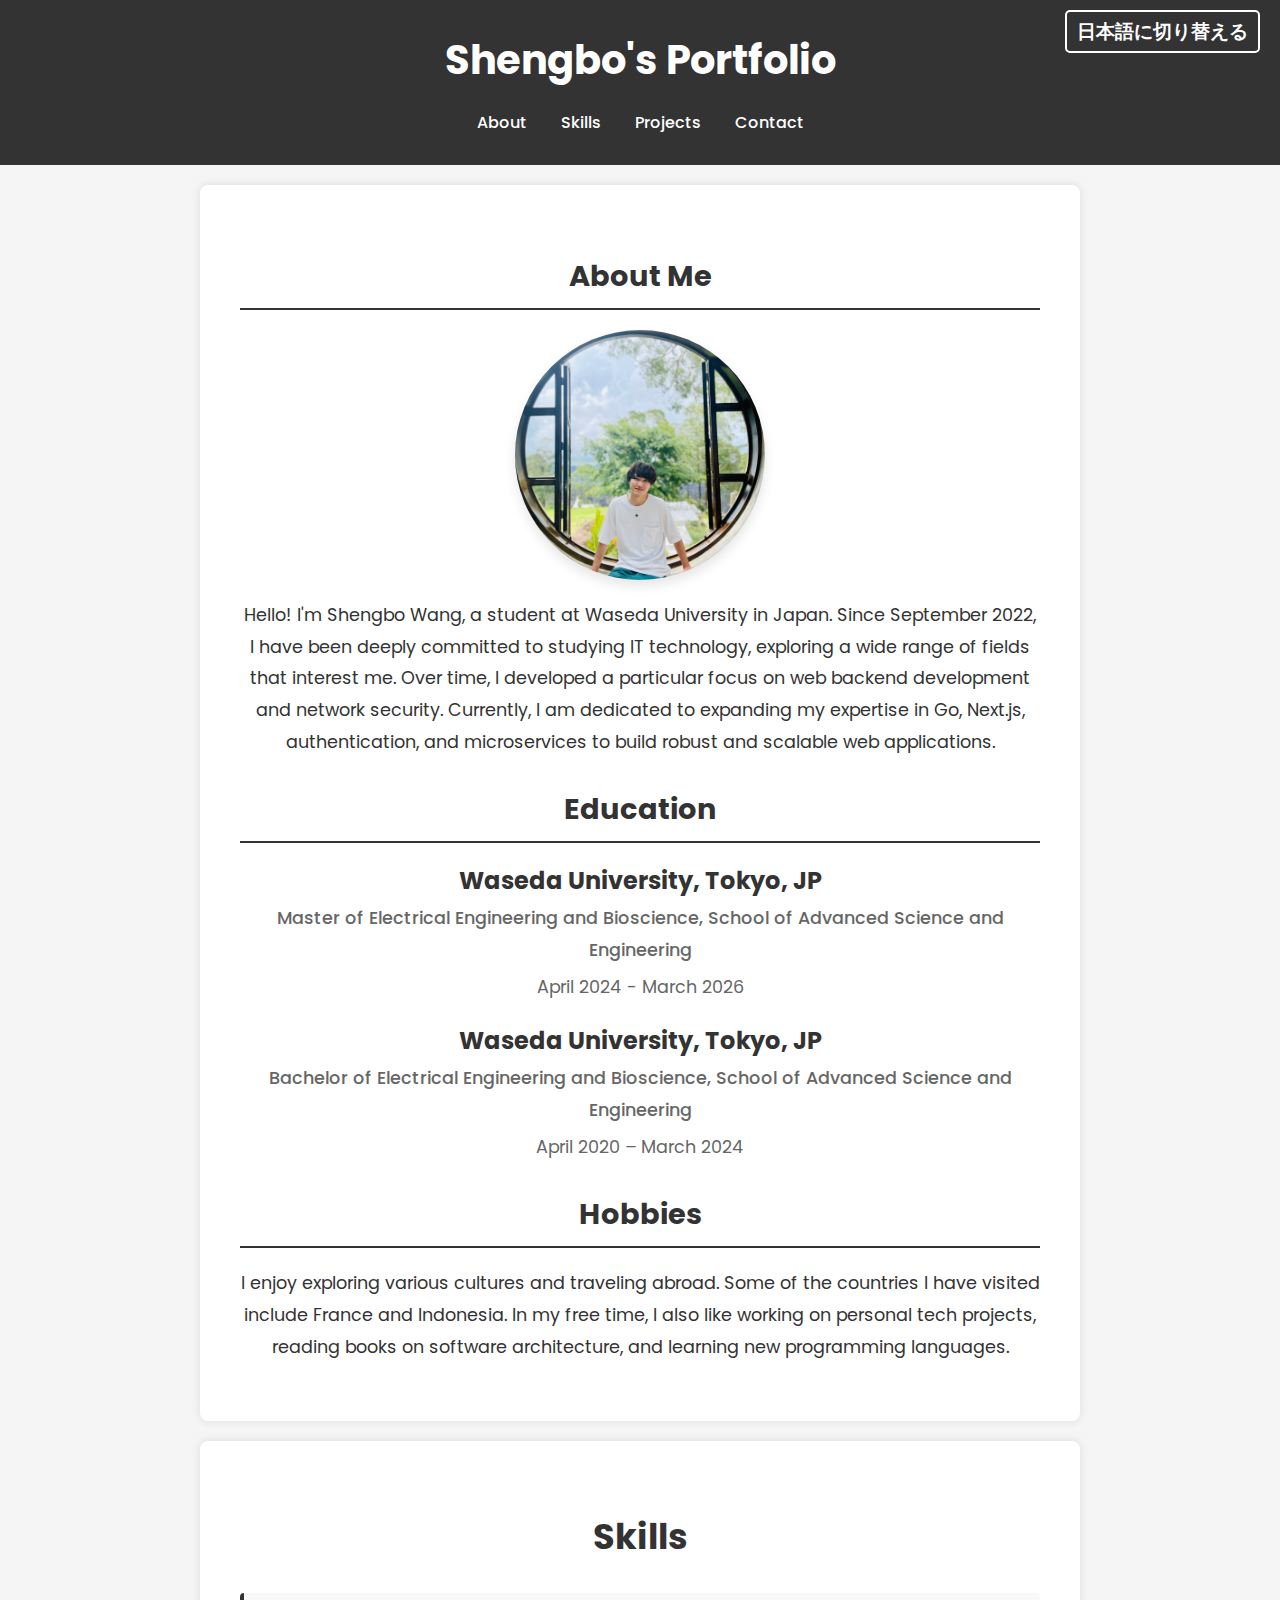
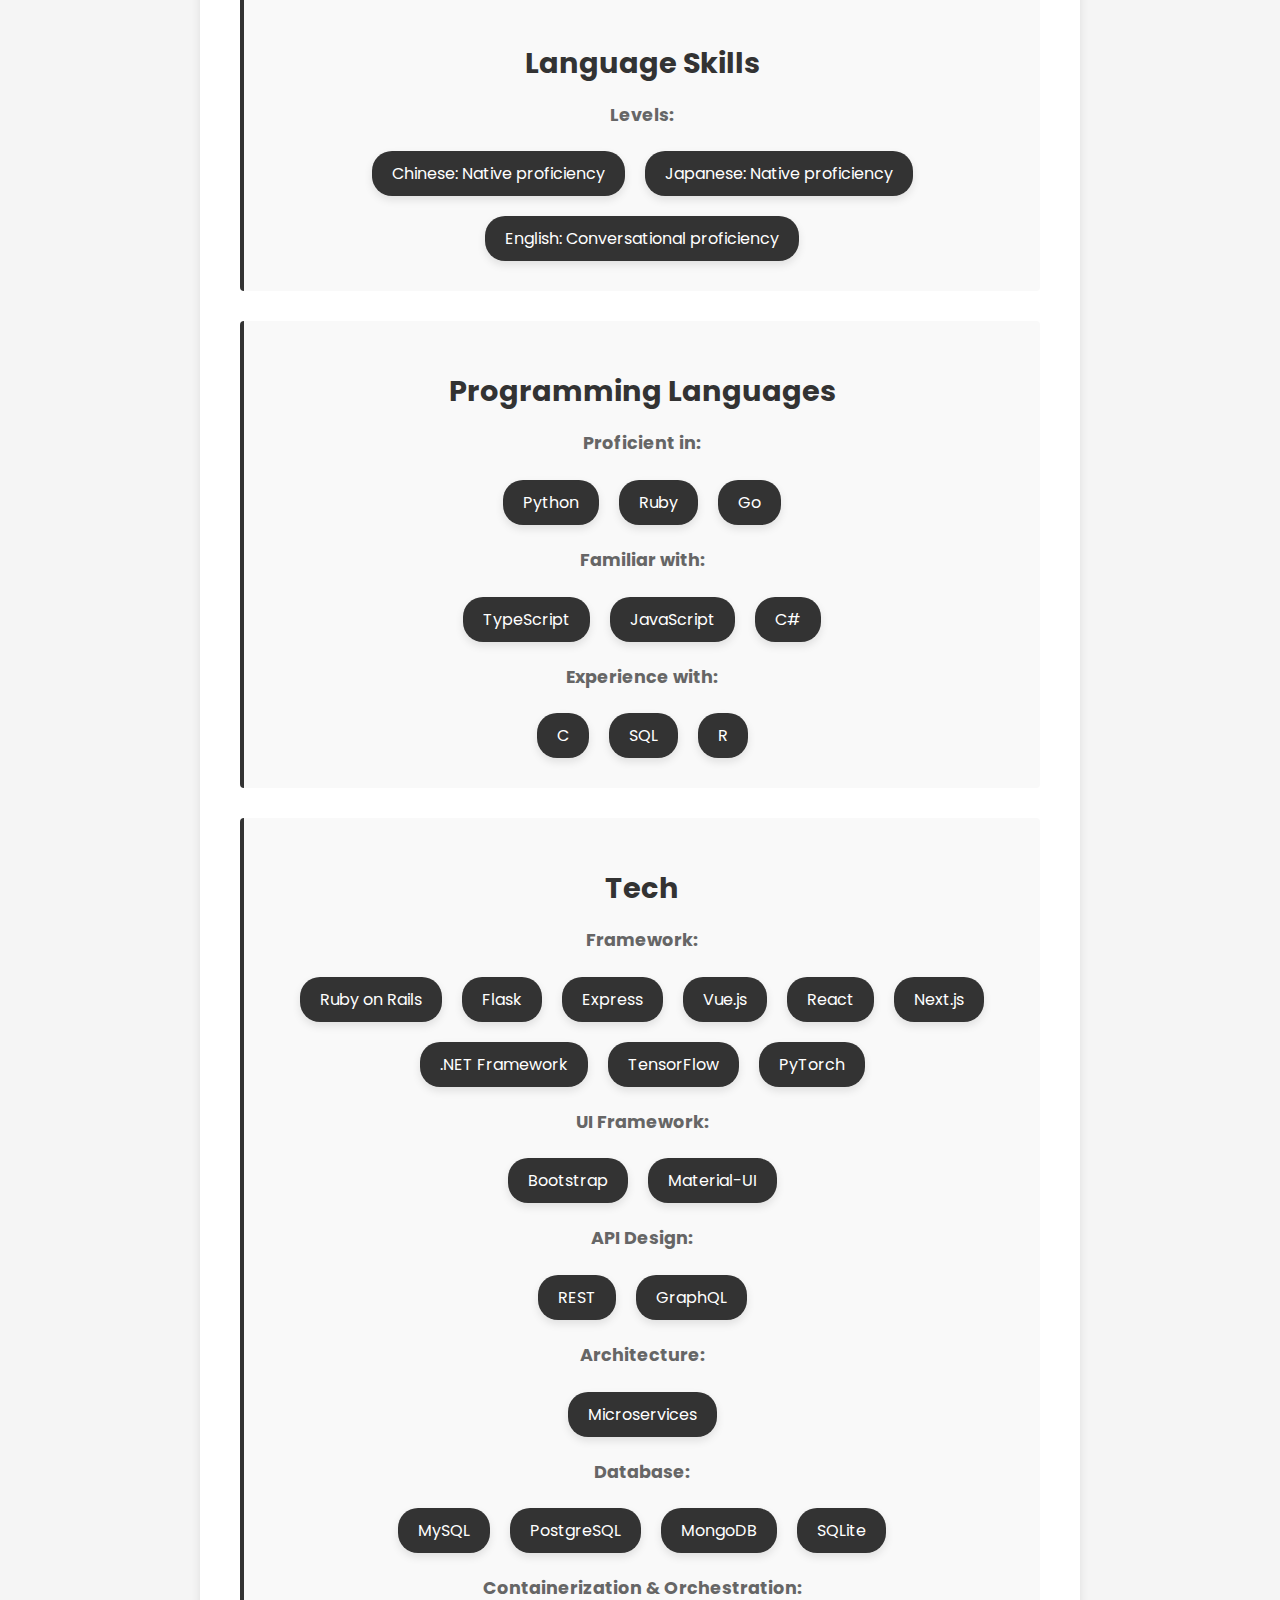
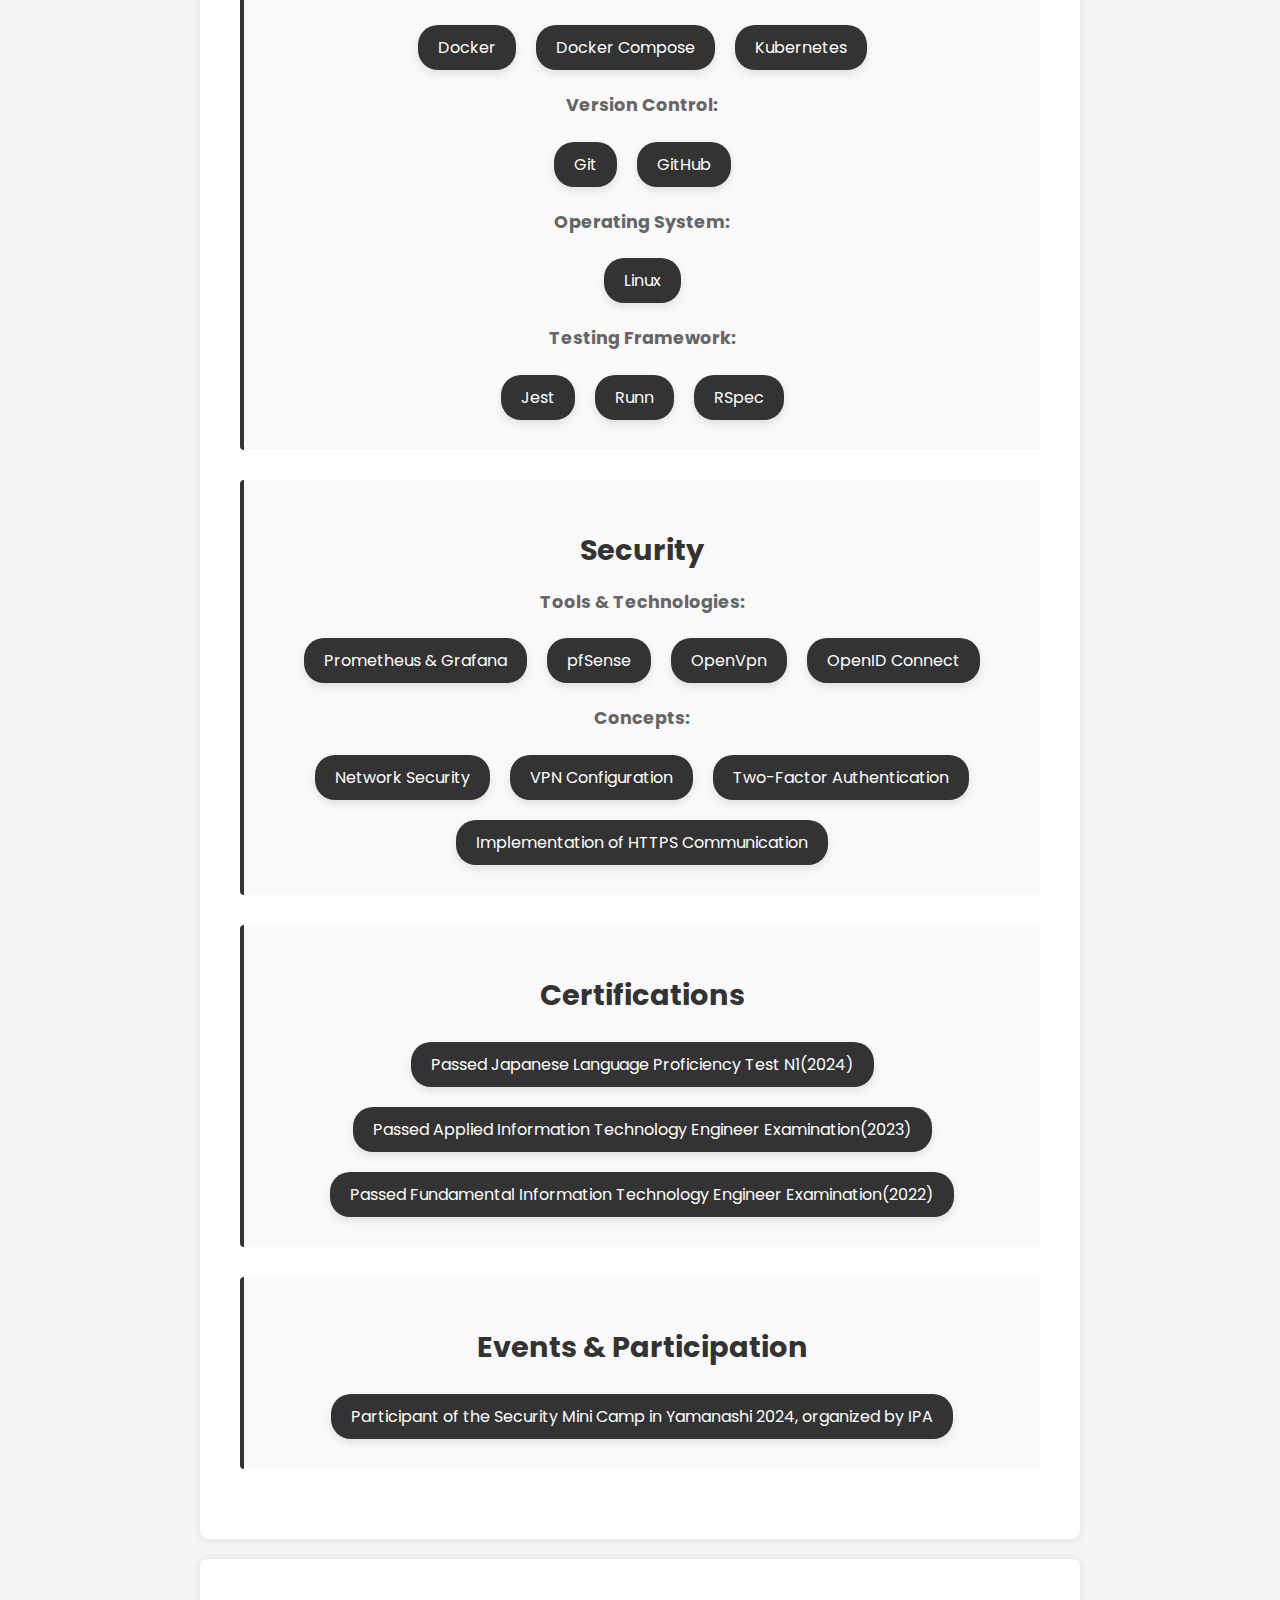
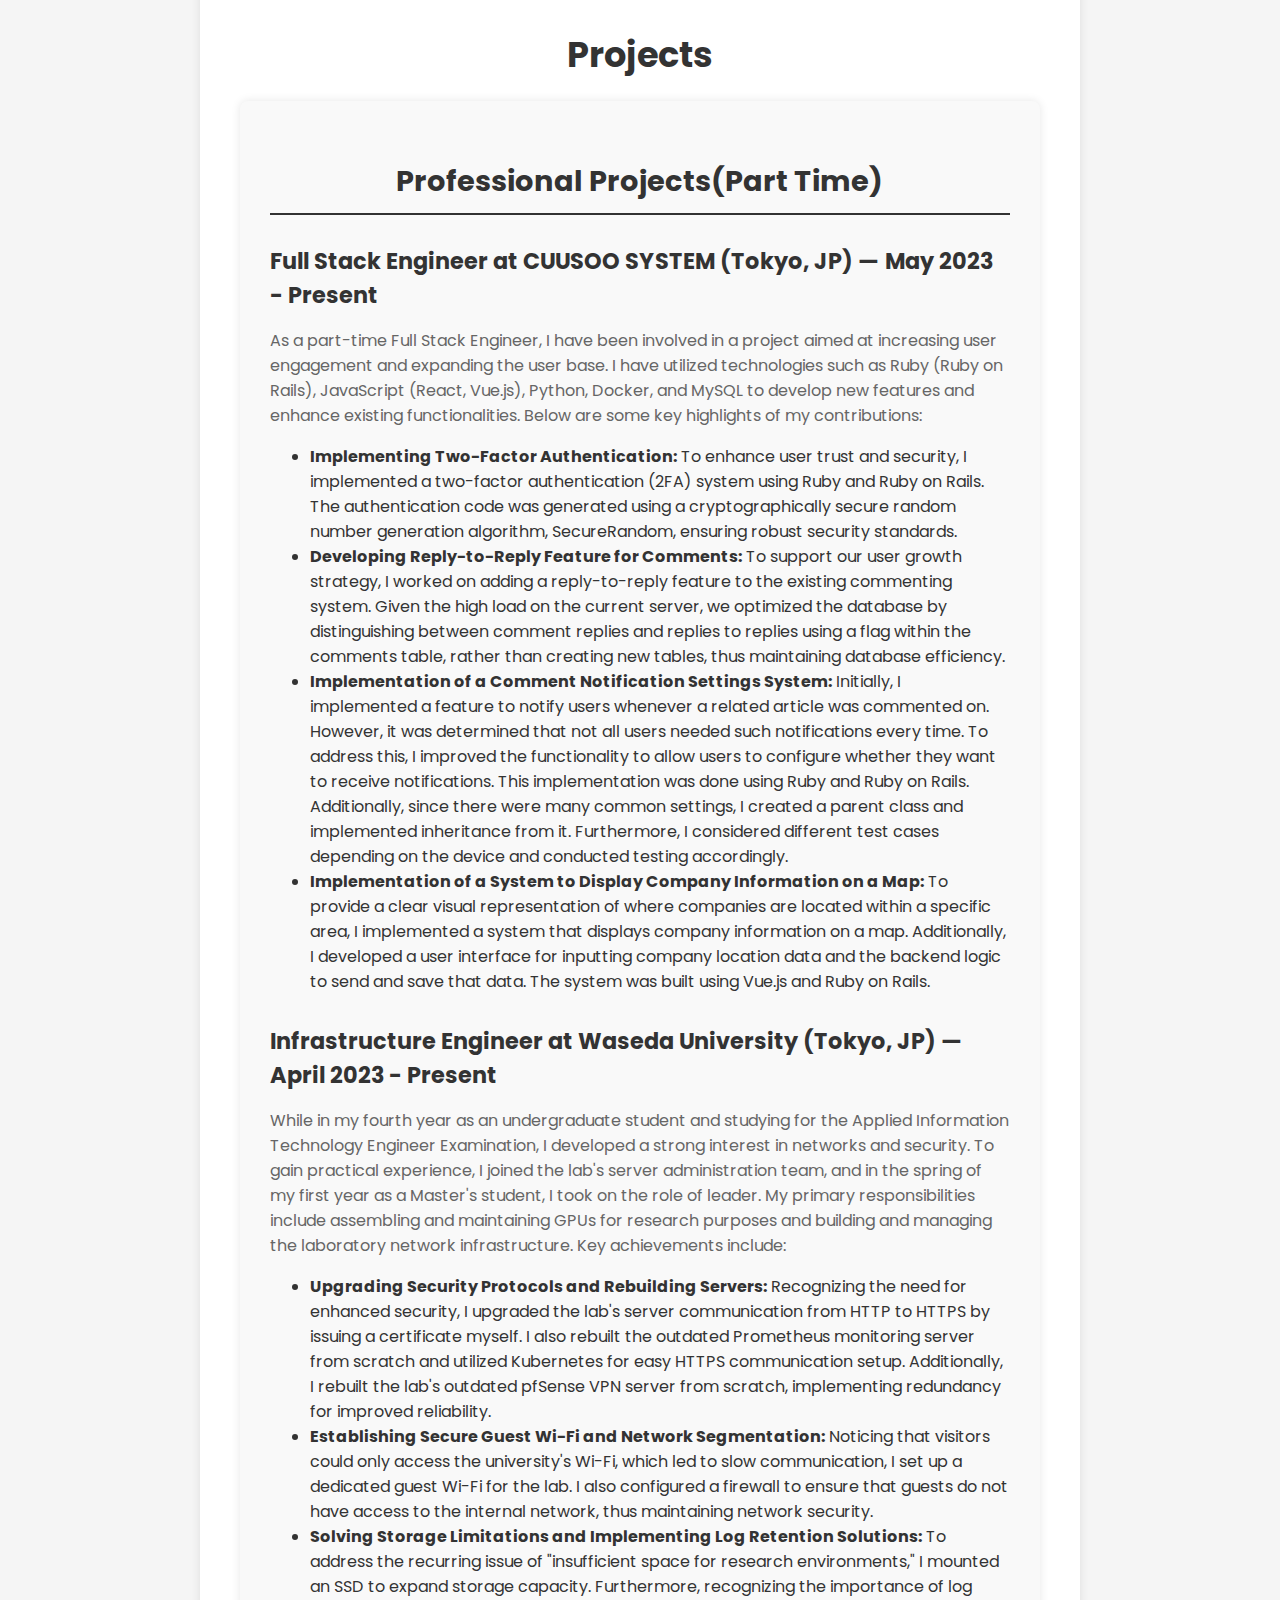
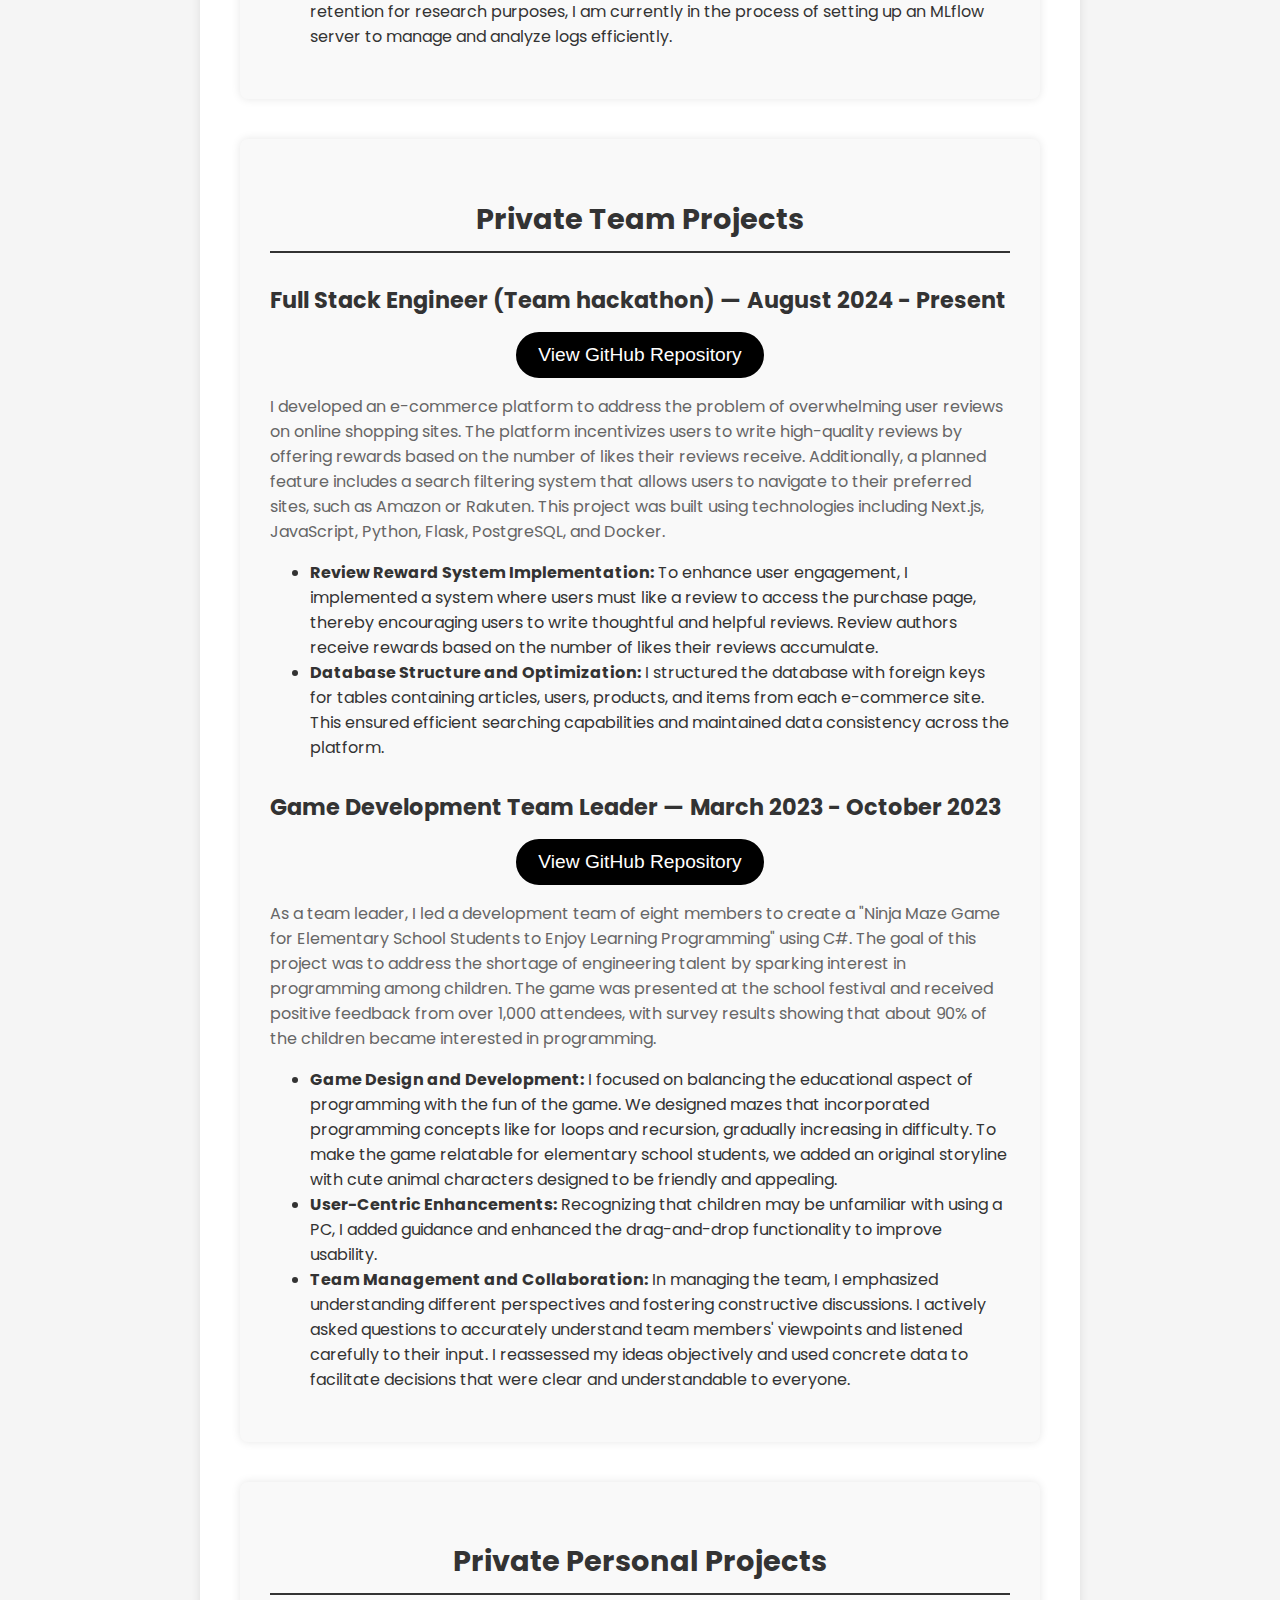
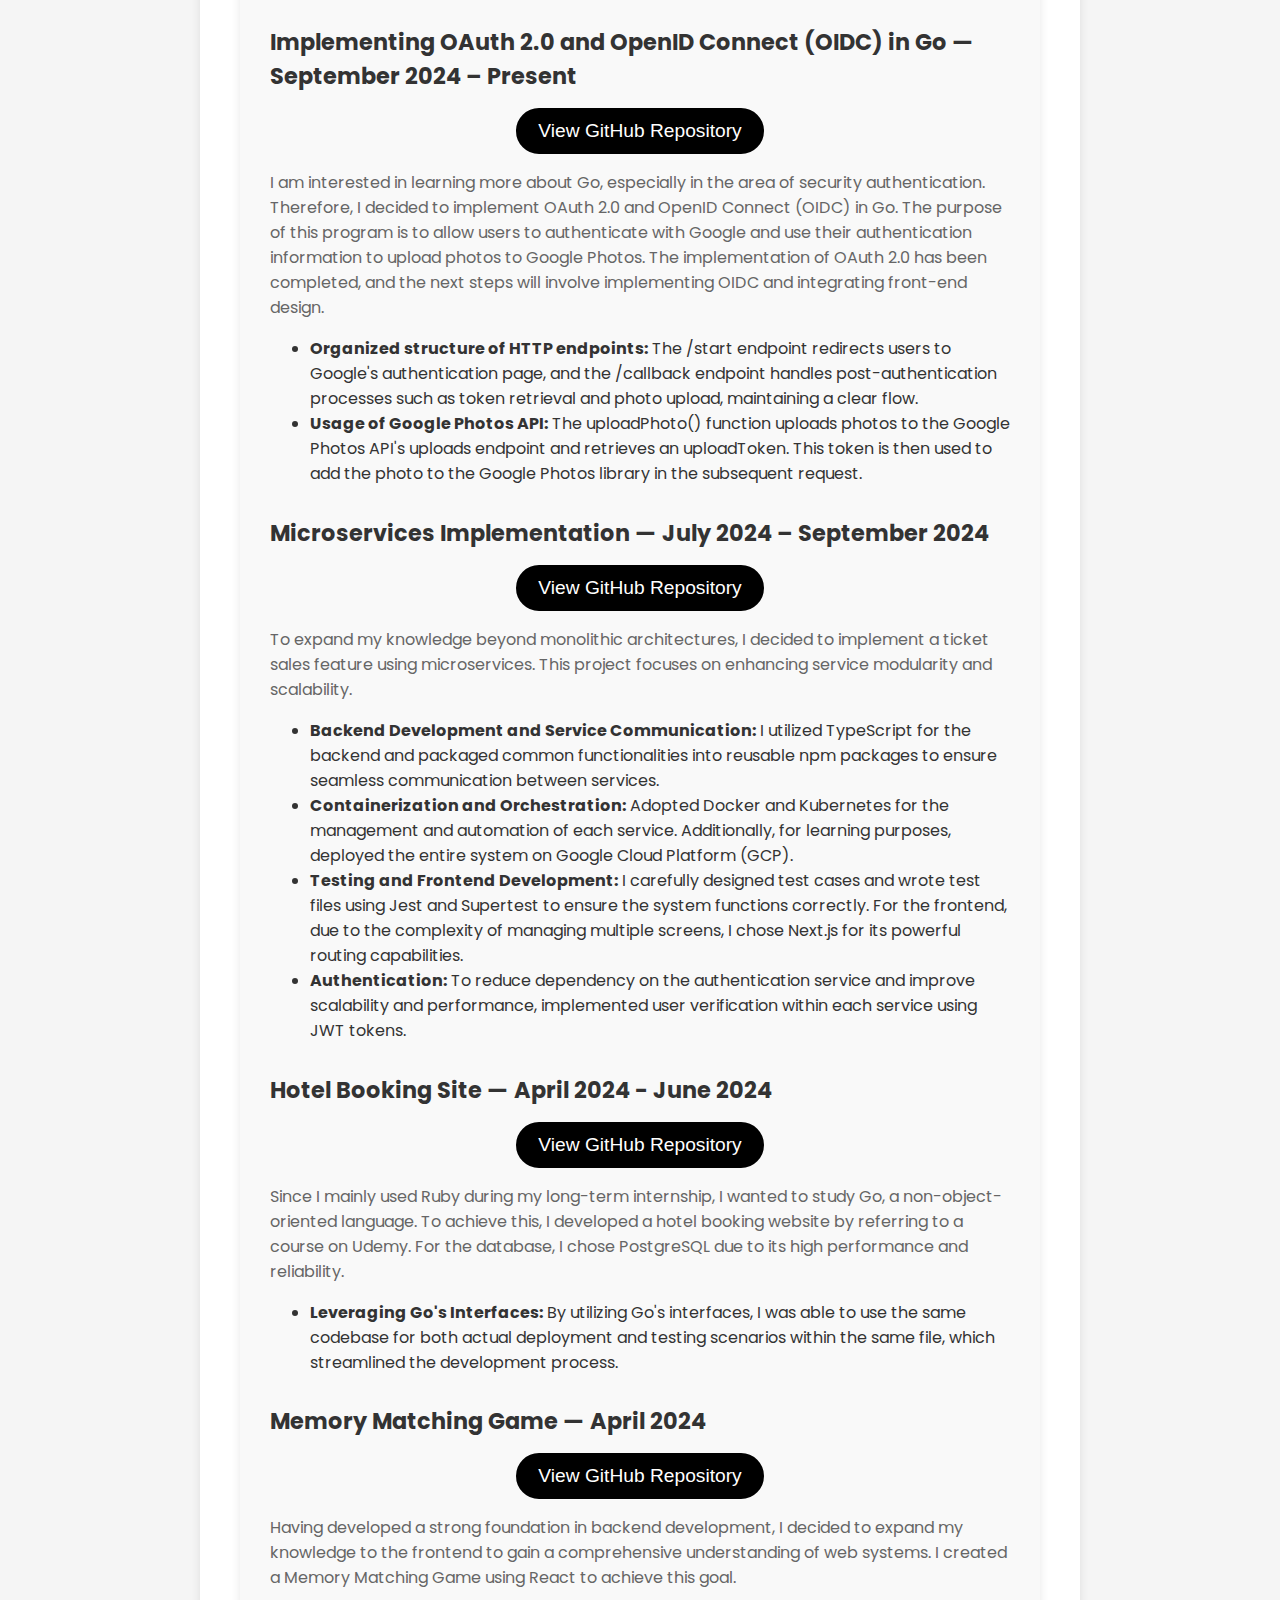
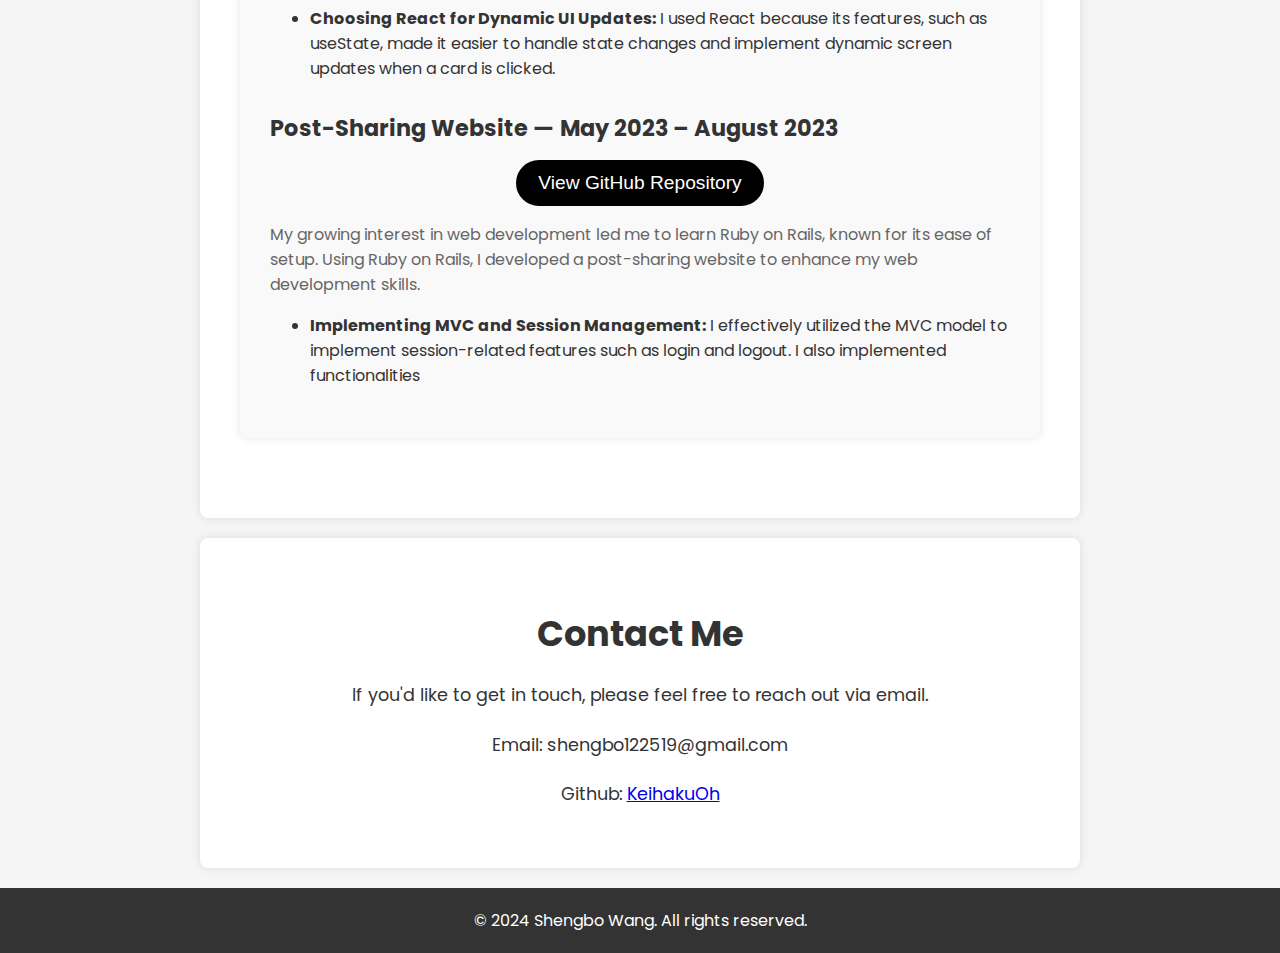
==== commit 10b2930d: "Update index.html" ====
--- a/index.html
+++ b/index.html
@@ -752,8 +752,7 @@
           </div>
           <p>
             To expand my knowledge beyond monolithic architectures, I decided to
-            implement a ticket sales feature using microservices. This project
-            is currently ongoing and focuses on enhancing service modularity and
+            implement a ticket sales feature using microservices. This project focuses on enhancing service modularity and
             scalability.
           </p>
           <ul>
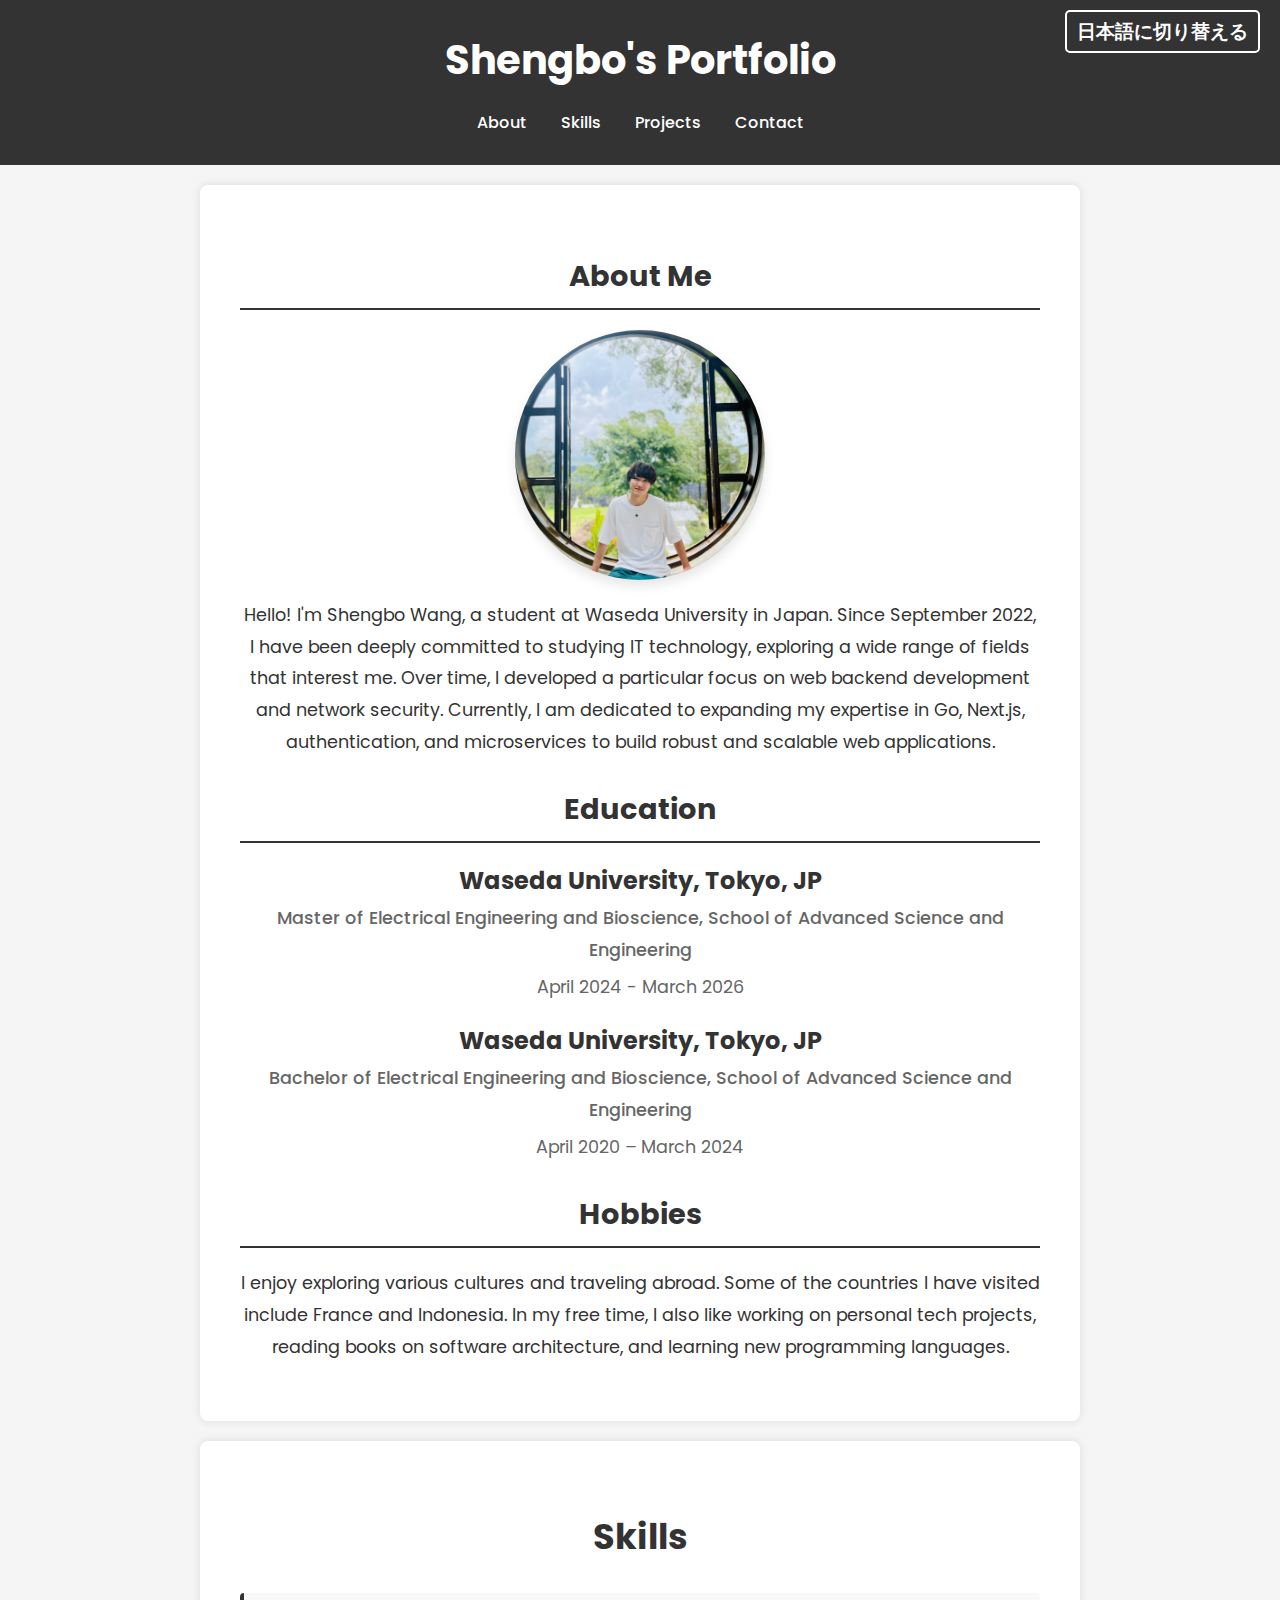
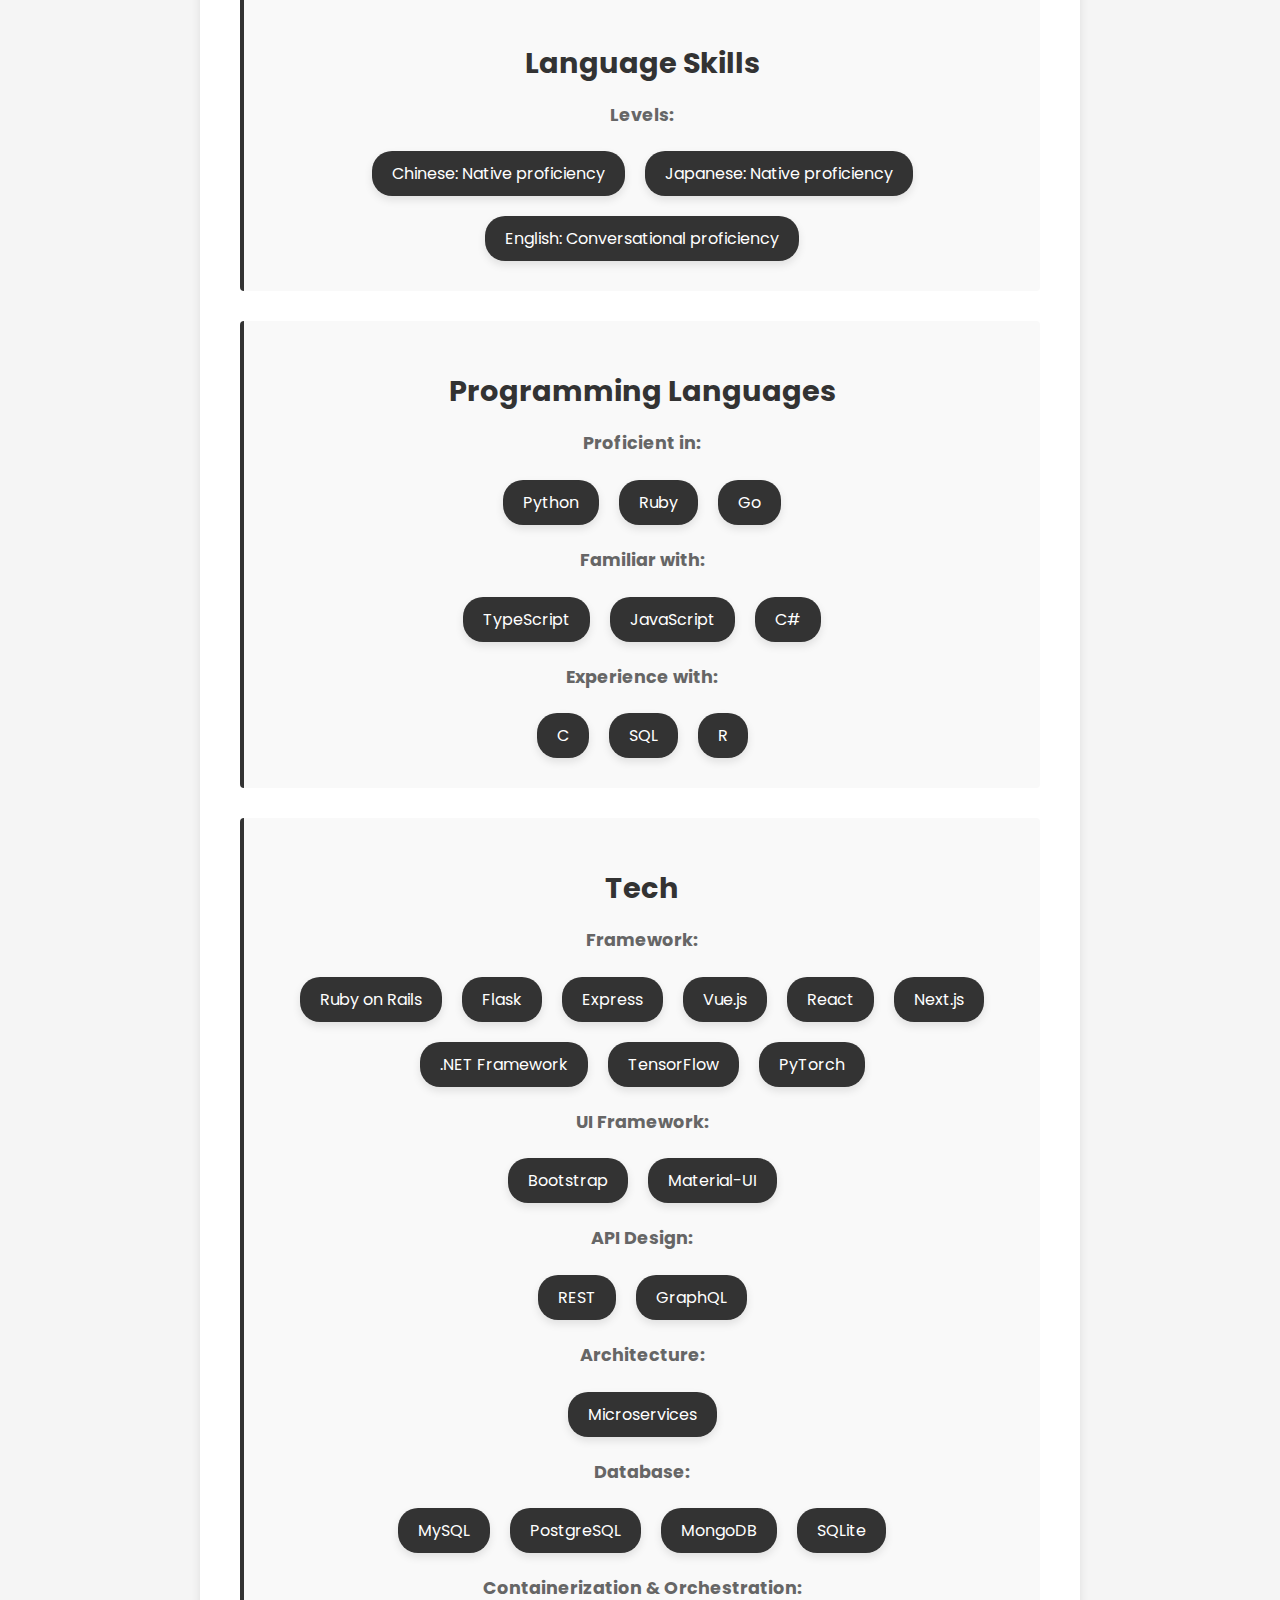
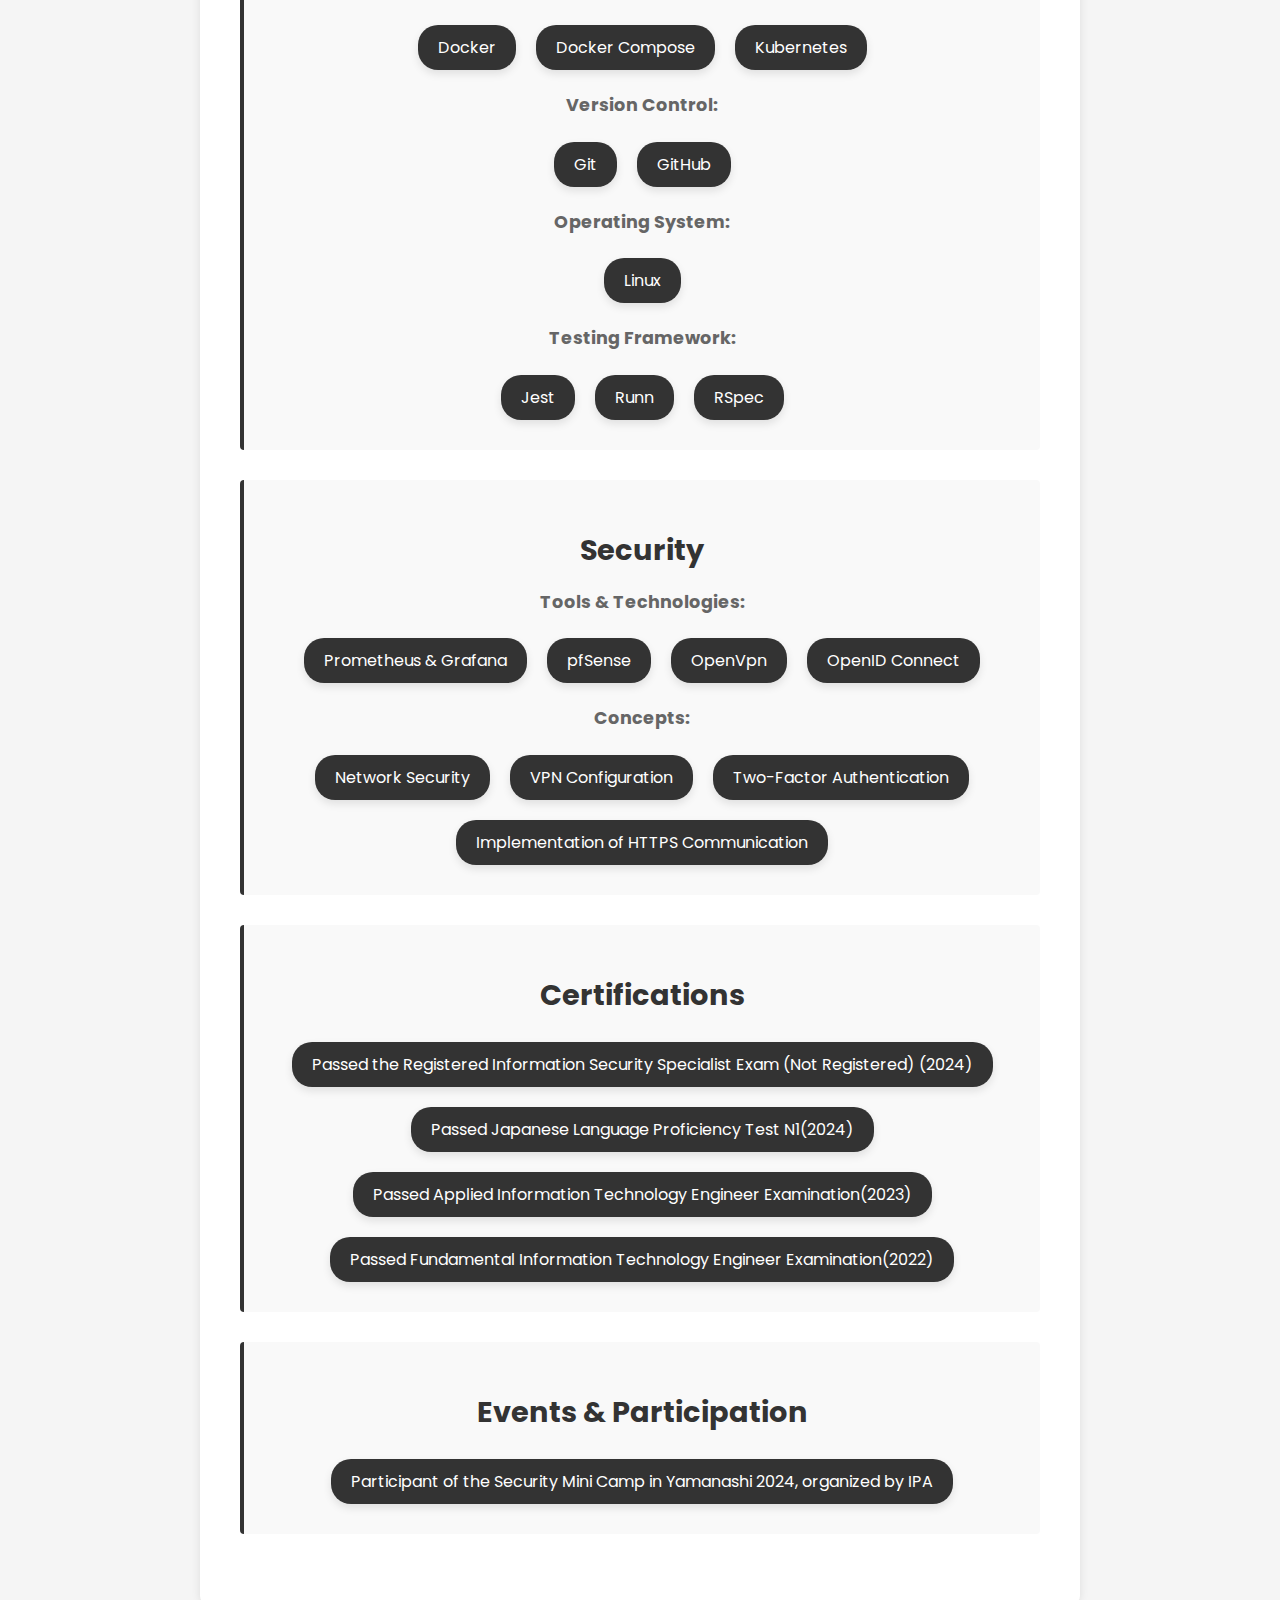
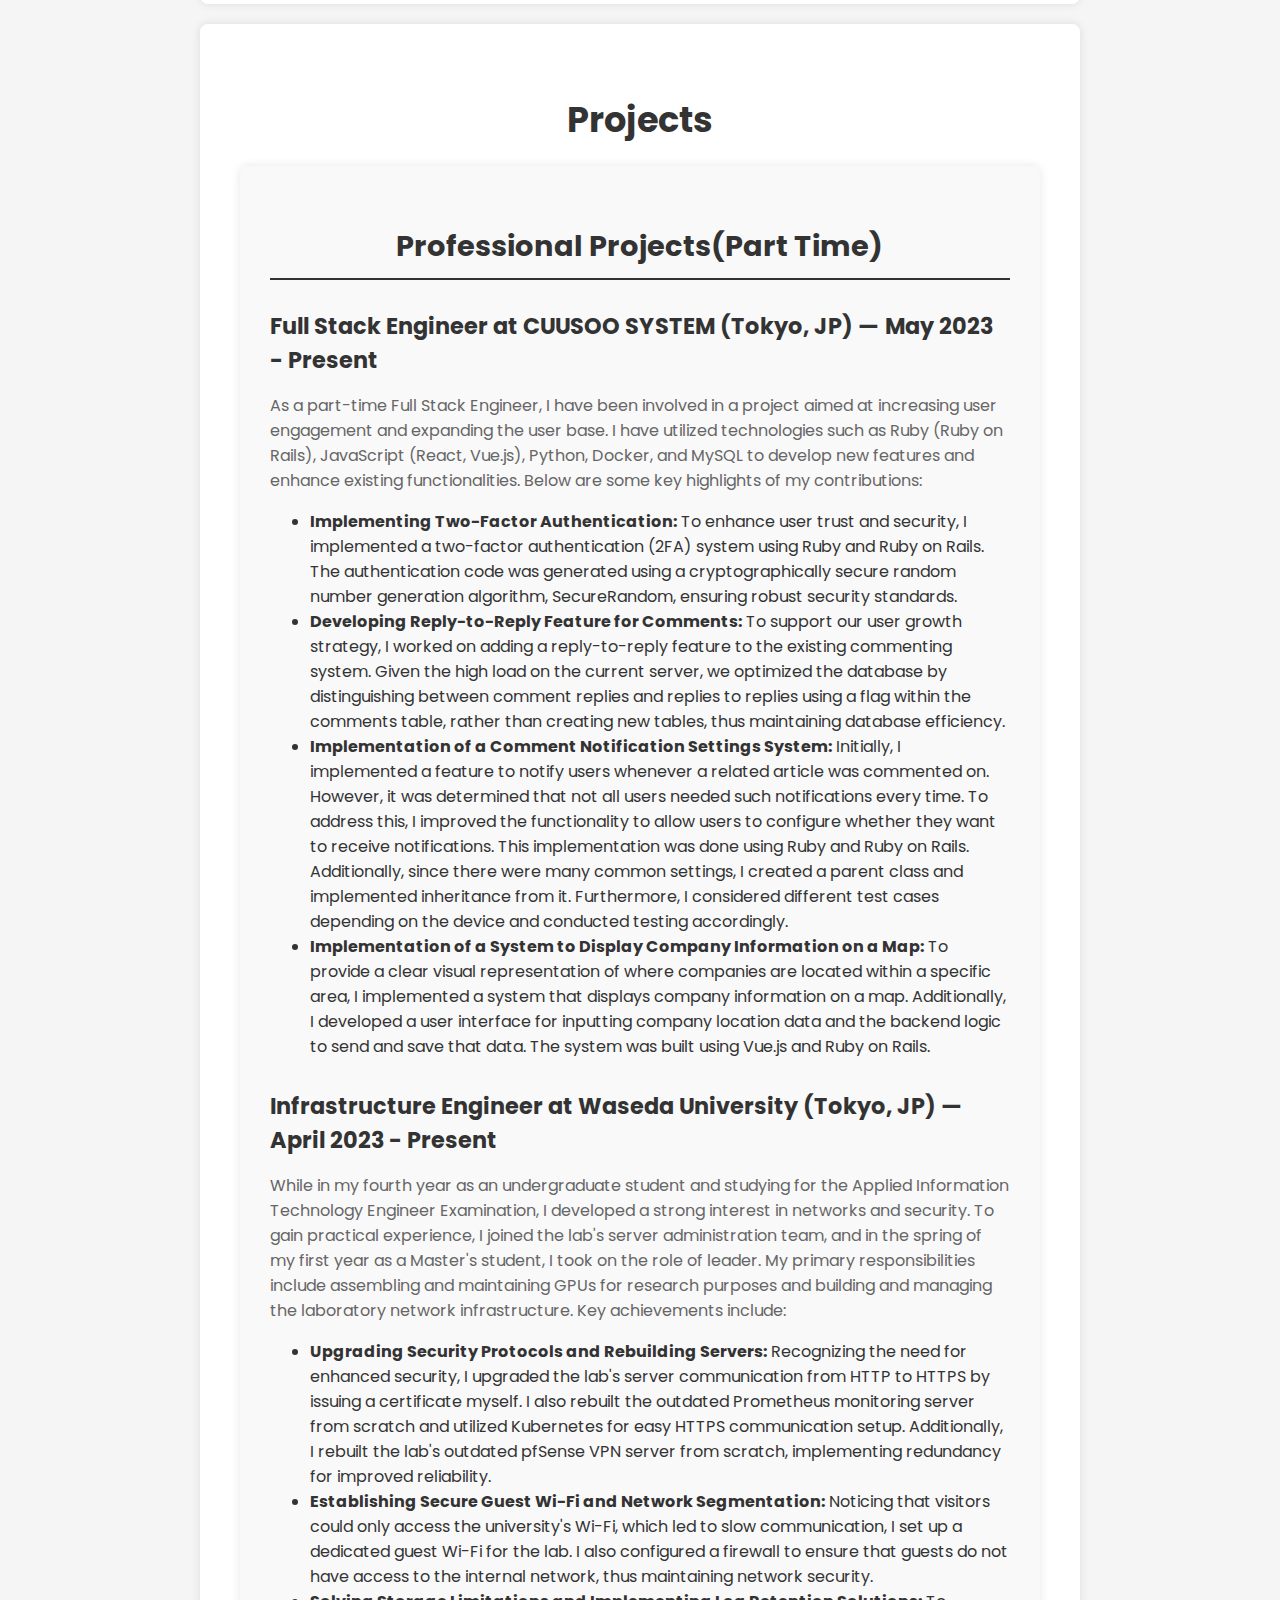
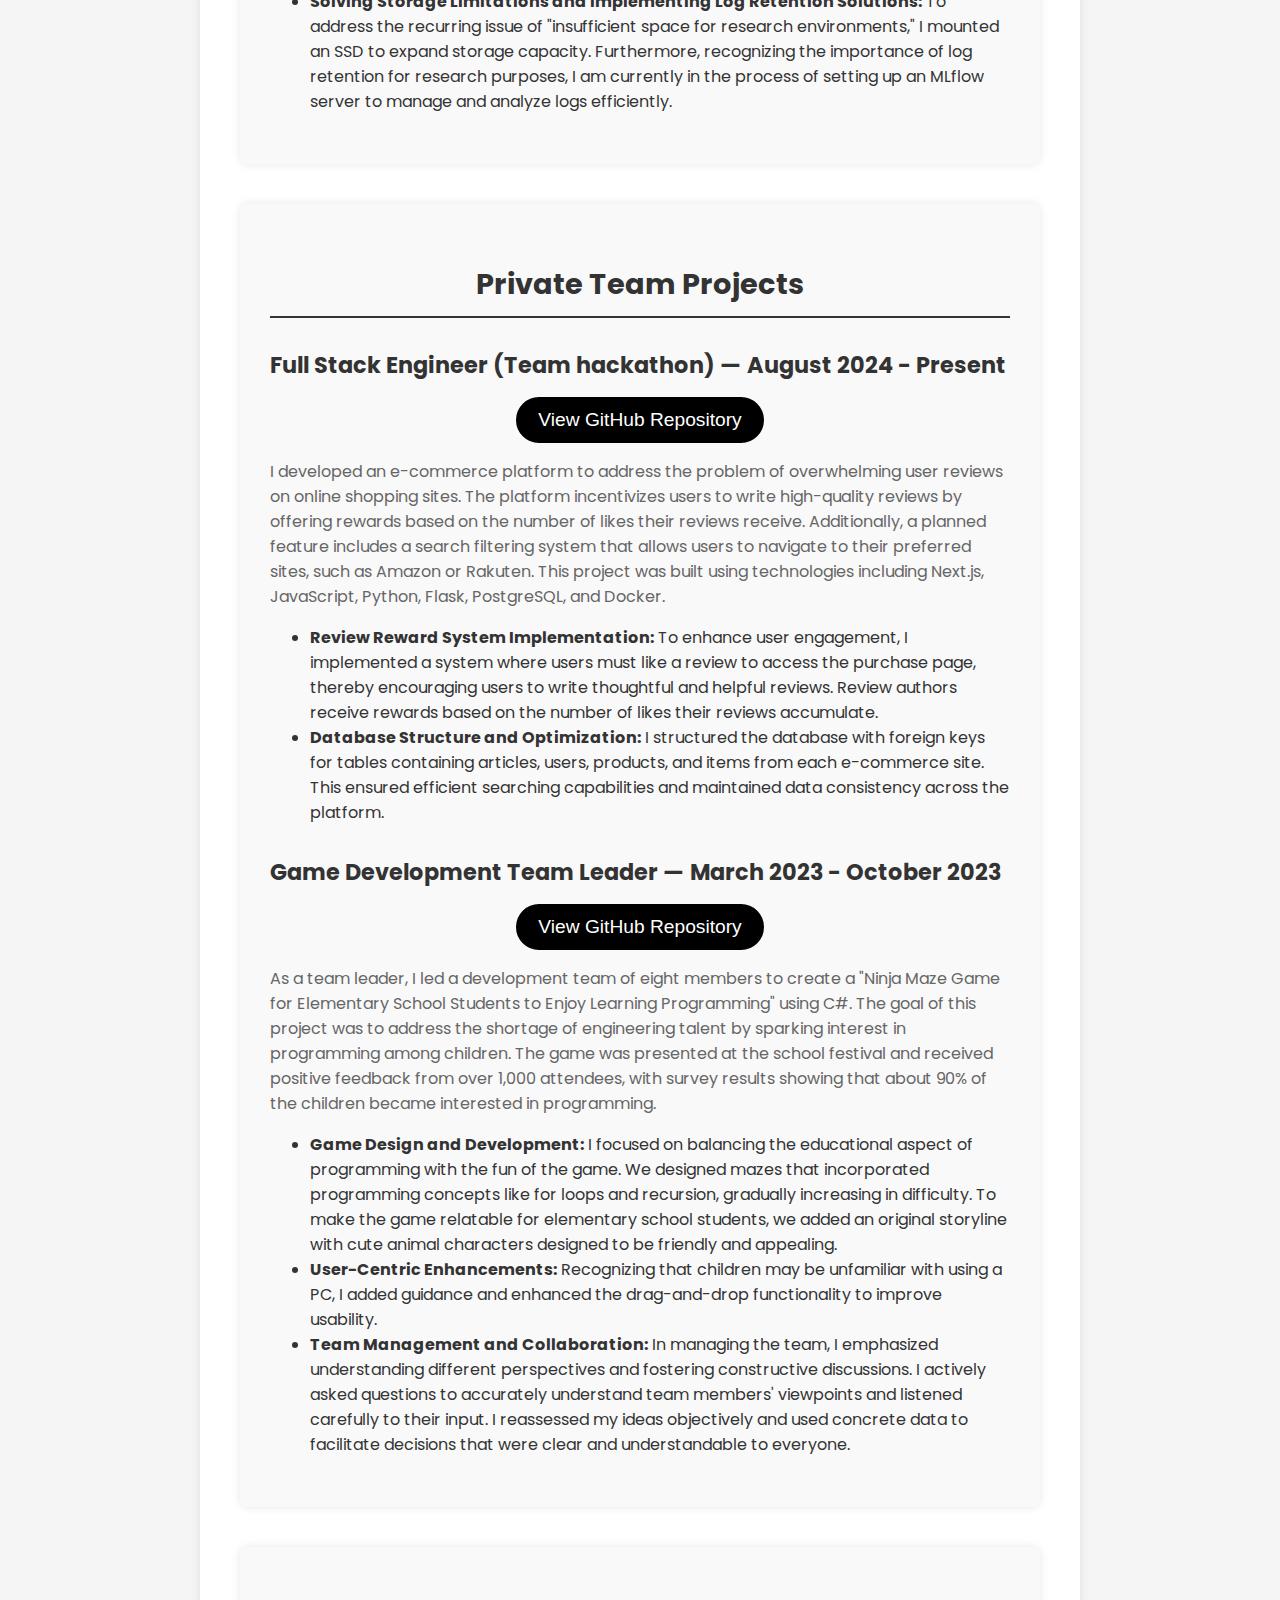
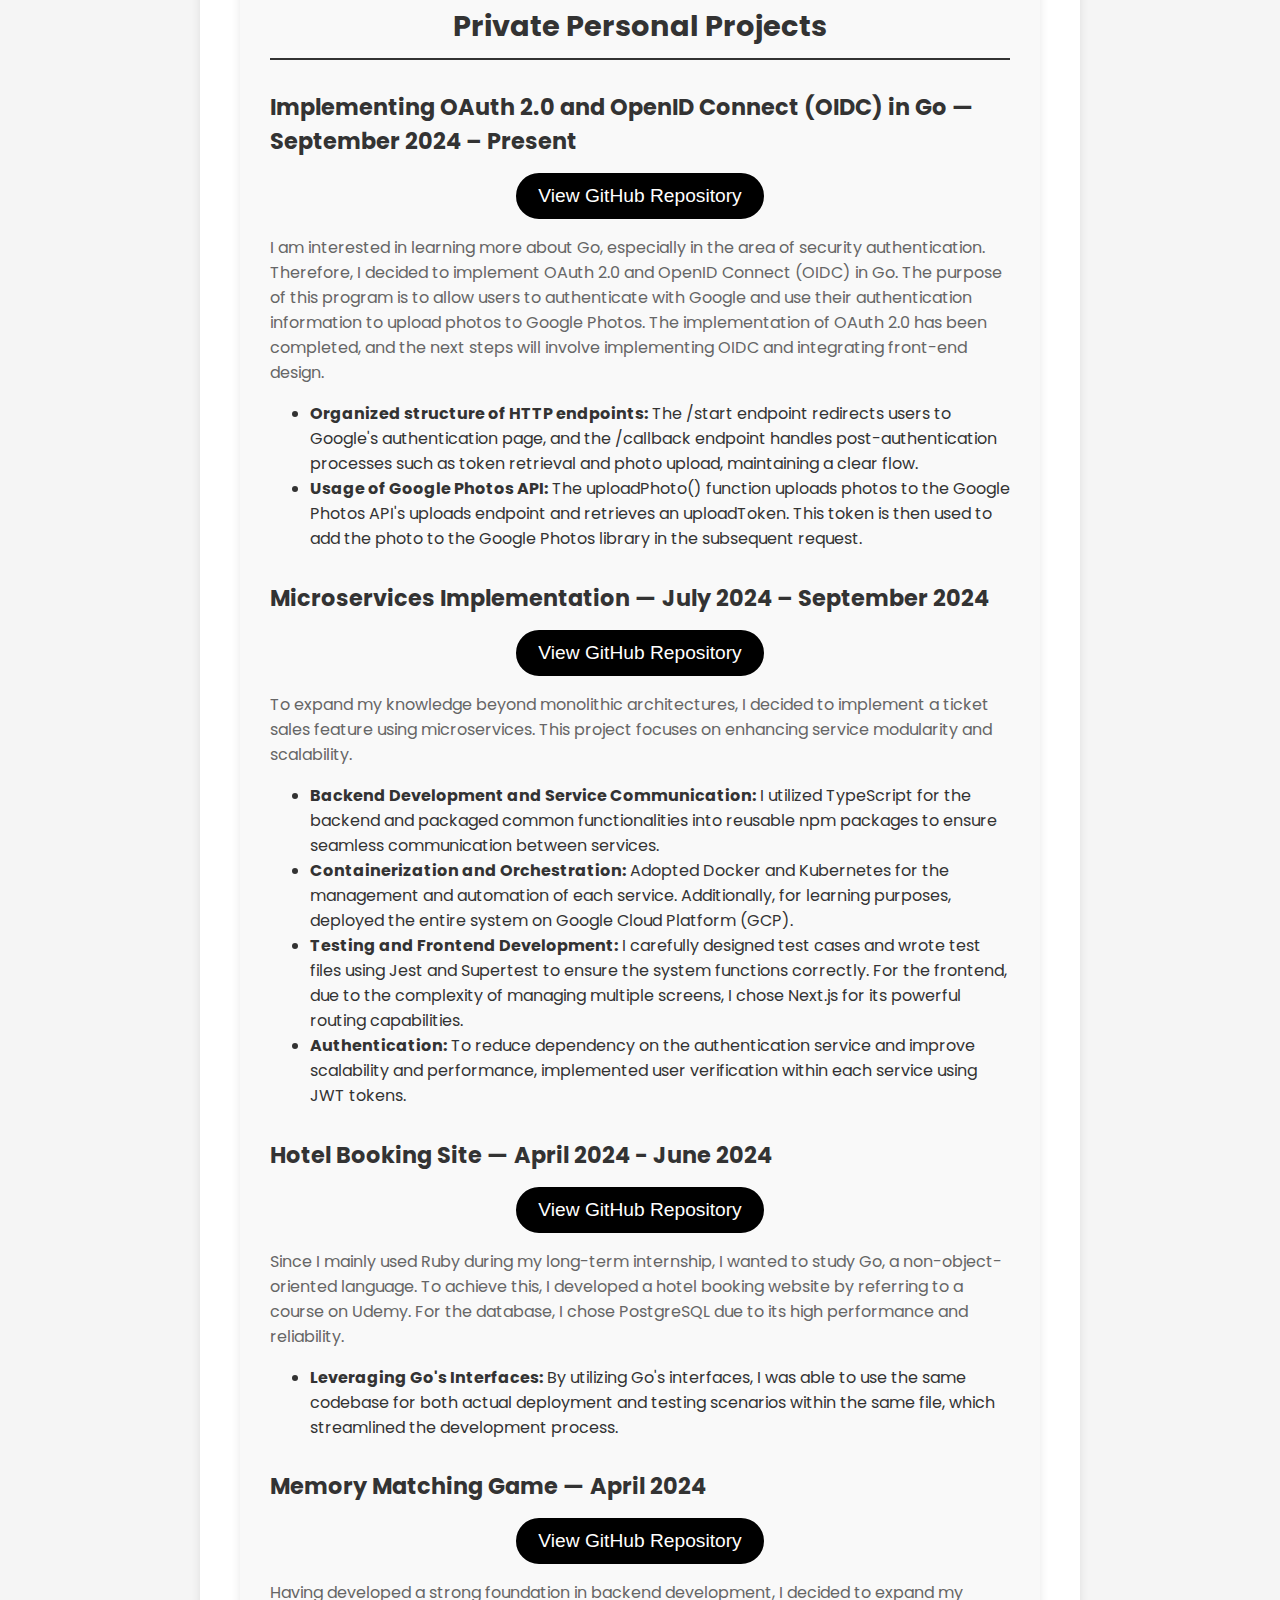
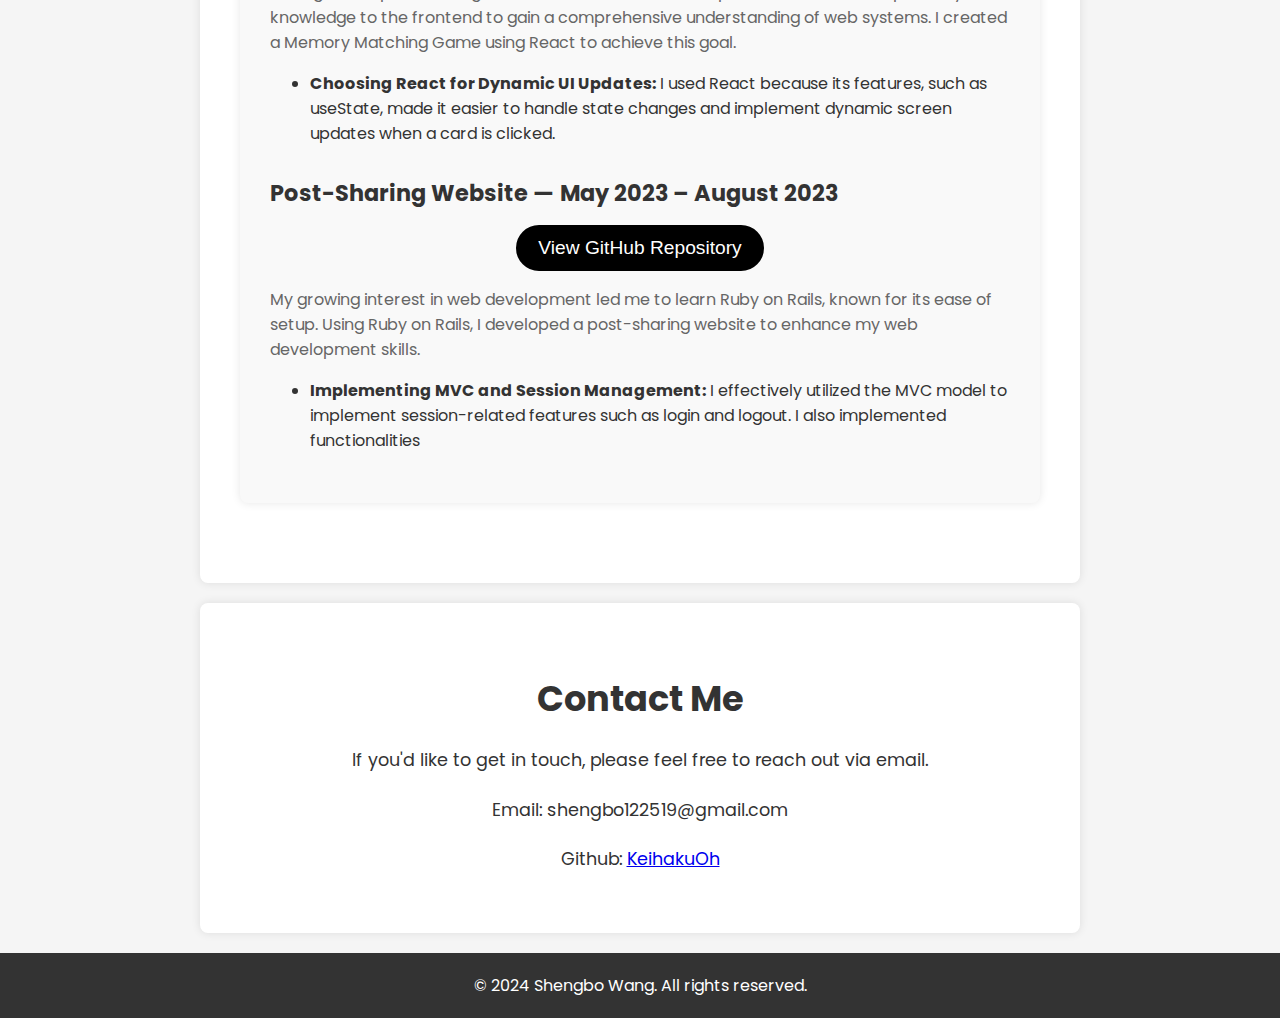
==== commit bbcc98e7: "add certification" ====
--- a/index.html
+++ b/index.html
@@ -454,6 +454,10 @@
         <h3>Certifications</h3>
         <div class="skills-list">
           <div class="skill">
+            Passed the Registered Information Security Specialist Exam (Not
+            Registered) (2024)
+          </div>
+          <div class="skill">
             Passed Japanese Language Proficiency Test N1(2024)
           </div>
           <div class="skill">
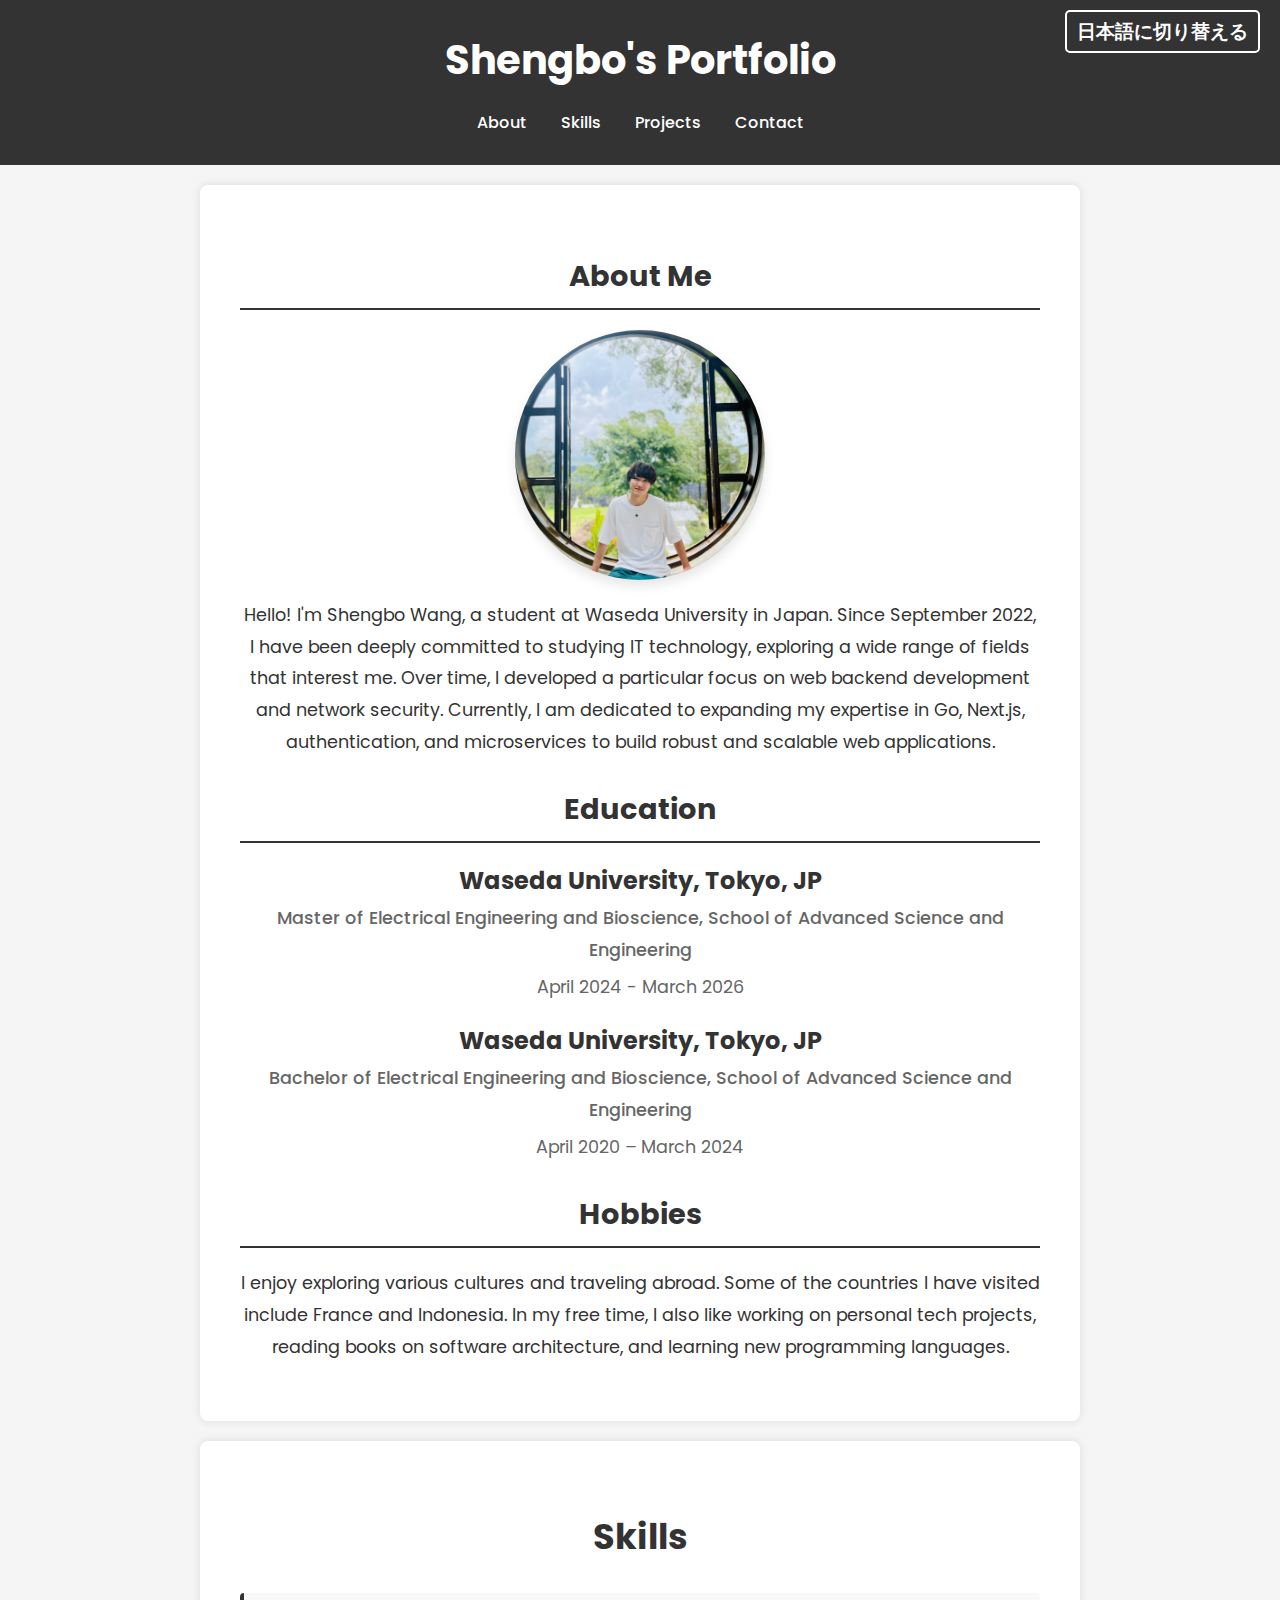
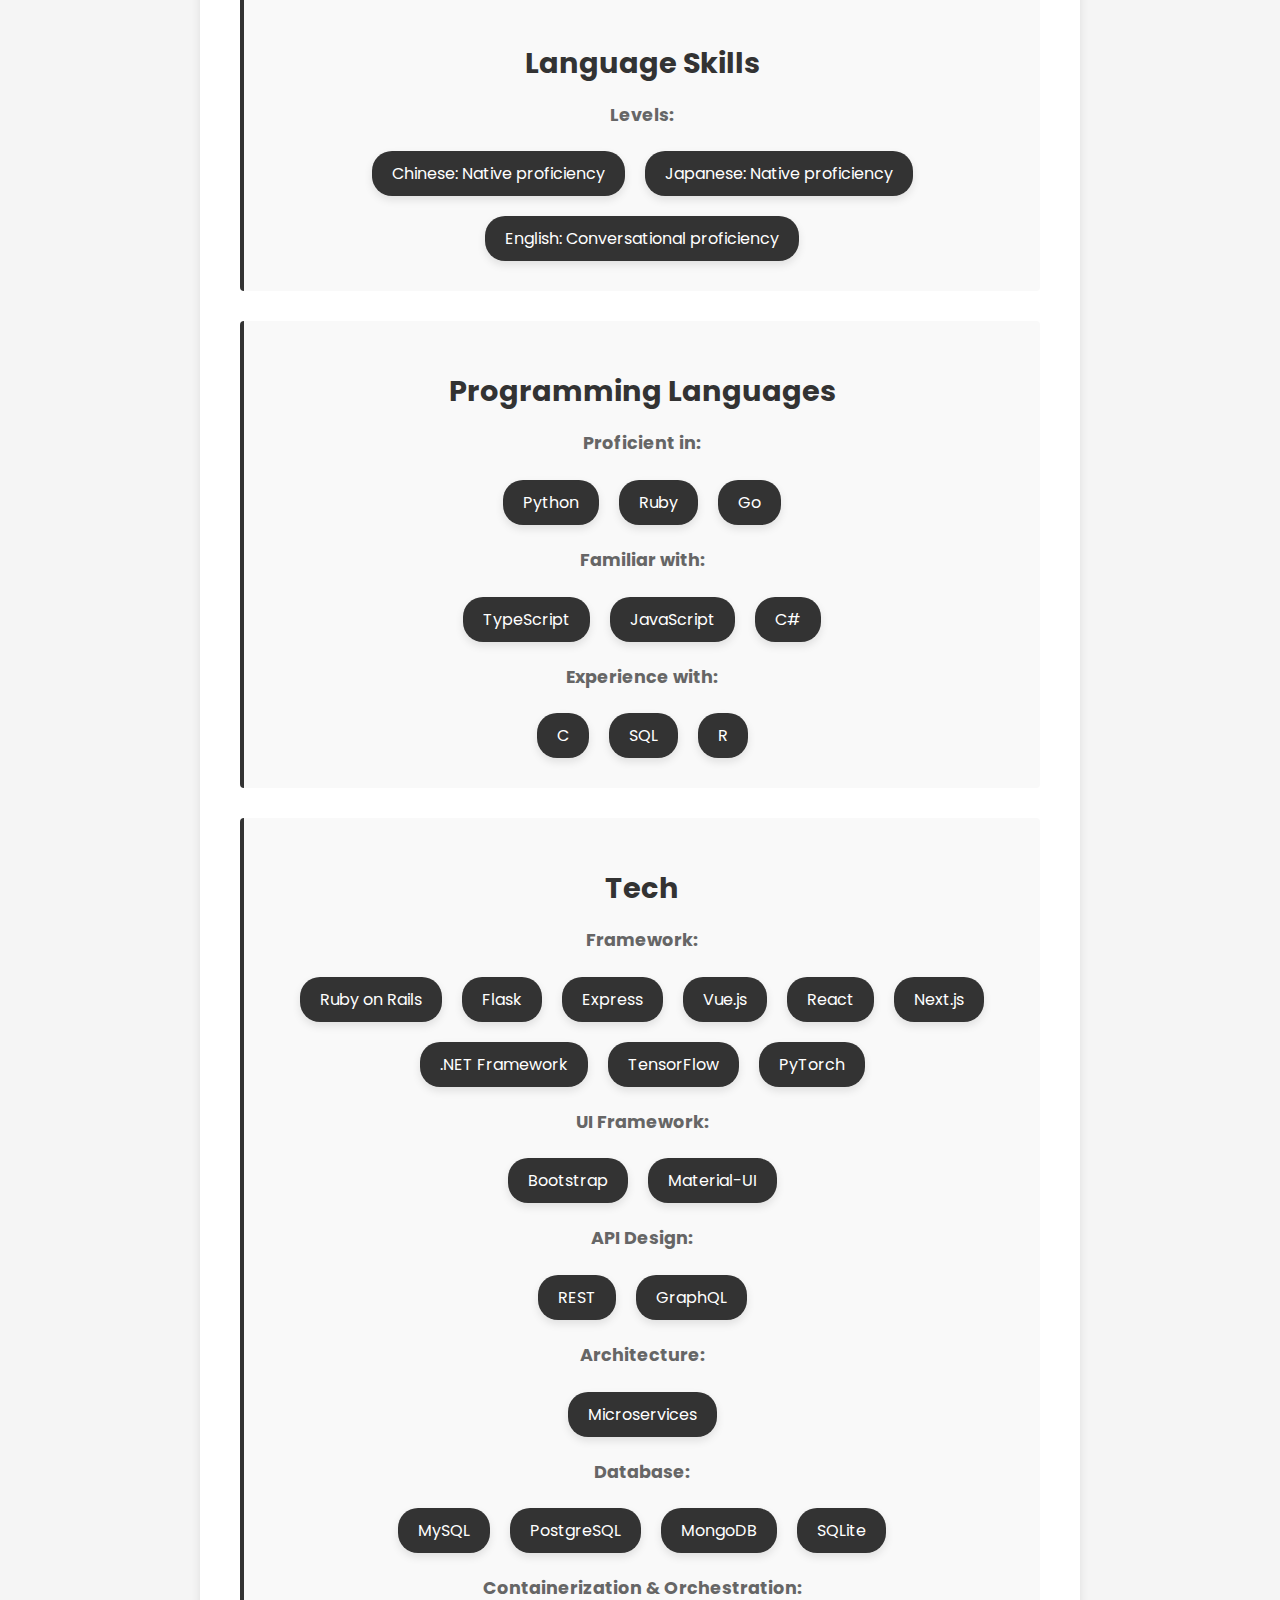
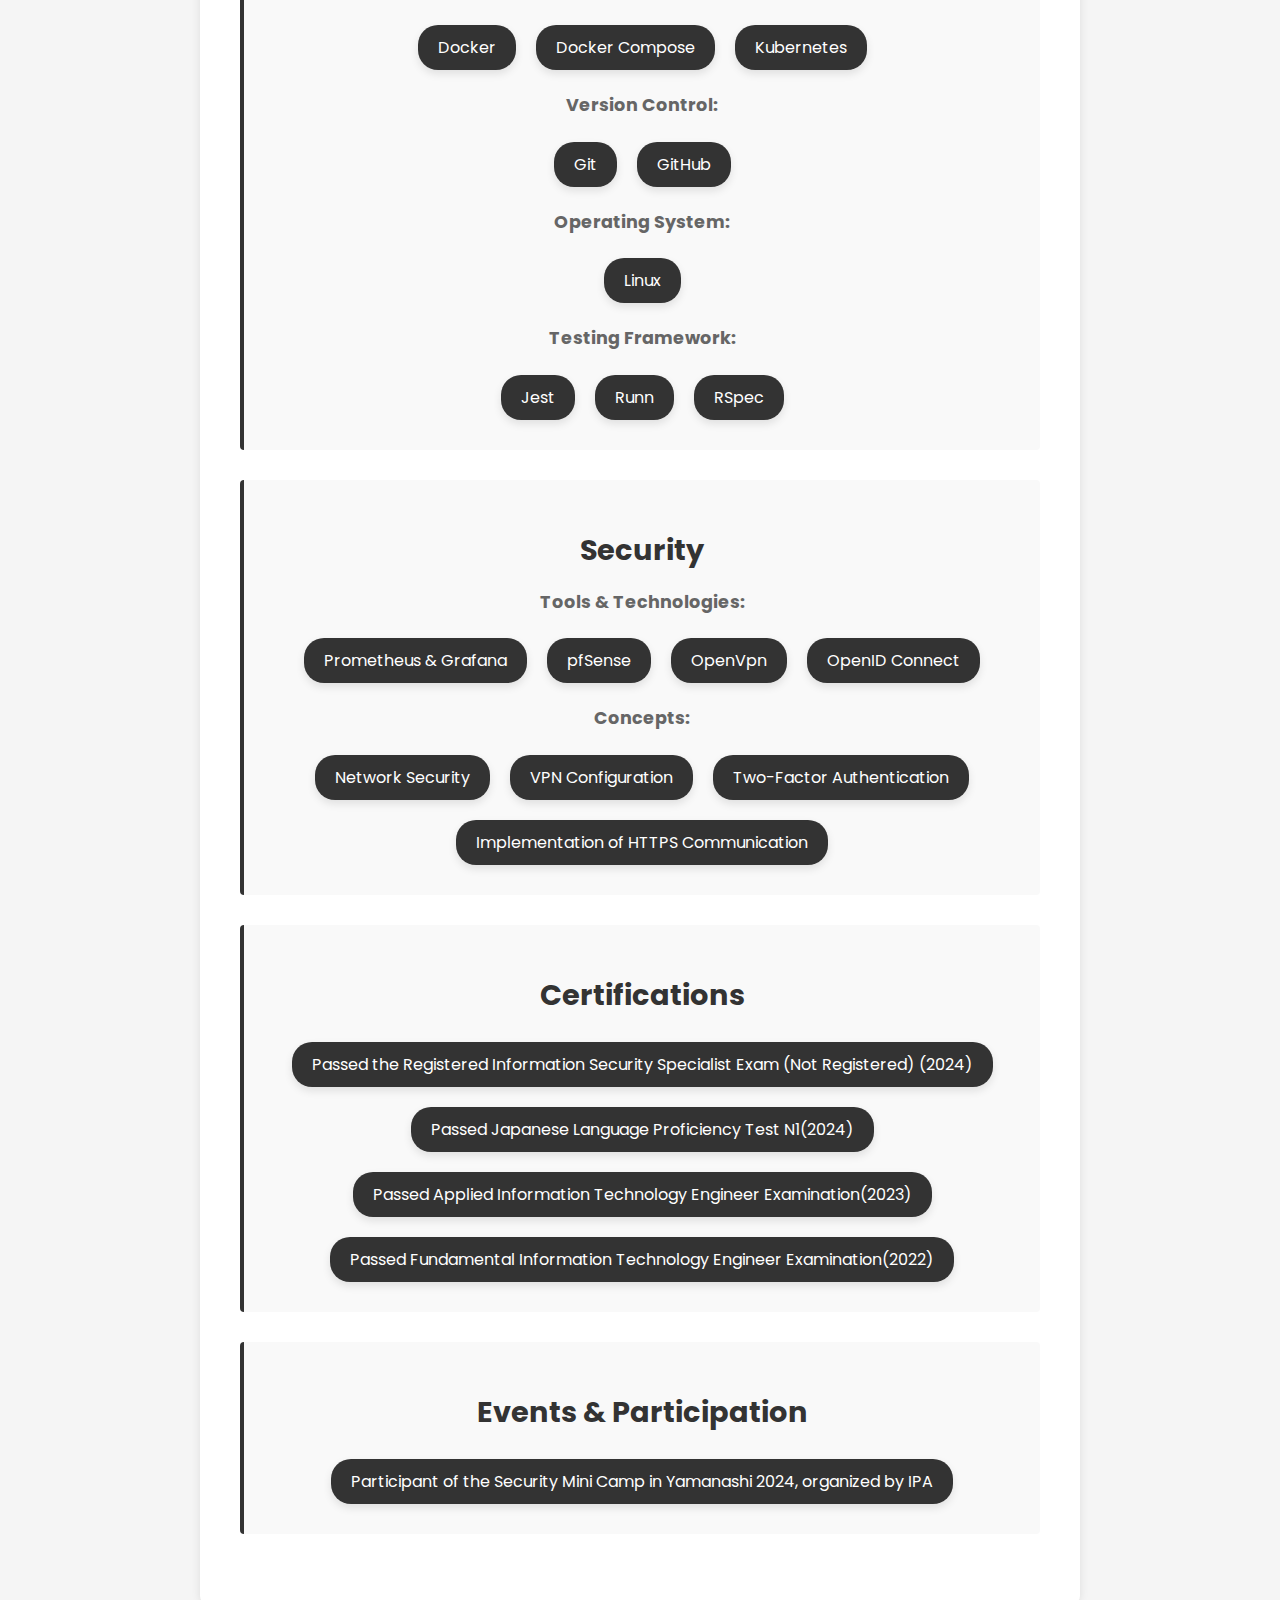
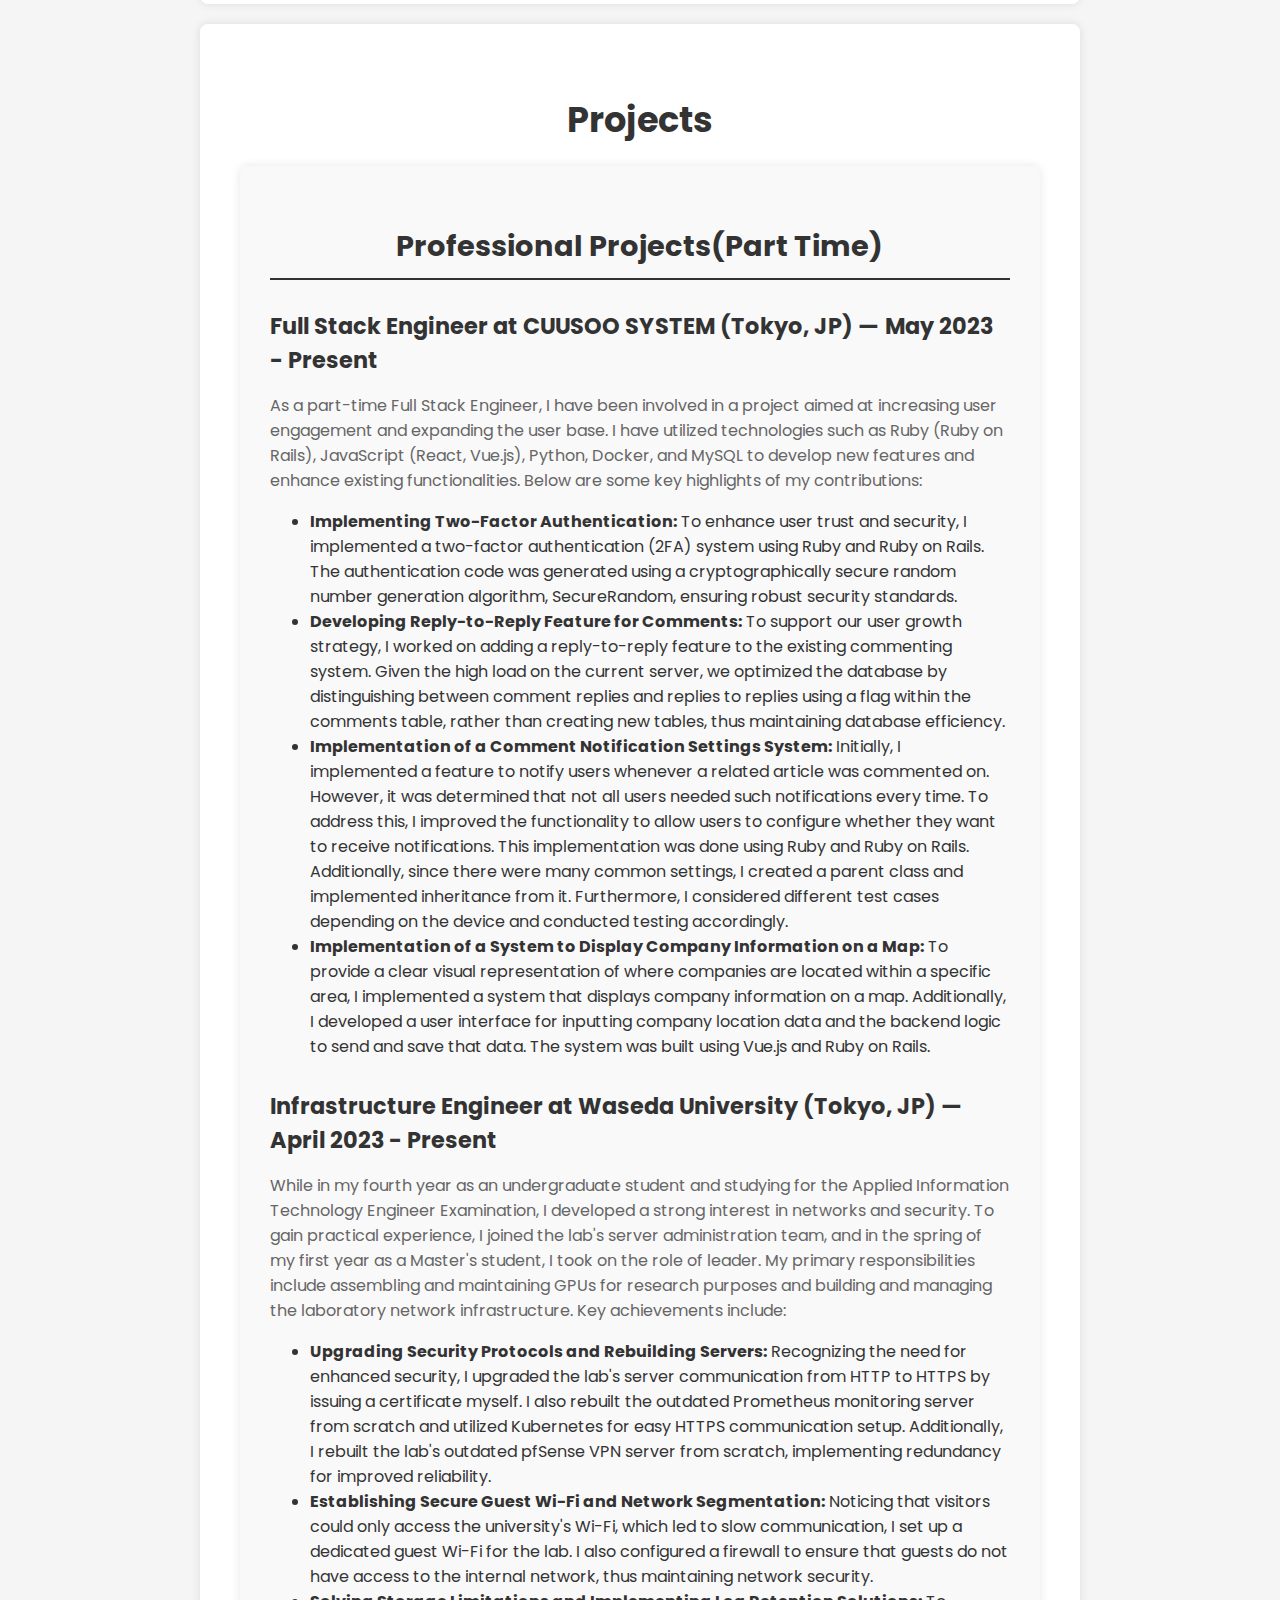
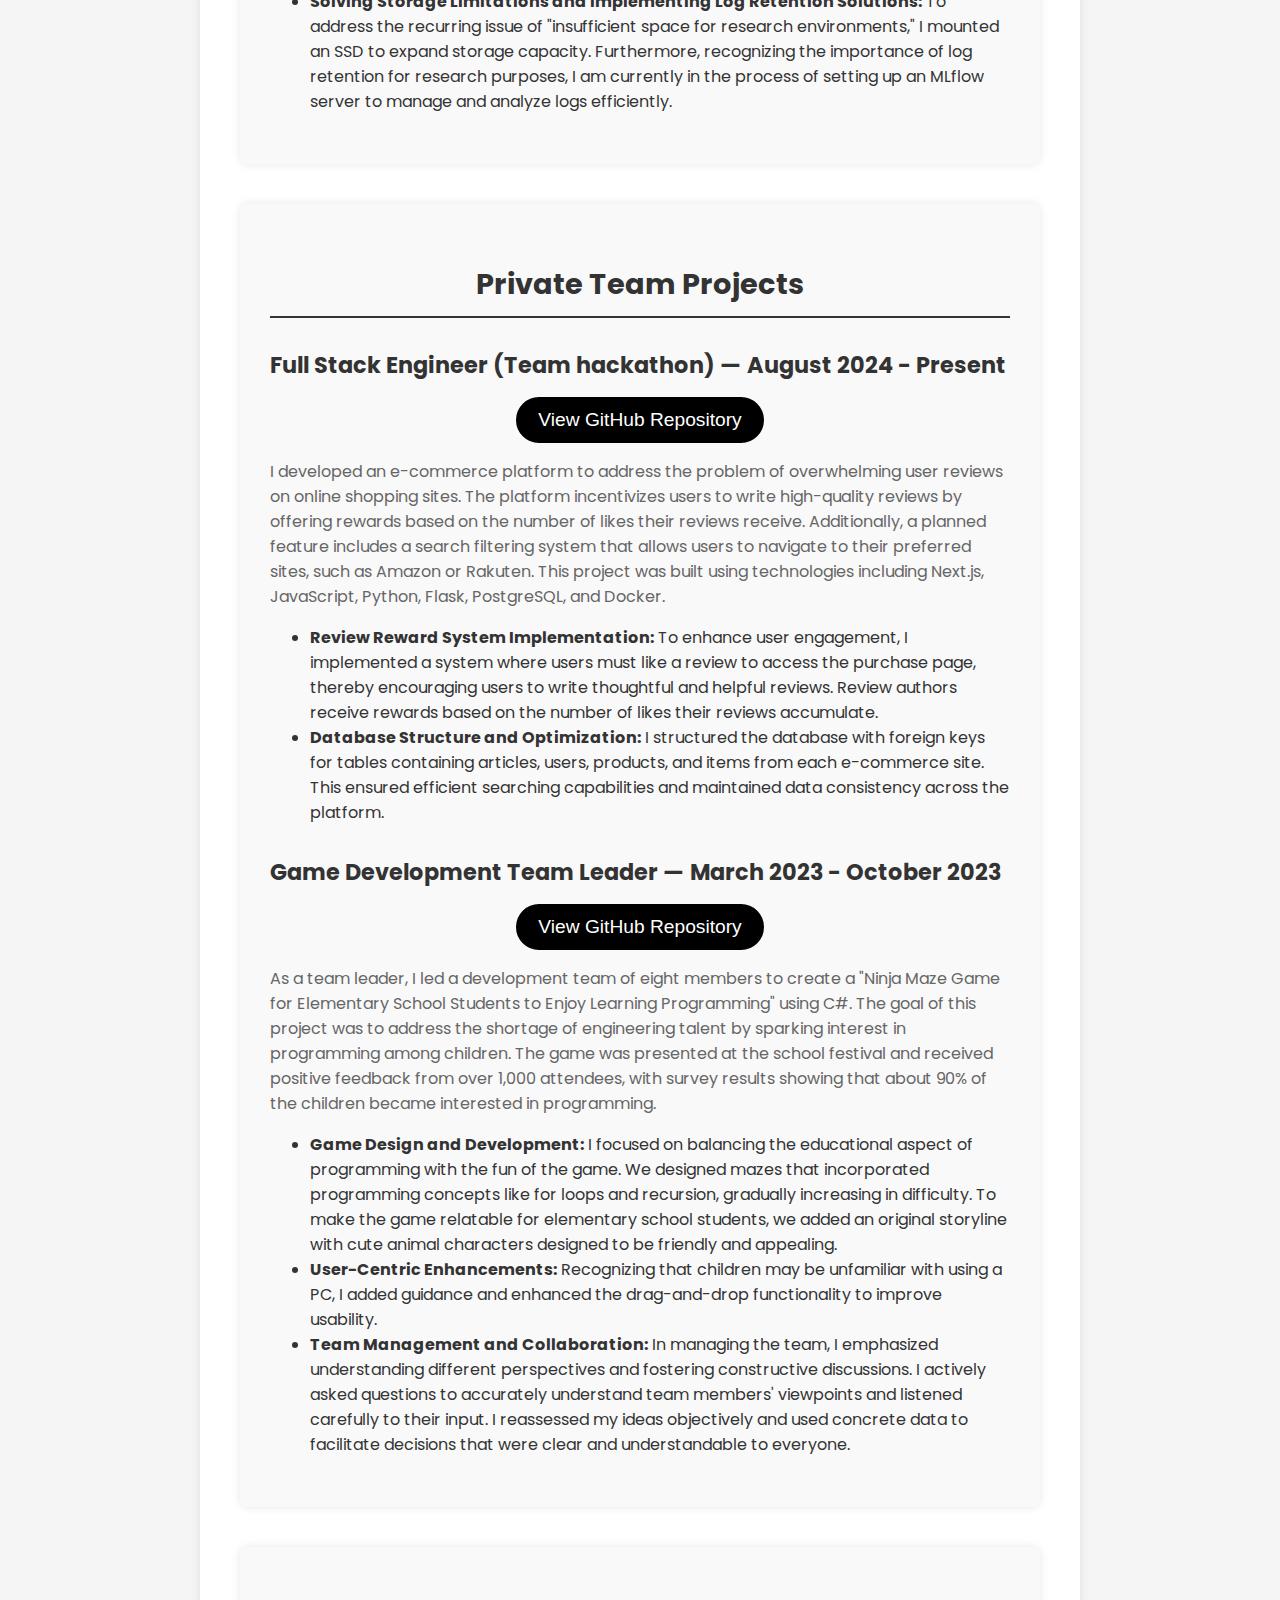
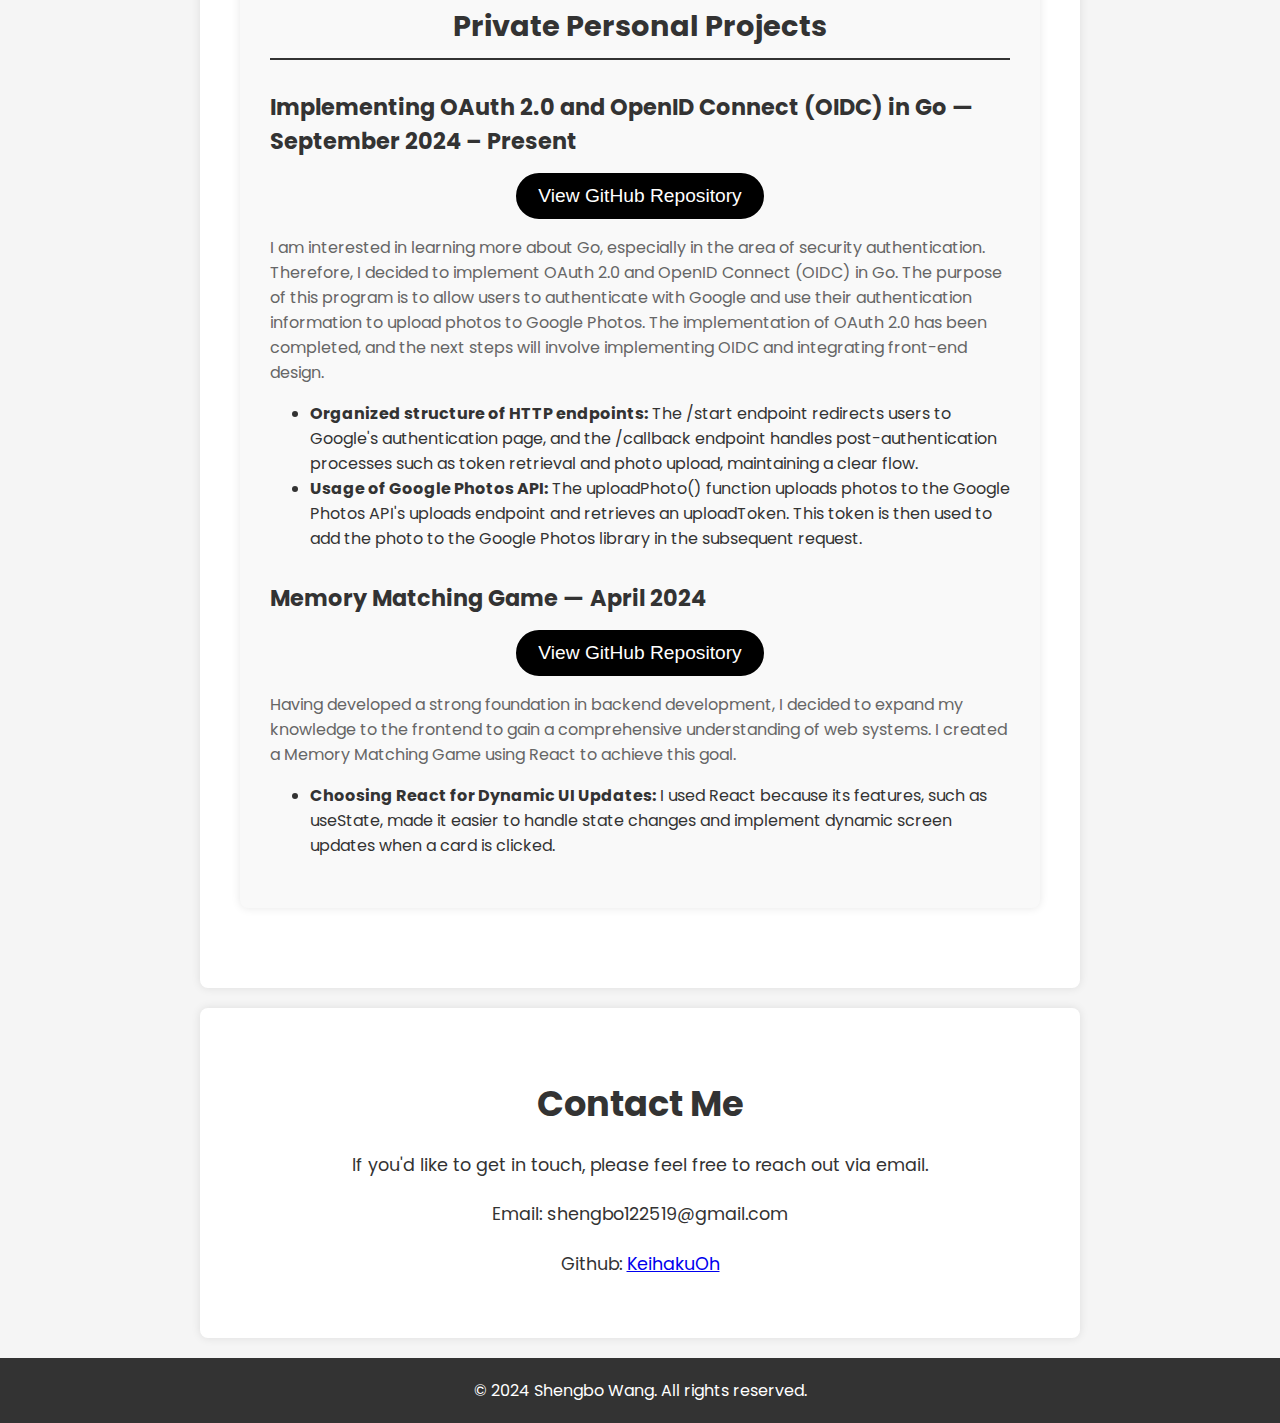
==== commit cc39be0b: "refactor my page" ====
--- a/index.html
+++ b/index.html
@@ -741,82 +741,6 @@
             </li>
           </ul>
         </div>
-        <div class="project-item">
-          <h4>Microservices Implementation — July 2024 – September 2024</h4>
-          <div class="repository-link">
-            <a
-              href="https://github.com/KeihakuOh/Multi-Service-Apps"
-              target="_blank"
-              class="styled-link"
-            >
-              <button class="minimal-btn">
-                <i class="fab fa-github"></i> View GitHub Repository
-              </button>
-            </a>
-          </div>
-          <p>
-            To expand my knowledge beyond monolithic architectures, I decided to
-            implement a ticket sales feature using microservices. This project focuses on enhancing service modularity and
-            scalability.
-          </p>
-          <ul>
-            <li>
-              <strong>Backend Development and Service Communication:</strong> I
-              utilized TypeScript for the backend and packaged common
-              functionalities into reusable npm packages to ensure seamless
-              communication between services.
-            </li>
-            <li>
-              <strong>Containerization and Orchestration:</strong> Adopted
-              Docker and Kubernetes for the management and automation of each
-              service. Additionally, for learning purposes, deployed the entire
-              system on Google Cloud Platform (GCP).
-            </li>
-            <li>
-              <strong>Testing and Frontend Development:</strong> I carefully
-              designed test cases and wrote test files using Jest and Supertest
-              to ensure the system functions correctly. For the frontend, due to
-              the complexity of managing multiple screens, I chose Next.js for
-              its powerful routing capabilities.
-            </li>
-            <li>
-              <strong>Authentication:</strong>
-              To reduce dependency on the authentication service and improve
-              scalability and performance, implemented user verification within
-              each service using JWT tokens.
-            </li>
-          </ul>
-        </div>
-
-        <div class="project-item">
-          <h4>Hotel Booking Site — April 2024 - June 2024</h4>
-          <div class="repository-link">
-            <a
-              href="https://github.com/KeihakuOh/Go-App"
-              target="_blank"
-              class="styled-link"
-            >
-              <button class="minimal-btn">
-                <i class="fab fa-github"></i> View GitHub Repository
-              </button>
-            </a>
-          </div>
-          <p>
-            Since I mainly used Ruby during my long-term internship, I wanted to
-            study Go, a non-object-oriented language. To achieve this, I
-            developed a hotel booking website by referring to a course on Udemy.
-            For the database, I chose PostgreSQL due to its high performance and
-            reliability.
-          </p>
-          <ul>
-            <li>
-              <strong>Leveraging Go's Interfaces:</strong> By utilizing Go's
-              interfaces, I was able to use the same codebase for both actual
-              deployment and testing scenarios within the same file, which
-              streamlined the development process.
-            </li>
-          </ul>
-        </div>
 
         <div class="project-item">
           <h4>Memory Matching Game — April 2024</h4>
@@ -846,34 +770,6 @@
             </li>
           </ul>
         </div>
-
-        <div class="project-item">
-          <h4>Post-Sharing Website — May 2023 – August 2023</h4>
-          <div class="repository-link">
-            <a
-              href="https://github.com/KeihakuOh/Rails-lesson"
-              target="_blank"
-              class="styled-link"
-            >
-              <button class="minimal-btn">
-                <i class="fab fa-github"></i> View GitHub Repository
-              </button>
-            </a>
-          </div>
-          <p>
-            My growing interest in web development led me to learn Ruby on
-            Rails, known for its ease of setup. Using Ruby on Rails, I developed
-            a post-sharing website to enhance my web development skills.
-          </p>
-          <ul>
-            <li>
-              <strong>Implementing MVC and Session Management:</strong> I
-              effectively utilized the MVC model to implement session-related
-              features such as login and logout. I also implemented
-              functionalities
-            </li>
-          </ul>
-        </div>
       </div>
     </section>
 
